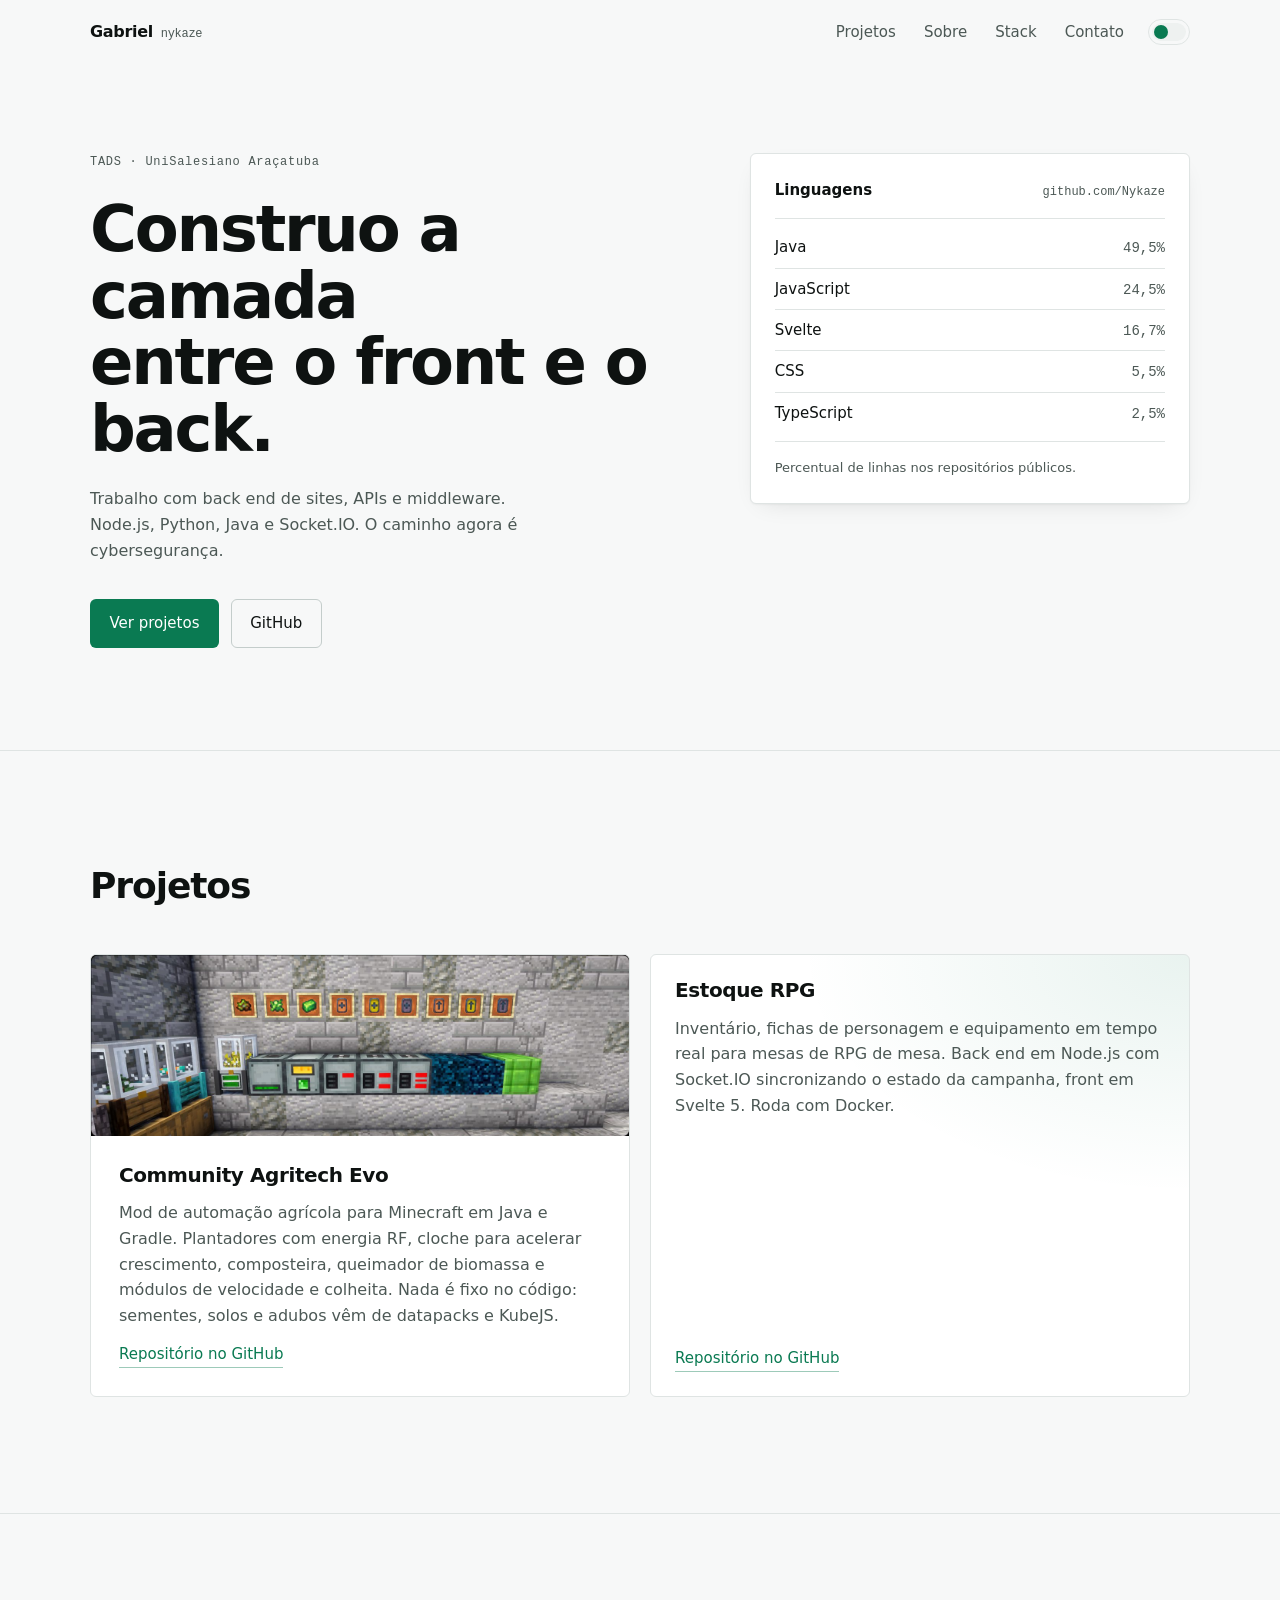
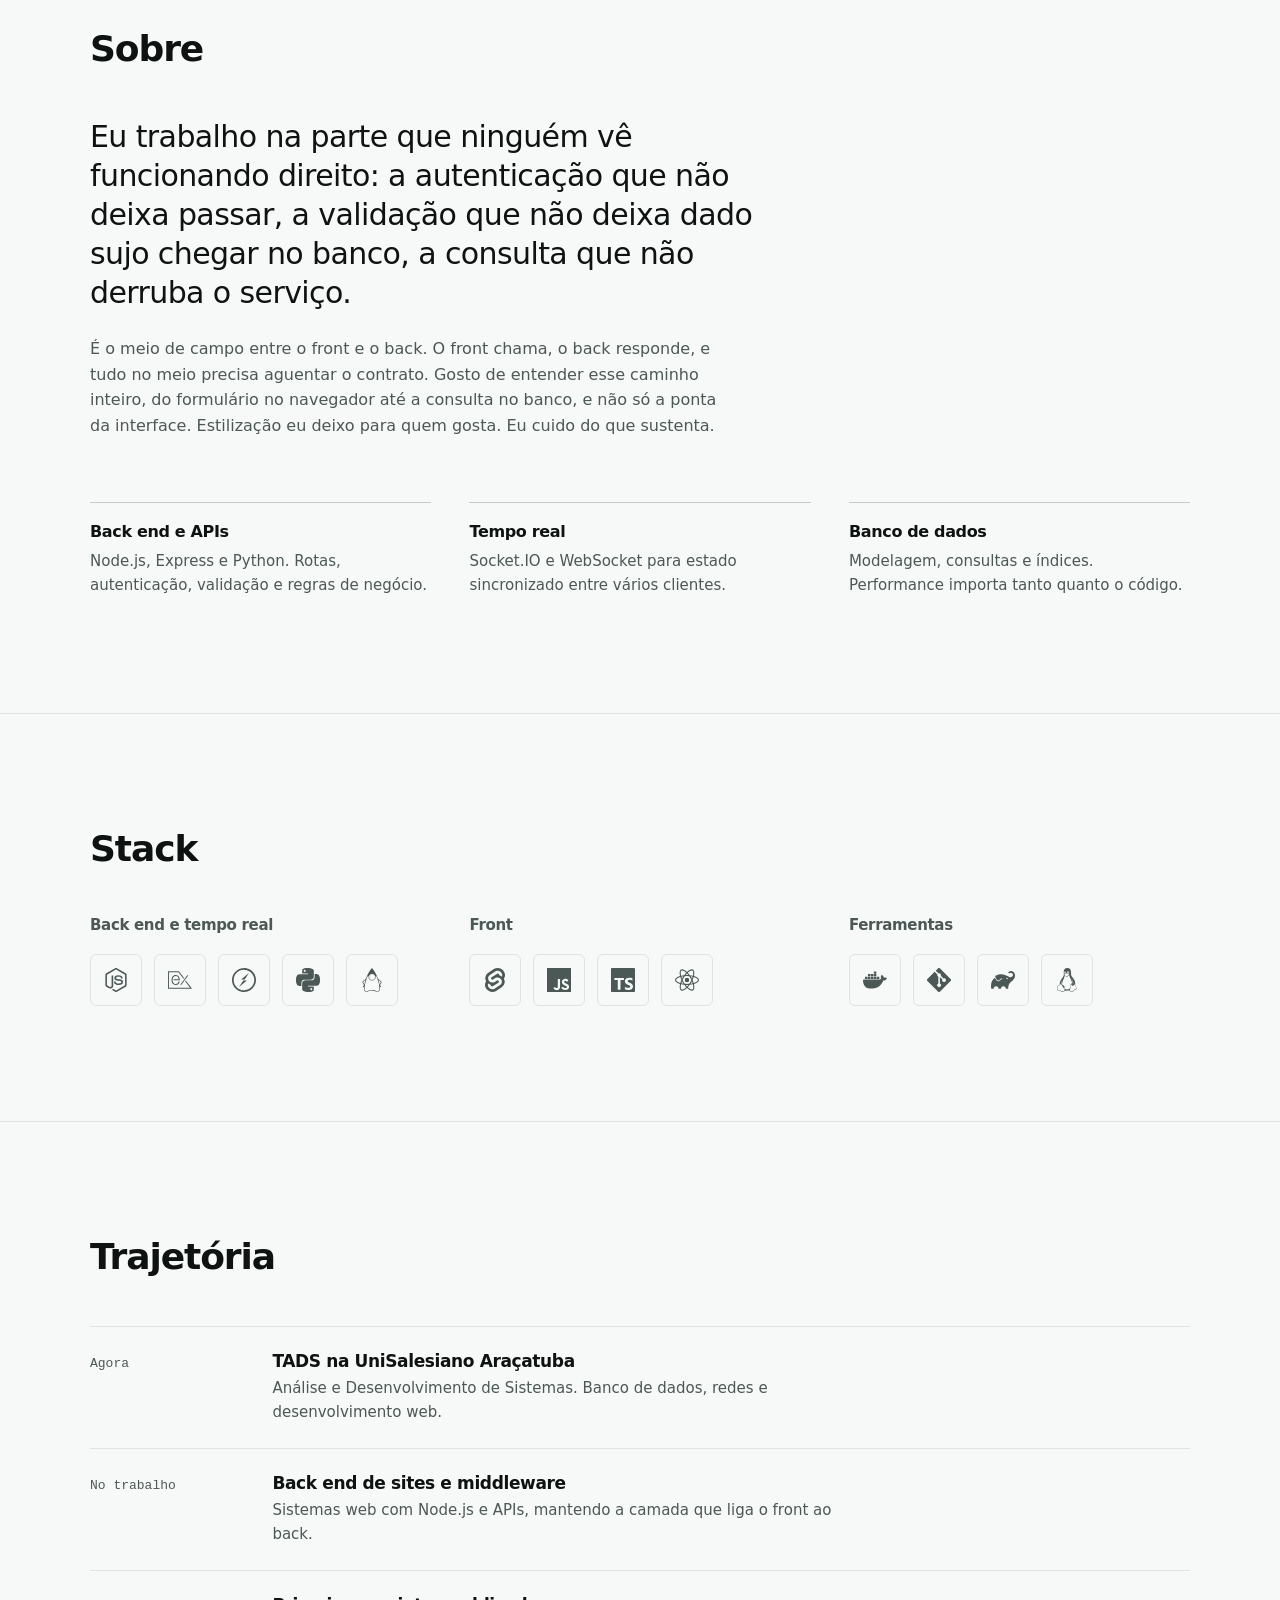
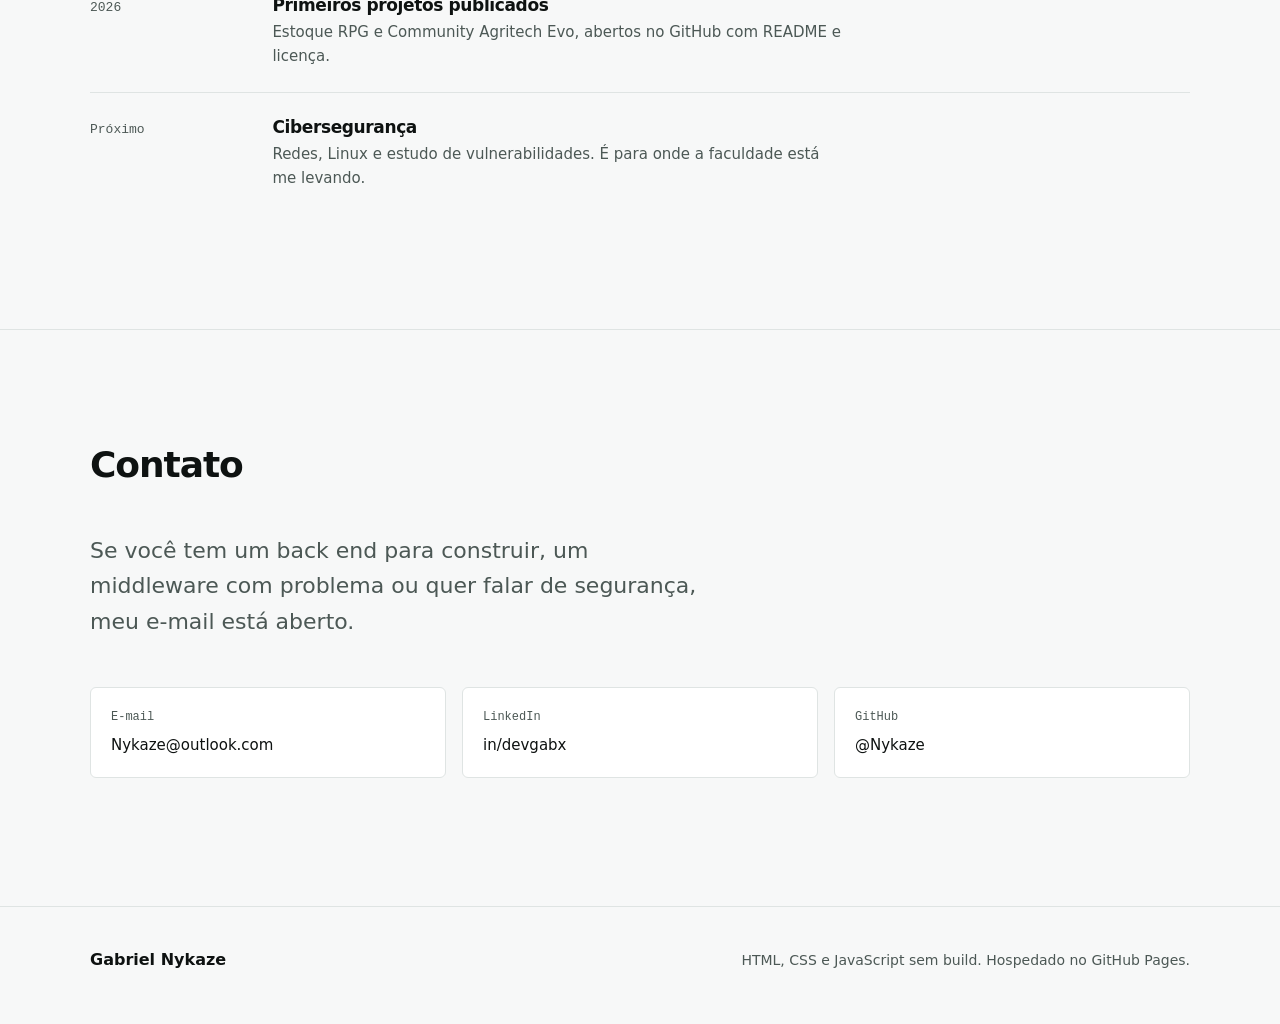
==== index.html @ 2101e0a0 "Portfolio pessoal: site estatico com deploy no GitHub Pages" ====
<!DOCTYPE html>
<html lang="pt-BR" data-theme="auto">
<head>
<meta charset="utf-8">
<meta name="viewport" content="width=device-width, initial-scale=1">
<title>Gabriel Nykaze, Desenvolvedor back end e middleware</title>
<meta name="description" content="Estudante de TADS na UniSalesiano Araçatuba. Trabalho com back end de sites, APIs e a camada que liga o front ao back. Node.js, Python, Java e Socket.IO.">
<meta name="author" content="Gabriel Nykaze">
<link rel="canonical" href="https://nykaze.github.io/portfolio/">

<meta property="og:type" content="website">
<meta property="og:title" content="Gabriel Nykaze, Desenvolvedor back end e middleware">
<meta property="og:description" content="Back end de sites, APIs e middleware. Node.js, Python, Java e Socket.IO. Estudante de TADS na UniSalesiano Araçatuba.">
<meta property="og:url" content="https://nykaze.github.io/portfolio/">
<meta property="og:locale" content="pt_BR">
<meta name="twitter:card" content="summary">
<meta name="theme-color" content="#0b0d0e" media="(prefers-color-scheme: dark)">
<meta name="theme-color" content="#f7f8f8" media="(prefers-color-scheme: light)">

<link rel="icon" href="assets/img/favicon.svg" type="image/svg+xml">
<link rel="preload" href="assets/fonts/geist-latin-wght-normal.woff2" as="font" type="font/woff2" crossorigin>
<link rel="stylesheet" href="assets/css/styles.css">
</head>
<body>

<a class="skip-link" href="#conteudo">Pular para o conteúdo</a>

<!-- ============ NAV ============ -->
<header class="nav" id="nav">
  <div class="shell nav__inner">
    <a class="nav__brand" href="#topo">
      Gabriel
      <span class="nav__handle">nykaze</span>
    </a>

    <nav class="nav__links" aria-label="Seções do site">
      <a href="#projetos">Projetos</a>
      <a href="#sobre">Sobre</a>
      <a href="#stack">Stack</a>
      <a href="#contato">Contato</a>
    </nav>

    <button class="theme-toggle" id="theme-toggle" type="button"
            aria-label="Alternar tema claro e escuro" aria-pressed="false">
      <span class="theme-toggle__track"><span class="theme-toggle__thumb"></span></span>
    </button>
  </div>
</header>

<main id="conteudo">

<!-- ============ HERO ============ -->
<section class="hero" id="topo">
  <div class="shell hero__grid">

    <div class="hero__copy">
      <p class="hero__eyebrow">TADS · UniSalesiano Araçatuba</p>

      <h1 class="hero__title">
        Construo a camada<br>entre o front e o back.
      </h1>

      <p class="hero__sub">
        Trabalho com back end de sites, APIs e middleware. Node.js, Python, Java
        e Socket.IO. O caminho agora é cybersegurança.
      </p>

      <div class="hero__actions">
        <a class="btn btn--primary" href="#projetos">Ver projetos</a>
        <a class="btn btn--ghost" href="https://github.com/Nykaze" target="_blank" rel="noopener noreferrer">
          GitHub
        </a>
      </div>
    </div>

    <!-- Dados reais: linguagens nos repositorios publicos do GitHub. -->
    <aside class="panel" aria-label="Linguagens nos repositórios públicos do GitHub">
      <div class="panel__head">
        <span class="panel__title">Linguagens</span>
        <a class="panel__ref" href="https://github.com/Nykaze?tab=repositories"
           target="_blank" rel="noopener noreferrer">github.com/Nykaze</a>
      </div>

      <dl class="langs">
        <div class="langs__row"><dt>Java</dt><dd>49,5%</dd></div>
        <div class="langs__row"><dt>JavaScript</dt><dd>24,5%</dd></div>
        <div class="langs__row"><dt>Svelte</dt><dd>16,7%</dd></div>
        <div class="langs__row"><dt>CSS</dt><dd>5,5%</dd></div>
        <div class="langs__row"><dt>TypeScript</dt><dd>2,5%</dd></div>
      </dl>

      <p class="panel__note">Percentual de linhas nos repositórios públicos.</p>
    </aside>

  </div>
</section>

<!-- ============ PROJETOS ============ -->
<section class="section" id="projetos">
  <div class="shell">
    <h2 class="section__title">Projetos</h2>

    <div class="bento">

      <article class="card card--wide">
        <a class="card__media" href="https://github.com/Nykaze/Community-Agritech-Evo"
           target="_blank" rel="noopener noreferrer" tabindex="-1" aria-hidden="true">
          <img src="assets/img/agritech-banner.jpg" width="1400" height="470"
               loading="lazy" decoding="async"
               alt="Banjo do mod Agritech Evolved, com plantadores, cloche e máquinas de biomassa.">
        </a>
        <div class="card__body">
          <h3 class="card__title">Community Agritech Evo</h3>
          <p class="card__text">
            Mod de automação agrícola para Minecraft em Java e Gradle. Plantadores com
            energia RF, cloche para acelerar crescimento, composteira, queimador de biomassa
            e módulos de velocidade e colheita. Nada é fixo no código: sementes, solos e
            adubos vêm de datapacks e KubeJS.
          </p>
          <a class="link" href="https://github.com/Nykaze/Community-Agritech-Evo"
             target="_blank" rel="noopener noreferrer">Repositório no GitHub</a>
        </div>
      </article>

      <article class="card card--tinted">
        <div class="card__body">
          <h3 class="card__title">Estoque RPG</h3>
          <p class="card__text">
            Inventário, fichas de personagem e equipamento em tempo real para mesas de
            RPG de mesa. Back end em Node.js com Socket.IO sincronizando o estado da
            campanha, front em Svelte 5. Roda com Docker.
          </p>
          <a class="link" href="https://github.com/Nykaze/estoque-rpg"
             target="_blank" rel="noopener noreferrer">Repositório no GitHub</a>
        </div>
      </article>

    </div>
  </div>
</section>

<!-- ============ SOBRE ============ -->
<section class="section" id="sobre">
  <div class="shell">
    <h2 class="section__title">Sobre</h2>

    <div class="manifesto">
      <p class="manifesto__lead">
        Eu trabalho na parte que ninguém vê funcionando direito: a autenticação que não
        deixa passar, a validação que não deixa dado sujo chegar no banco, a consulta que
        não derruba o serviço.
      </p>
      <p class="manifesto__body">
        É o meio de campo entre o front e o back. O front chama, o back responde, e tudo
        no meio precisa aguentar o contrato. Gosto de entender esse caminho inteiro, do
        formulário no navegador até a consulta no banco, e não só a ponta da interface.
        Estilização eu deixo para quem gosta. Eu cuido do que sustenta.
      </p>
    </div>

    <div class="pillars">
      <div class="pillar">
        <h3 class="pillar__title">Back end e APIs</h3>
        <p class="pillar__text">Node.js, Express e Python. Rotas, autenticação, validação e regras de negócio.</p>
      </div>
      <div class="pillar">
        <h3 class="pillar__title">Tempo real</h3>
        <p class="pillar__text">Socket.IO e WebSocket para estado sincronizado entre vários clientes.</p>
      </div>
      <div class="pillar">
        <h3 class="pillar__title">Banco de dados</h3>
        <p class="pillar__text">Modelagem, consultas e índices. Performance importa tanto quanto o código.</p>
      </div>
    </div>
  </div>
</section>

<!-- ============ STACK ============ -->
<section class="section" id="stack">
  <div class="shell">
    <h2 class="section__title">Stack</h2>

    <div class="stack-grid">
      <div class="stack-group">
        <h3 class="stack-group__title">Back end e tempo real</h3>
        <ul class="stack-list">
          <li title="Node.js"><svg class="icon" aria-hidden="true"><use href="#i-nodedotjs"></use></svg></li>
          <li title="Express"><svg class="icon" aria-hidden="true"><use href="#i-express"></use></svg></li>
          <li title="Socket.IO"><svg class="icon" aria-hidden="true"><use href="#i-socketdotio"></use></svg></li>
          <li title="Python"><svg class="icon" aria-hidden="true"><use href="#i-python"></use></svg></li>
          <li title="Java"><svg class="icon" aria-hidden="true"><use href="#i-openjdk"></use></svg></li>
        </ul>
      </div>

      <div class="stack-group">
        <h3 class="stack-group__title">Front</h3>
        <ul class="stack-list">
          <li title="Svelte"><svg class="icon" aria-hidden="true"><use href="#i-svelte"></use></svg></li>
          <li title="JavaScript"><svg class="icon" aria-hidden="true"><use href="#i-javascript"></use></svg></li>
          <li title="TypeScript"><svg class="icon" aria-hidden="true"><use href="#i-typescript"></use></svg></li>
          <li title="React"><svg class="icon" aria-hidden="true"><use href="#i-react"></use></svg></li>
        </ul>
      </div>

      <div class="stack-group">
        <h3 class="stack-group__title">Ferramentas</h3>
        <ul class="stack-list">
          <li title="Docker"><svg class="icon" aria-hidden="true"><use href="#i-docker"></use></svg></li>
          <li title="Git"><svg class="icon" aria-hidden="true"><use href="#i-git"></use></svg></li>
          <li title="Gradle"><svg class="icon" aria-hidden="true"><use href="#i-gradle"></use></svg></li>
          <li title="Linux"><svg class="icon" aria-hidden="true"><use href="#i-linux"></use></svg></li>
        </ul>
      </div>
    </div>
  </div>
</section>

<!-- ============ TRAJETORIA ============ -->
<section class="section" id="trajetoria">
  <div class="shell">
    <h2 class="section__title">Trajetória</h2>

    <ol class="timeline">
      <li class="timeline__item">
        <p class="timeline__when">Agora</p>
        <div>
          <h3 class="timeline__title">TADS na UniSalesiano Araçatuba</h3>
          <p class="timeline__text">Análise e Desenvolvimento de Sistemas. Banco de dados, redes e desenvolvimento web.</p>
        </div>
      </li>
      <li class="timeline__item">
        <p class="timeline__when">No trabalho</p>
        <div>
          <h3 class="timeline__title">Back end de sites e middleware</h3>
          <p class="timeline__text">Sistemas web com Node.js e APIs, mantendo a camada que liga o front ao back.</p>
        </div>
      </li>
      <li class="timeline__item">
        <p class="timeline__when">2026</p>
        <div>
          <h3 class="timeline__title">Primeiros projetos publicados</h3>
          <p class="timeline__text">Estoque RPG e Community Agritech Evo, abertos no GitHub com README e licença.</p>
        </div>
      </li>
      <li class="timeline__item">
        <p class="timeline__when">Próximo</p>
        <div>
          <h3 class="timeline__title">Cibersegurança</h3>
          <p class="timeline__text">Redes, Linux e estudo de vulnerabilidades. É para onde a faculdade está me levando.</p>
        </div>
      </li>
    </ol>
  </div>
</section>

<!-- ============ CONTATO ============ -->
<section class="section section--contact" id="contato">
  <div class="shell">
    <h2 class="section__title">Contato</h2>

    <p class="contact__lead">
      Se você tem um back end para construir, um middleware com problema ou quer falar de
      segurança, meu e-mail está aberto.
    </p>

    <div class="contact__links">
      <a class="contact-link" href="mailto:Nykaze@outlook.com">
        <span class="contact-link__label">E-mail</span>
        <span class="contact-link__value">Nykaze@outlook.com</span>
      </a>
      <a class="contact-link" href="https://www.linkedin.com/in/devgabx/" target="_blank" rel="noopener noreferrer">
        <span class="contact-link__label">LinkedIn</span>
        <span class="contact-link__value">in/devgabx</span>
      </a>
      <a class="contact-link" href="https://github.com/Nykaze" target="_blank" rel="noopener noreferrer">
        <span class="contact-link__label">GitHub</span>
        <span class="contact-link__value">@Nykaze</span>
      </a>
    </div>
  </div>
</section>

</main>

<!-- ============ FOOTER ============ -->
<footer class="footer">
  <div class="shell footer__inner">
    <p class="footer__name">Gabriel Nykaze</p>
    <p class="footer__note">HTML, CSS e JavaScript sem build. Hospedado no GitHub Pages.</p>
  </div>
</footer>

<!-- Sprite de icones (Simple Icons + Devicon), embutido para o site funcionar offline. -->
<svg xmlns="http://www.w3.org/2000/svg" style="display:none" aria-hidden="true">
  <symbol id="i-javascript" viewBox="0 0 24 24"><path d="M0 0h24v24H0V0zm22.034 18.276c-.175-1.095-.888-2.015-3.003-2.873-.736-.345-1.554-.585-1.797-1.14-.091-.33-.105-.51-.046-.705.15-.646.915-.84 1.515-.66.39.12.75.42.976.9 1.034-.676 1.034-.676 1.755-1.125-.27-.42-.404-.601-.586-.78-.63-.705-1.469-1.065-2.834-1.034l-.705.089c-.676.165-1.32.525-1.71 1.005-1.14 1.291-.811 3.541.569 4.471 1.365 1.02 3.361 1.244 3.616 2.205.24 1.17-.87 1.545-1.966 1.41-.811-.18-1.26-.586-1.755-1.336l-1.83 1.051c.21.48.45.689.81 1.109 1.74 1.756 6.09 1.666 6.871-1.004.029-.09.24-.705.074-1.65l.046.067zm-8.983-7.245h-2.248c0 1.938-.009 3.864-.009 5.805 0 1.232.063 2.363-.138 2.711-.33.689-1.18.601-1.566.48-.396-.196-.597-.466-.83-.855-.063-.105-.11-.196-.127-.196l-1.825 1.125c.305.63.75 1.172 1.324 1.517.855.51 2.004.675 3.207.405.783-.226 1.458-.691 1.811-1.411.51-.93.402-2.07.397-3.346.012-2.054 0-4.109 0-6.179l.004-.056z"/></symbol>
  <symbol id="i-typescript" viewBox="0 0 24 24"><path d="M1.125 0C.502 0 0 .502 0 1.125v21.75C0 23.498.502 24 1.125 24h21.75c.623 0 1.125-.502 1.125-1.125V1.125C24 .502 23.498 0 22.875 0zm17.363 9.75c.612 0 1.154.037 1.627.111a6.38 6.38 0 0 1 1.306.34v2.458a3.95 3.95 0 0 0-.643-.361 5.093 5.093 0 0 0-.717-.26 5.453 5.453 0 0 0-1.426-.2c-.3 0-.573.028-.819.086a2.1 2.1 0 0 0-.623.242c-.17.104-.3.229-.393.374a.888.888 0 0 0-.14.49c0 .196.053.373.156.529.104.156.252.304.443.444s.423.276.696.41c.273.135.582.274.926.416.47.197.892.407 1.266.628.374.222.695.473.963.753.268.279.472.598.614.957.142.359.214.776.214 1.253 0 .657-.125 1.21-.373 1.656a3.033 3.033 0 0 1-1.012 1.085 4.38 4.38 0 0 1-1.487.596c-.566.12-1.163.18-1.79.18a9.916 9.916 0 0 1-1.84-.164 5.544 5.544 0 0 1-1.512-.493v-2.63a5.033 5.033 0 0 0 3.237 1.2c.333 0 .624-.03.872-.09.249-.06.456-.144.623-.25.166-.108.29-.234.373-.38a1.023 1.023 0 0 0-.074-1.089 2.12 2.12 0 0 0-.537-.5 5.597 5.597 0 0 0-.807-.444 27.72 27.72 0 0 0-1.007-.436c-.918-.383-1.602-.852-2.053-1.405-.45-.553-.676-1.222-.676-2.005 0-.614.123-1.141.369-1.582.246-.441.58-.804 1.004-1.089a4.494 4.494 0 0 1 1.47-.629 7.536 7.536 0 0 1 1.77-.201zm-15.113.188h9.563v2.166H9.506v9.646H6.789v-9.646H3.375z"/></symbol>
  <symbol id="i-svelte" viewBox="0 0 24 24"><path d="M10.354 21.125a4.44 4.44 0 0 1-4.765-1.767 4.109 4.109 0 0 1-.703-3.107 3.898 3.898 0 0 1 .134-.522l.105-.321.287.21a7.21 7.21 0 0 0 2.186 1.092l.208.063-.02.208a1.253 1.253 0 0 0 .226.83 1.337 1.337 0 0 0 1.435.533 1.231 1.231 0 0 0 .343-.15l5.59-3.562a1.164 1.164 0 0 0 .524-.778 1.242 1.242 0 0 0-.211-.937 1.338 1.338 0 0 0-1.435-.533 1.23 1.23 0 0 0-.343.15l-2.133 1.36a4.078 4.078 0 0 1-1.135.499 4.44 4.44 0 0 1-4.765-1.766 4.108 4.108 0 0 1-.702-3.108 3.855 3.855 0 0 1 1.742-2.582l5.589-3.563a4.072 4.072 0 0 1 1.135-.499 4.44 4.44 0 0 1 4.765 1.767 4.109 4.109 0 0 1 .703 3.107 3.943 3.943 0 0 1-.134.522l-.105.321-.286-.21a7.204 7.204 0 0 0-2.187-1.093l-.208-.063.02-.207a1.255 1.255 0 0 0-.226-.831 1.337 1.337 0 0 0-1.435-.532 1.231 1.231 0 0 0-.343.15L8.62 9.368a1.162 1.162 0 0 0-.524.778 1.24 1.24 0 0 0 .211.937 1.338 1.338 0 0 0 1.435.533 1.235 1.235 0 0 0 .344-.151l2.132-1.36a4.067 4.067 0 0 1 1.135-.498 4.44 4.44 0 0 1 4.765 1.766 4.108 4.108 0 0 1 .702 3.108 3.857 3.857 0 0 1-1.742 2.583l-5.589 3.562a4.072 4.072 0 0 1-1.135.499m10.358-17.95C18.484-.015 14.082-.96 10.9 1.068L5.31 4.63a6.412 6.412 0 0 0-2.896 4.295 6.753 6.753 0 0 0 .666 4.336 6.43 6.43 0 0 0-.96 2.396 6.833 6.833 0 0 0 1.168 5.167c2.229 3.19 6.63 4.135 9.812 2.108l5.59-3.562a6.41 6.41 0 0 0 2.896-4.295 6.756 6.756 0 0 0-.665-4.336 6.429 6.429 0 0 0 .958-2.396 6.831 6.831 0 0 0-1.167-5.168Z"/></symbol>
  <symbol id="i-nodedotjs" viewBox="0 0 24 24"><path d="M11.998,24c-0.321,0-0.641-0.084-0.922-0.247l-2.936-1.737c-0.438-0.245-0.224-0.332-0.08-0.383 c0.585-0.203,0.703-0.25,1.328-0.604c0.065-0.037,0.151-0.023,0.218,0.017l2.256,1.339c0.082,0.045,0.197,0.045,0.272,0l8.795-5.076 c0.082-0.047,0.134-0.141,0.134-0.238V6.921c0-0.099-0.053-0.192-0.137-0.242l-8.791-5.072c-0.081-0.047-0.189-0.047-0.271,0 L3.075,6.68C2.99,6.729,2.936,6.825,2.936,6.921v10.15c0,0.097,0.054,0.189,0.139,0.235l2.409,1.392 c1.307,0.654,2.108-0.116,2.108-0.89V7.787c0-0.142,0.114-0.253,0.256-0.253h1.115c0.139,0,0.255,0.112,0.255,0.253v10.021 c0,1.745-0.95,2.745-2.604,2.745c-0.508,0-0.909,0-2.026-0.551L2.28,18.675c-0.57-0.329-0.922-0.945-0.922-1.604V6.921 c0-0.659,0.353-1.275,0.922-1.603l8.795-5.082c0.557-0.315,1.296-0.315,1.848,0l8.794,5.082c0.57,0.329,0.924,0.944,0.924,1.603 v10.15c0,0.659-0.354,1.273-0.924,1.604l-8.794,5.078C12.643,23.916,12.324,24,11.998,24z M19.099,13.993 c0-1.9-1.284-2.406-3.987-2.763c-2.731-0.361-3.009-0.548-3.009-1.187c0-0.528,0.235-1.233,2.258-1.233 c1.807,0,2.473,0.389,2.747,1.607c0.024,0.115,0.129,0.199,0.247,0.199h1.141c0.071,0,0.138-0.031,0.186-0.081 c0.048-0.054,0.074-0.123,0.067-0.196c-0.177-2.098-1.571-3.076-4.388-3.076c-2.508,0-4.004,1.058-4.004,2.833 c0,1.925,1.488,2.457,3.895,2.695c2.88,0.282,3.103,0.703,3.103,1.269c0,0.983-0.789,1.402-2.642,1.402 c-2.327,0-2.839-0.584-3.011-1.742c-0.02-0.124-0.126-0.215-0.253-0.215h-1.137c-0.141,0-0.254,0.112-0.254,0.253 c0,1.482,0.806,3.248,4.655,3.248C17.501,17.007,19.099,15.91,19.099,13.993z"/></symbol>
  <symbol id="i-socketdotio" viewBox="0 0 24 24"><path d="M11.9362.0137a12.1694 12.1694 0 00-2.9748.378C4.2816 1.5547.5678 5.7944.0918 10.6012c-.59 4.5488 1.7079 9.2856 5.6437 11.6345 3.8608 2.4179 9.0926 2.3199 12.8734-.223 3.3969-2.206 5.5118-6.2277 5.3858-10.2845-.058-4.0159-2.31-7.9167-5.7588-9.9796C16.354.5876 14.1431.0047 11.9362.0137zm-.063 1.696c4.9448-.007 9.7886 3.8137 10.2815 8.9245.945 5.6597-3.7528 11.4125-9.4875 11.5795-5.4538.544-10.7245-4.0798-10.8795-9.5566-.407-4.4338 2.5159-8.8346 6.6977-10.2995a9.1126 9.1126 0 013.3878-.647zm5.0908 3.2248c-2.6869 2.0849-5.2598 4.3078-7.8886 6.4567 1.2029.017 2.4118.016 3.6208.01 1.41-2.165 2.8589-4.3008 4.2678-6.4667zm-5.6647 7.6536c-1.41 2.166-2.86 4.3088-4.2699 6.4737 2.693-2.0799 5.2548-4.3198 7.9017-6.4557a255.4132 255.4132 0 00-3.6318-.018z"/></symbol>
  <symbol id="i-python" viewBox="0 0 24 24"><path d="M14.25.18l.9.2.73.26.59.3.45.32.34.34.25.34.16.33.1.3.04.26.02.2-.01.13V8.5l-.05.63-.13.55-.21.46-.26.38-.3.31-.33.25-.35.19-.35.14-.33.1-.3.07-.26.04-.21.02H8.77l-.69.05-.59.14-.5.22-.41.27-.33.32-.27.35-.2.36-.15.37-.1.35-.07.32-.04.27-.02.21v3.06H3.17l-.21-.03-.28-.07-.32-.12-.35-.18-.36-.26-.36-.36-.35-.46-.32-.59-.28-.73-.21-.88-.14-1.05-.05-1.23.06-1.22.16-1.04.24-.87.32-.71.36-.57.4-.44.42-.33.42-.24.4-.16.36-.1.32-.05.24-.01h.16l.06.01h8.16v-.83H6.18l-.01-2.75-.02-.37.05-.34.11-.31.17-.28.25-.26.31-.23.38-.2.44-.18.51-.15.58-.12.64-.1.71-.06.77-.04.84-.02 1.27.05zm-6.3 1.98l-.23.33-.08.41.08.41.23.34.33.22.41.09.41-.09.33-.22.23-.34.08-.41-.08-.41-.23-.33-.33-.22-.41-.09-.41.09zm13.09 3.95l.28.06.32.12.35.18.36.27.36.35.35.47.32.59.28.73.21.88.14 1.04.05 1.23-.06 1.23-.16 1.04-.24.86-.32.71-.36.57-.4.45-.42.33-.42.24-.4.16-.36.09-.32.05-.24.02-.16-.01h-8.22v.82h5.84l.01 2.76.02.36-.05.34-.11.31-.17.29-.25.25-.31.24-.38.2-.44.17-.51.15-.58.13-.64.09-.71.07-.77.04-.84.01-1.27-.04-1.07-.14-.9-.2-.73-.25-.59-.3-.45-.33-.34-.34-.25-.34-.16-.33-.1-.3-.04-.25-.02-.2.01-.13v-5.34l.05-.64.13-.54.21-.46.26-.38.3-.32.33-.24.35-.2.35-.14.33-.1.3-.06.26-.04.21-.02.13-.01h5.84l.69-.05.59-.14.5-.21.41-.28.33-.32.27-.35.2-.36.15-.36.1-.35.07-.32.04-.28.02-.21V6.07h2.09l.14.01zm-6.47 14.25l-.23.33-.08.41.08.41.23.33.33.23.41.08.41-.08.33-.23.23-.33.08-.41-.08-.41-.23-.33-.33-.23-.41-.08-.41.08z"/></symbol>
  <symbol id="i-react" viewBox="0 0 24 24"><path d="M14.23 12.004a2.236 2.236 0 0 1-2.235 2.236 2.236 2.236 0 0 1-2.236-2.236 2.236 2.236 0 0 1 2.235-2.236 2.236 2.236 0 0 1 2.236 2.236zm2.648-10.69c-1.346 0-3.107.96-4.888 2.622-1.78-1.653-3.542-2.602-4.887-2.602-.41 0-.783.093-1.106.278-1.375.793-1.683 3.264-.973 6.365C1.98 8.917 0 10.42 0 12.004c0 1.59 1.99 3.097 5.043 4.03-.704 3.113-.39 5.588.988 6.38.32.187.69.275 1.102.275 1.345 0 3.107-.96 4.888-2.624 1.78 1.654 3.542 2.603 4.887 2.603.41 0 .783-.09 1.106-.275 1.374-.792 1.683-3.263.973-6.365C22.02 15.096 24 13.59 24 12.004c0-1.59-1.99-3.097-5.043-4.032.704-3.11.39-5.587-.988-6.38-.318-.184-.688-.277-1.092-.278zm-.005 1.09v.006c.225 0 .406.044.558.127.666.382.955 1.835.73 3.704-.054.46-.142.945-.25 1.44-.96-.236-2.006-.417-3.107-.534-.66-.905-1.345-1.727-2.035-2.447 1.592-1.48 3.087-2.292 4.105-2.295zm-9.77.02c1.012 0 2.514.808 4.11 2.28-.686.72-1.37 1.537-2.02 2.442-1.107.117-2.154.298-3.113.538-.112-.49-.195-.964-.254-1.42-.23-1.868.054-3.32.714-3.707.19-.09.4-.127.563-.132zm4.882 3.05c.455.468.91.992 1.36 1.564-.44-.02-.89-.034-1.345-.034-.46 0-.915.01-1.36.034.44-.572.895-1.096 1.345-1.565zM12 8.1c.74 0 1.477.034 2.202.093.406.582.802 1.203 1.183 1.86.372.64.71 1.29 1.018 1.946-.308.655-.646 1.31-1.013 1.95-.38.66-.773 1.288-1.18 1.87-.728.063-1.466.098-2.21.098-.74 0-1.477-.035-2.202-.093-.406-.582-.802-1.204-1.183-1.86-.372-.64-.71-1.29-1.018-1.946.303-.657.646-1.313 1.013-1.954.38-.66.773-1.286 1.18-1.868.728-.064 1.466-.098 2.21-.098zm-3.635.254c-.24.377-.48.763-.704 1.16-.225.39-.435.782-.635 1.174-.265-.656-.49-1.31-.676-1.947.64-.15 1.315-.283 2.015-.386zm7.26 0c.695.103 1.365.23 2.006.387-.18.632-.405 1.282-.66 1.933-.2-.39-.41-.783-.64-1.174-.225-.392-.465-.774-.705-1.146zm3.063.675c.484.15.944.317 1.375.498 1.732.74 2.852 1.708 2.852 2.476-.005.768-1.125 1.74-2.857 2.475-.42.18-.88.342-1.355.493-.28-.958-.646-1.956-1.1-2.98.45-1.017.81-2.01 1.085-2.964zm-13.395.004c.278.96.645 1.957 1.1 2.98-.45 1.017-.812 2.01-1.086 2.964-.484-.15-.944-.318-1.37-.5-1.732-.737-2.852-1.706-2.852-2.474 0-.768 1.12-1.742 2.852-2.476.42-.18.88-.342 1.356-.494zm11.678 4.28c.265.657.49 1.312.676 1.948-.64.157-1.316.29-2.016.39.24-.375.48-.762.705-1.158.225-.39.435-.788.636-1.18zm-9.945.02c.2.392.41.783.64 1.175.23.39.465.772.705 1.143-.695-.102-1.365-.23-2.006-.386.18-.63.406-1.282.66-1.933zM17.92 16.32c.112.493.2.968.254 1.423.23 1.868-.054 3.32-.714 3.708-.147.09-.338.128-.563.128-1.012 0-2.514-.807-4.11-2.28.686-.72 1.37-1.536 2.02-2.44 1.107-.118 2.154-.3 3.113-.54zm-11.83.01c.96.234 2.006.415 3.107.532.66.905 1.345 1.727 2.035 2.446-1.595 1.483-3.092 2.295-4.11 2.295-.22-.005-.406-.05-.553-.132-.666-.38-.955-1.834-.73-3.703.054-.46.142-.944.25-1.438zm4.56.64c.44.02.89.034 1.345.034.46 0 .915-.01 1.36-.034-.44.572-.895 1.095-1.345 1.565-.455-.47-.91-.993-1.36-1.565z"/></symbol>
  <symbol id="i-docker" viewBox="0 0 24 24"><path d="M13.983 11.078h2.119a.186.186 0 00.186-.185V9.006a.186.186 0 00-.186-.186h-2.119a.185.185 0 00-.185.185v1.888c0 .102.083.185.185.185m-2.954-5.43h2.118a.186.186 0 00.186-.186V3.574a.186.186 0 00-.186-.185h-2.118a.185.185 0 00-.185.185v1.888c0 .102.082.185.185.185m0 2.716h2.118a.187.187 0 00.186-.186V6.29a.186.186 0 00-.186-.185h-2.118a.185.185 0 00-.185.185v1.887c0 .102.082.185.185.186m-2.93 0h2.12a.186.186 0 00.184-.186V6.29a.185.185 0 00-.185-.185H8.1a.185.185 0 00-.185.185v1.887c0 .102.083.185.185.186m-2.964 0h2.119a.186.186 0 00.185-.186V6.29a.185.185 0 00-.185-.185H5.136a.186.186 0 00-.186.185v1.887c0 .102.084.185.186.186m5.893 2.715h2.118a.186.186 0 00.186-.185V9.006a.186.186 0 00-.186-.186h-2.118a.185.185 0 00-.185.185v1.888c0 .102.082.185.185.185m-2.93 0h2.12a.185.185 0 00.184-.185V9.006a.185.185 0 00-.184-.186h-2.12a.185.185 0 00-.184.185v1.888c0 .102.083.185.185.185m-2.964 0h2.119a.185.185 0 00.185-.185V9.006a.185.185 0 00-.184-.186h-2.12a.186.186 0 00-.186.186v1.887c0 .102.084.185.186.185m-2.92 0h2.12a.185.185 0 00.184-.185V9.006a.185.185 0 00-.184-.186h-2.12a.185.185 0 00-.184.185v1.888c0 .102.082.185.185.185M23.763 9.89c-.065-.051-.672-.51-1.954-.51-.338.001-.676.03-1.01.087-.248-1.7-1.653-2.53-1.716-2.566l-.344-.199-.226.327c-.284.438-.49.922-.612 1.43-.23.97-.09 1.882.403 2.661-.595.332-1.55.413-1.744.42H.751a.751.751 0 00-.75.748 11.376 11.376 0 00.692 4.062c.545 1.428 1.355 2.48 2.41 3.124 1.18.723 3.1 1.137 5.275 1.137.983.003 1.963-.086 2.93-.266a12.248 12.248 0 003.823-1.389c.98-.567 1.86-1.288 2.61-2.136 1.252-1.418 1.998-2.997 2.553-4.4h.221c1.372 0 2.215-.549 2.68-1.009.309-.293.55-.65.707-1.046l.098-.288Z"/></symbol>
  <symbol id="i-git" viewBox="0 0 24 24"><path d="M13.09 23.549a1.54 1.54 0 0 1-2.18 0L.451 13.089a1.54 1.54 0 0 1 0-2.179l7.191-7.19 2.733 2.733a1.85 1.85 0 0 0 .964 2.326v6.66a1.849 1.849 0 1 0 1.54 0V8.957l2.508 2.508a1.85 1.85 0 1 0 1.09-1.09l-2.634-2.634a1.85 1.85 0 0 0-2.378-2.377L8.73 2.63 10.91.451a1.54 1.54 0 0 1 2.179 0l10.459 10.46a1.54 1.54 0 0 1 0 2.179z"/></symbol>
  <symbol id="i-gradle" viewBox="0 0 24 24"><path d="M22.695 4.297a3.807 3.807 0 0 0-5.29-.09.368.368 0 0 0 0 .533l.46.47a.363.363 0 0 0 .474.032 2.182 2.182 0 0 1 2.86 3.291c-3.023 3.02-7.056-5.447-16.211-1.083a1.24 1.24 0 0 0-.534 1.745l1.571 2.713a1.238 1.238 0 0 0 1.681.461l.037-.02-.029.02.688-.384a16.083 16.083 0 0 0 2.193-1.635.384.384 0 0 1 .499-.016.357.357 0 0 1 .016.534 16.435 16.435 0 0 1-2.316 1.741H8.77l-.696.39a1.958 1.958 0 0 1-.963.25 1.987 1.987 0 0 1-1.726-.989L3.9 9.696C1.06 11.72-.686 15.603.26 20.522a.363.363 0 0 0 .354.296h1.675a.363.363 0 0 0 .37-.331 2.478 2.478 0 0 1 4.915 0 .36.36 0 0 0 .357.317h1.638a.363.363 0 0 0 .357-.317 2.478 2.478 0 0 1 4.914 0 .363.363 0 0 0 .358.317h1.627a.363.363 0 0 0 .363-.357c.037-2.294.656-4.93 2.42-6.25 6.108-4.57 4.502-8.486 3.088-9.9zm-6.229 6.901l-1.165-.584a.73.73 0 1 1 1.165.587z"/></symbol>
  <symbol id="i-openjdk" viewBox="0 0 24 24"><path d="M11.915 0 11.7.215C9.515 2.4 7.47 6.39 6.046 10.483c-1.064 1.024-3.633 2.81-3.711 3.551-.093.87 1.746 2.611 1.55 3.235-.198.625-1.304 1.408-1.014 1.939.1.188.823.011 1.277-.491a13.389 13.389 0 0 0-.017 2.14c.076.906.27 1.668.643 2.232.372.563.956.911 1.667.911.397 0 .727-.114 1.024-.264.298-.149.571-.33.91-.5.68-.34 1.634-.666 3.53-.604 1.903.062 2.872.39 3.559.704.687.314 1.15.664 1.925.664.767 0 1.395-.336 1.807-.9.412-.563.631-1.33.72-2.24.06-.623.055-1.32 0-2.066.454.45 1.117.604 1.213.424.29-.53-.816-1.314-1.013-1.937-.198-.624 1.642-2.366 1.549-3.236-.08-.748-2.707-2.568-3.748-3.586C16.428 6.374 14.308 2.394 12.13.215zm.175 6.038a2.95 2.95 0 0 1 2.943 2.942 2.95 2.95 0 0 1-2.943 2.943A2.95 2.95 0 0 1 9.148 8.98a2.95 2.95 0 0 1 2.942-2.942zM8.685 7.983a3.515 3.515 0 0 0-.145.997c0 1.951 1.6 3.55 3.55 3.55 1.95 0 3.55-1.598 3.55-3.55 0-.329-.046-.648-.132-.951.334.095.64.208.915.336a42.699 42.699 0 0 1 2.042 5.829c.678 2.545 1.01 4.92.846 6.607-.082.844-.29 1.51-.606 1.94-.315.431-.713.651-1.315.651-.593 0-.932-.27-1.673-.61-.741-.338-1.825-.694-3.792-.758-1.974-.064-3.073.293-3.821.669-.375.188-.659.373-.911.5s-.466.2-.752.2c-.53 0-.876-.209-1.16-.64-.285-.43-.474-1.101-.545-1.948-.141-1.693.176-4.069.823-6.614a43.155 43.155 0 0 1 1.934-5.783c.348-.167.749-.31 1.192-.425zm-3.382 4.362a.216.216 0 0 1 .13.031c-.166.56-.323 1.116-.463 1.665a33.849 33.849 0 0 0-.547 2.555 3.9 3.9 0 0 0-.2-.39c-.58-1.012-.914-1.642-1.16-2.08.315-.24 1.679-1.755 2.24-1.781zm13.394.01c.562.027 1.926 1.543 2.24 1.783-.246.438-.58 1.068-1.16 2.08a4.428 4.428 0 0 0-.163.309 32.354 32.354 0 0 0-.562-2.49 40.579 40.579 0 0 0-.482-1.652.216.216 0 0 1 .127-.03z"/></symbol>
  <symbol id="i-linux" viewBox="0 0 24 24"><path d="M12.504 0c-.155 0-.315.008-.48.021-4.226.333-3.105 4.807-3.17 6.298-.076 1.092-.3 1.953-1.05 3.02-.885 1.051-2.127 2.75-2.716 4.521-.278.832-.41 1.684-.287 2.489a.424.424 0 00-.11.135c-.26.268-.45.6-.663.839-.199.199-.485.267-.797.4-.313.136-.658.269-.864.68-.09.189-.136.394-.132.602 0 .199.027.4.055.536.058.399.116.728.04.97-.249.68-.28 1.145-.106 1.484.174.334.535.47.94.601.81.2 1.91.135 2.774.6.926.466 1.866.67 2.616.47.526-.116.97-.464 1.208-.946.587-.003 1.23-.269 2.26-.334.699-.058 1.574.267 2.577.2.025.134.063.198.114.333l.003.003c.391.778 1.113 1.132 1.884 1.071.771-.06 1.592-.536 2.257-1.306.631-.765 1.683-1.084 2.378-1.503.348-.199.629-.469.649-.853.023-.4-.2-.811-.714-1.376v-.097l-.003-.003c-.17-.2-.25-.535-.338-.926-.085-.401-.182-.786-.492-1.046h-.003c-.059-.054-.123-.067-.188-.135a.357.357 0 00-.19-.064c.431-1.278.264-2.55-.173-3.694-.533-1.41-1.465-2.638-2.175-3.483-.796-1.005-1.576-1.957-1.56-3.368.026-2.152.236-6.133-3.544-6.139zm.529 3.405h.013c.213 0 .396.062.584.198.19.135.33.332.438.533.105.259.158.459.166.724 0-.02.006-.04.006-.06v.105a.086.086 0 01-.004-.021l-.004-.024a1.807 1.807 0 01-.15.706.953.953 0 01-.213.335.71.71 0 00-.088-.042c-.104-.045-.198-.064-.284-.133a1.312 1.312 0 00-.22-.066c.05-.06.146-.133.183-.198.053-.128.082-.264.088-.402v-.02a1.21 1.21 0 00-.061-.4c-.045-.134-.101-.2-.183-.333-.084-.066-.167-.132-.267-.132h-.016c-.093 0-.176.03-.262.132a.8.8 0 00-.205.334 1.18 1.18 0 00-.09.4v.019c.002.089.008.179.02.267-.193-.067-.438-.135-.607-.202a1.635 1.635 0 01-.018-.2v-.02a1.772 1.772 0 01.15-.768c.082-.22.232-.406.43-.533a.985.985 0 01.594-.2zm-2.962.059h.036c.142 0 .27.048.399.135.146.129.264.288.344.465.09.199.14.4.153.667v.004c.007.134.006.2-.002.266v.08c-.03.007-.056.018-.083.024-.152.055-.274.135-.393.2.012-.09.013-.18.003-.267v-.015c-.012-.133-.04-.2-.082-.333a.613.613 0 00-.166-.267.248.248 0 00-.183-.064h-.021c-.071.006-.13.04-.186.132a.552.552 0 00-.12.27.944.944 0 00-.023.33v.015c.012.135.037.2.08.334.046.134.098.2.166.268.01.009.02.018.034.024-.07.057-.117.07-.176.136a.304.304 0 01-.131.068 2.62 2.62 0 01-.275-.402 1.772 1.772 0 01-.155-.667 1.759 1.759 0 01.08-.668 1.43 1.43 0 01.283-.535c.128-.133.26-.2.418-.2zm1.37 1.706c.332 0 .733.065 1.216.399.293.2.523.269 1.052.468h.003c.255.136.405.266.478.399v-.131a.571.571 0 01.016.47c-.123.31-.516.643-1.063.842v.002c-.268.135-.501.333-.775.465-.276.135-.588.292-1.012.267a1.139 1.139 0 01-.448-.067 3.566 3.566 0 01-.322-.198c-.195-.135-.363-.332-.612-.465v-.005h-.005c-.4-.246-.616-.512-.686-.71-.07-.268-.005-.47.193-.6.224-.135.38-.271.483-.336.104-.074.143-.102.176-.131h.002v-.003c.169-.202.436-.47.839-.601.139-.036.294-.065.466-.065zm2.8 2.142c.358 1.417 1.196 3.475 1.735 4.473.286.534.855 1.659 1.102 3.024.156-.005.33.018.513.064.646-1.671-.546-3.467-1.089-3.966-.22-.2-.232-.335-.123-.335.59.534 1.365 1.572 1.646 2.757.13.535.16 1.104.021 1.67.067.028.135.06.205.067 1.032.534 1.413.938 1.23 1.537v-.043c-.06-.003-.12 0-.18 0h-.016c.151-.467-.182-.825-1.065-1.224-.915-.4-1.646-.336-1.77.465-.008.043-.013.066-.018.135-.068.023-.139.053-.209.064-.43.268-.662.669-.793 1.187-.13.533-.17 1.156-.205 1.869v.003c-.02.334-.17.838-.319 1.35-1.5 1.072-3.58 1.538-5.348.334a2.645 2.645 0 00-.402-.533 1.45 1.45 0 00-.275-.333c.182 0 .338-.03.465-.067a.615.615 0 00.314-.334c.108-.267 0-.697-.345-1.163-.345-.467-.931-.995-1.788-1.521-.63-.4-.986-.87-1.15-1.396-.165-.534-.143-1.085-.015-1.645.245-1.07.873-2.11 1.274-2.763.107-.065.037.135-.408.974-.396.751-1.14 2.497-.122 3.854a8.123 8.123 0 01.647-2.876c.564-1.278 1.743-3.504 1.836-5.268.048.036.217.135.289.202.218.133.38.333.59.465.21.201.477.335.876.335.039.003.075.006.11.006.412 0 .73-.134.997-.268.29-.134.52-.334.74-.4h.005c.467-.135.835-.402 1.044-.7zm2.185 8.958c.037.6.343 1.245.882 1.377.588.134 1.434-.333 1.791-.765l.211-.01c.315-.007.577.01.847.268l.003.003c.208.199.305.53.391.876.085.4.154.78.409 1.066.486.527.645.906.636 1.14l.003-.007v.018l-.003-.012c-.015.262-.185.396-.498.595-.63.401-1.746.712-2.457 1.57-.618.737-1.37 1.14-2.036 1.191-.664.053-1.237-.2-1.574-.898l-.005-.003c-.21-.4-.12-1.025.056-1.69.176-.668.428-1.344.463-1.897.037-.714.076-1.335.195-1.814.12-.465.308-.797.641-.984l.045-.022zm-10.814.049h.01c.053 0 .105.005.157.014.376.055.706.333 1.023.752l.91 1.664.003.003c.243.533.754 1.064 1.189 1.637.434.598.77 1.131.729 1.57v.006c-.057.744-.48 1.148-1.125 1.294-.645.135-1.52.002-2.395-.464-.968-.536-2.118-.469-2.857-.602-.369-.066-.61-.2-.723-.4-.11-.2-.113-.602.123-1.23v-.004l.002-.003c.117-.334.03-.752-.027-1.118-.055-.401-.083-.71.043-.94.16-.334.396-.4.69-.533.294-.135.64-.202.915-.47h.002v-.002c.256-.268.445-.601.668-.838.19-.201.38-.336.663-.336zm7.159-9.074c-.435.201-.945.535-1.488.535-.542 0-.97-.267-1.28-.466-.154-.134-.28-.268-.373-.335-.164-.134-.144-.333-.074-.333.109.016.129.134.199.2.096.066.215.2.36.333.292.2.68.467 1.167.467.485 0 1.053-.267 1.398-.466.195-.135.445-.334.648-.467.156-.136.149-.267.279-.267.128.016.034.134-.147.332a8.097 8.097 0 01-.69.468zm-1.082-1.583V5.64c-.006-.02.013-.042.029-.05.074-.043.18-.027.26.004.063 0 .16.067.15.135-.006.049-.085.066-.135.066-.055 0-.092-.043-.141-.068-.052-.018-.146-.008-.163-.065zm-.551 0c-.02.058-.113.049-.166.066-.047.025-.086.068-.14.068-.05 0-.13-.02-.136-.068-.01-.066.088-.133.15-.133.08-.031.184-.047.259-.005.019.009.036.03.03.05v.02h.003z"/></symbol>
  <symbol id="i-express" viewBox="0 0 24 24"><path d="M12.262 16.666h1.146l6.975-9.325H19.22zm9.778 1.441v.004l-4.334-5.706-.557.74 4.873 6.682H.945V4.173h9.505l5.026 6.7.574-.772-4.374-5.928h.003l-.719-.945H0v17.544h24zM10.917 8.705a3.8 3.8 0 0 0-1.292-1.183q-.796-.45-1.916-.45c-.746 0-1.37.14-1.906.424a3.76 3.76 0 0 0-1.31 1.12 4.9 4.9 0 0 0-.75 1.581 7.17 7.17 0 0 0 0 3.696c.148.567.402 1.101.75 1.573a3.5 3.5 0 0 0 1.31 1.066q.803.39 1.906.389 1.77 0 2.739-.868.966-.867 1.328-2.457h-1.139q-.271 1.084-.977 1.734-.704.651-1.952.65-.812 0-1.392-.342a3.1 3.1 0 0 1-.957-.869 3.5 3.5 0 0 1-.551-1.182 5 5 0 0 1-.17-1.133 9 9 0 0 0-.015-.286 4.5 4.5 0 0 1 .015-.829c.047-.418.147-.83.296-1.223A3.7 3.7 0 0 1 5.54 9.05a2.9 2.9 0 0 1 .922-.742q.541-.28 1.246-.28c.47 0 .869.093 1.23.28q.541.281.922.742.379.461.587 1.057t.225 1.246H5.625l.004.957h6.182a7.3 7.3 0 0 0-.18-1.924 4.9 4.9 0 0 0-.715-1.68z"/></symbol>
  <symbol id="i-github" viewBox="0 0 24 24"><path d="M12 .297c-6.63 0-12 5.373-12 12 0 5.303 3.438 9.8 8.205 11.385.6.113.82-.258.82-.577 0-.285-.01-1.04-.015-2.04-3.338.724-4.042-1.61-4.042-1.61C4.422 18.07 3.633 17.7 3.633 17.7c-1.087-.744.084-.729.084-.729 1.205.084 1.838 1.236 1.838 1.236 1.07 1.835 2.809 1.305 3.495.998.108-.776.417-1.305.76-1.605-2.665-.3-5.466-1.332-5.466-5.93 0-1.31.465-2.38 1.235-3.22-.135-.303-.54-1.523.105-3.176 0 0 1.005-.322 3.3 1.23.96-.267 1.98-.399 3-.405 1.02.006 2.04.138 3 .405 2.28-1.552 3.285-1.23 3.285-1.23.645 1.653.24 2.873.12 3.176.765.84 1.23 1.91 1.23 3.22 0 4.61-2.805 5.625-5.475 5.92.42.36.81 1.096.81 2.22 0 1.606-.015 2.896-.015 3.286 0 .315.21.69.825.57C20.565 22.092 24 17.592 24 12.297c0-6.627-5.373-12-12-12"/></symbol>
  <symbol id="i-linkedin" viewBox="0 0 128 128"><path d="M116 3H12a8.91 8.91 0 00-9 8.8v104.42a8.91 8.91 0 009 8.78h104a8.93 8.93 0 009-8.81V11.77A8.93 8.93 0 00116 3z" fill="currentColor" opacity=".25"/><path d="M21.06 48.73h18.11V107H21.06zm9.06-29a10.5 10.5 0 11-10.5 10.49 10.5 10.5 0 0110.5-10.49M50.53 48.73h17.36v8h.24c2.42-4.58 8.32-9.41 17.13-9.41C103.6 47.28 107 59.35 107 75v32H88.89V78.65c0-6.75-.12-15.44-9.41-15.44s-10.87 7.36-10.87 15V107H50.53z"/></symbol>
</svg>

<script src="assets/js/main.js" defer></script>
</body>
</html>
---- assets/css/styles.css ----
/* =========================================================
   Gabriel Nykaze · portfolio
   Tokens → base → layout → componentes → responsivo
   ========================================================= */

/* ---------- 1. Fontes self-hosted ------------------------- */
@font-face {
  font-family: "Geist";
  src: url("../fonts/geist-latin-wght-normal.woff2") format("woff2");
  font-weight: 100 900;
  font-display: swap;
  font-style: normal;
}
@font-face {
  font-family: "Geist Mono";
  src: url("../fonts/geist-mono-latin-wght-normal.woff2") format("woff2");
  font-weight: 100 900;
  font-display: swap;
  font-style: normal;
}

/* ---------- 2. Tokens ------------------------------------ */
/* Tema claro é o padrao do arquivo. O escuro entra pela
   preferencia do sistema e pode ser forcado pelo botao. */
:root {
  --bg: #f7f8f8;
  --surface: #ffffff;
  --surface-2: #eef1f0;
  --border: #dfe4e3;
  --border-strong: #c4cdcb;
  --text: #0e1211;
  --text-muted: #4c5855;
  --accent: #0a7a52;
  --accent-ink: #ffffff;
  --accent-soft: rgba(10, 122, 82, 0.09);
  --shadow: 0 1px 2px rgba(14, 18, 17, 0.04), 0 8px 24px -12px rgba(14, 18, 17, 0.14);

  --r: 6px;
  --shell: 1180px;
  --pad: clamp(1.25rem, 4vw, 2.5rem);

  --sans: "Geist", system-ui, -apple-system, "Segoe UI", sans-serif;
  --mono: "Geist Mono", ui-monospace, "Cascadia Code", "SF Mono", monospace;

  --ease: cubic-bezier(0.16, 1, 0.3, 1);
}

@media (prefers-color-scheme: dark) {
  :root:not([data-theme="light"]) {
    --bg: #0b0d0e;
    --surface: #121617;
    --surface-2: #171c1d;
    --border: #232a2b;
    --border-strong: #364041;
    --text: #e6ecea;
    --text-muted: #98a6a3;
    --accent: #4ade80;
    --accent-ink: #06251a;
    --accent-soft: rgba(74, 222, 128, 0.1);
    --shadow: 0 1px 2px rgba(0, 0, 0, 0.4), 0 8px 28px -14px rgba(0, 0, 0, 0.7);
  }
}

:root[data-theme="dark"] {
  --bg: #0b0d0e;
  --surface: #121617;
  --surface-2: #171c1d;
  --border: #232a2b;
  --border-strong: #364041;
  --text: #e6ecea;
  --text-muted: #98a6a3;
  --accent: #4ade80;
  --accent-ink: #06251a;
  --accent-soft: rgba(74, 222, 128, 0.1);
  --shadow: 0 1px 2px rgba(0, 0, 0, 0.4), 0 8px 28px -14px rgba(0, 0, 0, 0.7);
}

/* ---------- 3. Base --------------------------------------- */
*,
*::before,
*::after { box-sizing: border-box; }

html {
  -webkit-text-size-adjust: 100%;
  scroll-behavior: smooth;
  scroll-padding-top: 5.5rem;
}

body {
  margin: 0;
  background: var(--bg);
  color: var(--text);
  font-family: var(--sans);
  font-size: 1rem;
  line-height: 1.6;
  font-synthesis-weight: none;
  -webkit-font-smoothing: antialiased;
  text-rendering: optimizeLegibility;
}

h1, h2, h3 {
  margin: 0;
  font-weight: 600;
  letter-spacing: -0.022em;
  line-height: 1.12;
  text-wrap: balance;
}

p { margin: 0; }
ul, ol, dl, dd { margin: 0; padding: 0; }
li { list-style: none; }

img { display: block; max-width: 100%; height: auto; }

a {
  color: inherit;
  text-decoration: none;
}

:focus-visible {
  outline: 2px solid var(--accent);
  outline-offset: 3px;
  border-radius: 2px;
}

.skip-link {
  position: absolute;
  left: 1rem;
  top: -4rem;
  z-index: 100;
  padding: 0.6rem 1rem;
  background: var(--accent);
  color: var(--accent-ink);
  border-radius: var(--r);
  font-weight: 600;
  transition: top 0.2s var(--ease);
}
.skip-link:focus { top: 1rem; }

.shell {
  width: 100%;
  max-width: var(--shell);
  margin-inline: auto;
  padding-inline: var(--pad);
}

.icon {
  width: 1em;
  height: 1em;
  fill: currentColor;
  flex: none;
}

/* ---------- 4. Nav ---------------------------------------- */
.nav {
  position: sticky;
  top: 0;
  z-index: 40;
  background: color-mix(in srgb, var(--bg) 82%, transparent);
  backdrop-filter: blur(12px) saturate(1.4);
  border-bottom: 1px solid transparent;
  transition: border-color 0.25s var(--ease), background 0.25s var(--ease);
}
.nav[data-stuck="true"] { border-bottom-color: var(--border); }

.nav__inner {
  height: 64px;
  display: flex;
  align-items: center;
  justify-content: space-between;
  gap: 1.5rem;
}

.nav__brand {
  display: flex;
  align-items: baseline;
  gap: 0.5rem;
  font-weight: 600;
  letter-spacing: -0.02em;
  white-space: nowrap;
}
.nav__handle {
  font-family: var(--mono);
  font-size: 0.75rem;
  font-weight: 400;
  color: var(--text-muted);
}

.nav__links {
  display: flex;
  align-items: center;
  gap: 1.75rem;
  margin-left: auto;
}
.nav__links a {
  font-size: 0.9375rem;
  color: var(--text-muted);
  transition: color 0.2s var(--ease);
}
.nav__links a:hover { color: var(--text); }

/* Botao de tema */
.theme-toggle {
  flex: none;
  border: 1px solid var(--border);
  background: transparent;
  border-radius: 999px;
  padding: 3px;
  cursor: pointer;
  line-height: 0;
  transition: border-color 0.2s var(--ease);
}
.theme-toggle:hover { border-color: var(--border-strong); }
.theme-toggle__track {
  display: block;
  width: 34px;
  height: 18px;
  border-radius: 999px;
  background: var(--surface-2);
  position: relative;
  transition: background 0.25s var(--ease);
}
.theme-toggle__thumb {
  position: absolute;
  top: 2px;
  left: 2px;
  width: 14px;
  height: 14px;
  border-radius: 999px;
  background: var(--accent);
  transition: transform 0.28s var(--ease);
}
.theme-toggle[aria-pressed="true"] .theme-toggle__thumb { transform: translateX(16px); }

/* ---------- 5. Hero --------------------------------------- */
.hero {
  padding-block: clamp(3rem, 7vw, 5.5rem) clamp(3.5rem, 8vw, 6.5rem);
}
.hero__grid {
  display: grid;
  grid-template-columns: minmax(0, 1.15fr) minmax(0, 0.85fr);
  gap: clamp(2rem, 5vw, 4.5rem);
  align-items: start;
}

.hero__eyebrow {
  font-family: var(--mono);
  font-size: 0.75rem;
  letter-spacing: 0.06em;
  color: var(--text-muted);
  margin-bottom: 1.5rem;
}

.hero__title {
  font-size: clamp(2.25rem, 5.4vw, 4rem);
  letter-spacing: -0.035em;
  line-height: 1.04;
}

.hero__sub {
  margin-top: 1.5rem;
  max-width: 46ch;
  font-size: clamp(1rem, 1.15vw, 1.125rem);
  color: var(--text-muted);
}

.hero__actions {
  margin-top: 2.25rem;
  display: flex;
  flex-wrap: wrap;
  gap: 0.75rem;
}

/* Painel de linguagens */
.panel {
  background: var(--surface);
  border: 1px solid var(--border);
  border-radius: var(--r);
  padding: 1.5rem;
  box-shadow: var(--shadow);
}
.panel__head {
  display: flex;
  flex-wrap: wrap;
  align-items: baseline;
  justify-content: space-between;
  gap: 0.5rem;
  padding-bottom: 1rem;
  border-bottom: 1px solid var(--border);
}
.panel__title {
  font-size: 0.9375rem;
  font-weight: 600;
}
.panel__ref {
  font-family: var(--mono);
  font-size: 0.75rem;
  color: var(--text-muted);
}
.panel__ref:hover { color: var(--accent); }

.langs { padding-block: 0.5rem; }
.langs__row {
  display: flex;
  align-items: baseline;
  justify-content: space-between;
  gap: 1rem;
  padding-block: 0.5rem;
}
.langs__row + .langs__row { border-top: 1px solid var(--border); }
.langs dt { font-size: 0.9375rem; }
.langs dd {
  font-family: var(--mono);
  font-size: 0.875rem;
  color: var(--text-muted);
}

.panel__note {
  padding-top: 1rem;
  border-top: 1px solid var(--border);
  font-size: 0.8125rem;
  color: var(--text-muted);
}

/* ---------- 6. Botoes e links ----------------------------- */
.btn {
  display: inline-flex;
  align-items: center;
  justify-content: center;
  gap: 0.5rem;
  padding: 0.7rem 1.15rem;
  border-radius: var(--r);
  border: 1px solid transparent;
  font-size: 0.9375rem;
  font-weight: 500;
  white-space: nowrap;
  transition: background 0.2s var(--ease), border-color 0.2s var(--ease),
              transform 0.15s var(--ease), color 0.2s var(--ease);
}
.btn:active { transform: translateY(1px); }

.btn--primary {
  background: var(--accent);
  color: var(--accent-ink);
}
.btn--primary:hover { background: color-mix(in srgb, var(--accent) 88%, var(--text)); }

.btn--ghost {
  border-color: var(--border-strong);
  color: var(--text);
}
.btn--ghost:hover { border-color: var(--text); }

.link {
  display: inline-flex;
  align-items: center;
  gap: 0.4rem;
  font-size: 0.9375rem;
  font-weight: 500;
  color: var(--accent);
  border-bottom: 1px solid color-mix(in srgb, var(--accent) 40%, transparent);
  padding-bottom: 1px;
  transition: border-color 0.2s var(--ease), gap 0.2s var(--ease);
}
.link:hover {
  border-bottom-color: var(--accent);
  gap: 0.6rem;
}

/* ---------- 7. Secoes ------------------------------------- */
.section {
  padding-block: clamp(4rem, 9vw, 7.5rem);
  border-top: 1px solid var(--border);
}
.section__title {
  font-size: clamp(1.75rem, 3vw, 2.25rem);
  letter-spacing: -0.03em;
  margin-bottom: clamp(2rem, 4vw, 3rem);
}

/* ---------- 8. Projetos (bento) --------------------------- */
.bento {
  display: grid;
  grid-template-columns: repeat(2, minmax(0, 1fr));
  gap: 1.25rem;
}

.card {
  display: flex;
  flex-direction: column;
  background: var(--surface);
  border: 1px solid var(--border);
  border-radius: var(--r);
  overflow: hidden;
  transition: border-color 0.25s var(--ease), transform 0.3s var(--ease);
}
.card:hover { border-color: var(--border-strong); }

.card--wide { grid-row: span 1; }

.card--tinted {
  background:
    radial-gradient(120% 90% at 100% 0%, var(--accent-soft) 0%, transparent 60%),
    var(--surface);
}

.card__media {
  display: block;
  overflow: hidden;
  background: var(--surface-2);
}
.card__media img {
  width: 100%;
  aspect-ratio: 1400 / 470;
  object-fit: cover;
  object-position: center 45%;
  transition: transform 0.5s var(--ease);
}
.card:hover .card__media img { transform: scale(1.02); }

.card__body {
  padding: 1.5rem;
  display: flex;
  flex-direction: column;
  align-items: flex-start;
  gap: 0.875rem;
  flex: 1;
}
.card--wide .card__body { padding: 1.75rem; }

.card__title {
  font-size: 1.25rem;
  letter-spacing: -0.02em;
}
.card__text {
  color: var(--text-muted);
  max-width: 62ch;
  flex: 1;
}

/* ---------- 9. Sobre (manifesto + pilares) ----------------- */
.manifesto { max-width: 68ch; }
.manifesto__lead {
  font-size: clamp(1.375rem, 2.6vw, 1.875rem);
  line-height: 1.3;
  letter-spacing: -0.02em;
  text-wrap: pretty;
}
.manifesto__body {
  margin-top: 1.5rem;
  color: var(--text-muted);
  max-width: 62ch;
}

.pillars {
  margin-top: clamp(2.5rem, 5vw, 4rem);
  display: grid;
  grid-template-columns: repeat(3, minmax(0, 1fr));
  gap: clamp(1.5rem, 3vw, 2.5rem);
}
.pillar { border-top: 1px solid var(--border-strong); padding-top: 1.25rem; }
.pillar__title {
  font-size: 1rem;
  font-weight: 600;
  margin-bottom: 0.5rem;
}
.pillar__text {
  font-size: 0.9375rem;
  color: var(--text-muted);
  max-width: 40ch;
}

/* ---------- 10. Stack (logo wall) ------------------------- */
.stack-grid {
  display: grid;
  grid-template-columns: repeat(3, minmax(0, 1fr));
  gap: clamp(1.5rem, 3vw, 2.5rem);
}
.stack-group__title {
  font-size: 0.9375rem;
  font-weight: 600;
  color: var(--text-muted);
  margin-bottom: 1.25rem;
}
.stack-list {
  display: flex;
  flex-wrap: wrap;
  gap: 0.75rem;
}
.stack-list li {
  display: grid;
  place-items: center;
  width: 3.25rem;
  height: 3.25rem;
  border: 1px solid var(--border);
  border-radius: var(--r);
  color: var(--text-muted);
  font-size: 1.5rem;
  transition: color 0.2s var(--ease), border-color 0.2s var(--ease),
              transform 0.3s var(--ease);
}
.stack-list li:hover {
  color: var(--accent);
  border-color: var(--border-strong);
  transform: translateY(-2px);
}

/* ---------- 11. Trajetoria (timeline) --------------------- */
.timeline { border-top: 1px solid var(--border); }
.timeline__item {
  display: grid;
  grid-template-columns: 9rem minmax(0, 1fr);
  gap: clamp(1rem, 3vw, 2.5rem);
  padding-block: 1.5rem;
  align-items: baseline;
}
.timeline__item + .timeline__item { border-top: 1px solid var(--border); }

.timeline__when {
  font-family: var(--mono);
  font-size: 0.8125rem;
  color: var(--text-muted);
  padding-top: 0.2rem;
}
.timeline__title {
  font-size: 1.0625rem;
  font-weight: 600;
  margin-bottom: 0.3rem;
}
.timeline__text {
  color: var(--text-muted);
  font-size: 0.9375rem;
  max-width: 60ch;
}

/* ---------- 12. Contato ----------------------------------- */
.section--contact { padding-bottom: clamp(5rem, 10vw, 8rem); }
.contact__lead {
  font-size: clamp(1.125rem, 1.8vw, 1.375rem);
  color: var(--text-muted);
  max-width: 44ch;
  margin-bottom: clamp(2rem, 4vw, 3rem);
}
.contact__links {
  display: grid;
  grid-template-columns: repeat(3, minmax(0, 1fr));
  gap: 1rem;
}
.contact-link {
  display: flex;
  flex-direction: column;
  gap: 0.35rem;
  padding: 1.25rem;
  border: 1px solid var(--border);
  border-radius: var(--r);
  background: var(--surface);
  transition: border-color 0.2s var(--ease), transform 0.3s var(--ease);
}
.contact-link:hover { border-color: var(--accent); transform: translateY(-2px); }
.contact-link__label {
  font-family: var(--mono);
  font-size: 0.75rem;
  color: var(--text-muted);
}
.contact-link__value {
  font-size: 0.9375rem;
  font-weight: 500;
  word-break: break-word;
}

/* ---------- 13. Footer ------------------------------------ */
.footer { border-top: 1px solid var(--border); }
.footer__inner {
  padding-block: 2.5rem 3rem;
  display: flex;
  flex-wrap: wrap;
  align-items: baseline;
  justify-content: space-between;
  gap: 0.75rem;
}
.footer__name { font-weight: 600; }
.footer__note { font-size: 0.875rem; color: var(--text-muted); }

/* ---------- 13.5 Pagina 404 ------------------------------- */
.error-page {
  min-height: 100dvh;
  display: flex;
  flex-direction: column;
  justify-content: center;
  padding-block: 4rem;
}
.error-page .hero__sub { margin-top: 1.25rem; }
.error-page .hero__actions { margin-top: 2rem; }

/* ---------- 14. Reveal no scroll -------------------------- */
/* Movimento entra pela hierarquia: cada bloco aparece quando
   chega na tela. Respeita prefers-reduced-motion. */
[data-reveal] {
  opacity: 0;
  transform: translateY(18px);
  transition: opacity 0.6s var(--ease), transform 0.6s var(--ease);
}
[data-reveal].is-in { opacity: 1; transform: none; }

/* ---------- 15. Responsivo -------------------------------- */
@media (max-width: 900px) {
  .hero__grid { grid-template-columns: minmax(0, 1fr); }
  .panel { max-width: 420px; }
  .bento { grid-template-columns: minmax(0, 1fr); }
  .pillars,
  .stack-grid,
  .contact__links { grid-template-columns: repeat(2, minmax(0, 1fr)); }
}

@media (max-width: 640px) {
  .nav__links { display: none; }
  .hero__title br { display: none; }
  .pillars,
  .stack-grid,
  .contact__links,
  .timeline__item { grid-template-columns: minmax(0, 1fr); }
  .timeline__item { gap: 0.35rem; }
  .timeline__when { padding-top: 0; }
  .footer__inner { flex-direction: column; align-items: flex-start; }
}

@media (prefers-reduced-motion: reduce) {
  html { scroll-behavior: auto; }
  *,
  *::before,
  *::after {
    animation-duration: 0.01ms !important;
    animation-iteration-count: 1 !important;
    transition-duration: 0.01ms !important;
  }
  [data-reveal] { opacity: 1; transform: none; }
}

@media print {
  .nav, .theme-toggle, .skip-link { display: none; }
  body { background: #fff; color: #000; }
}
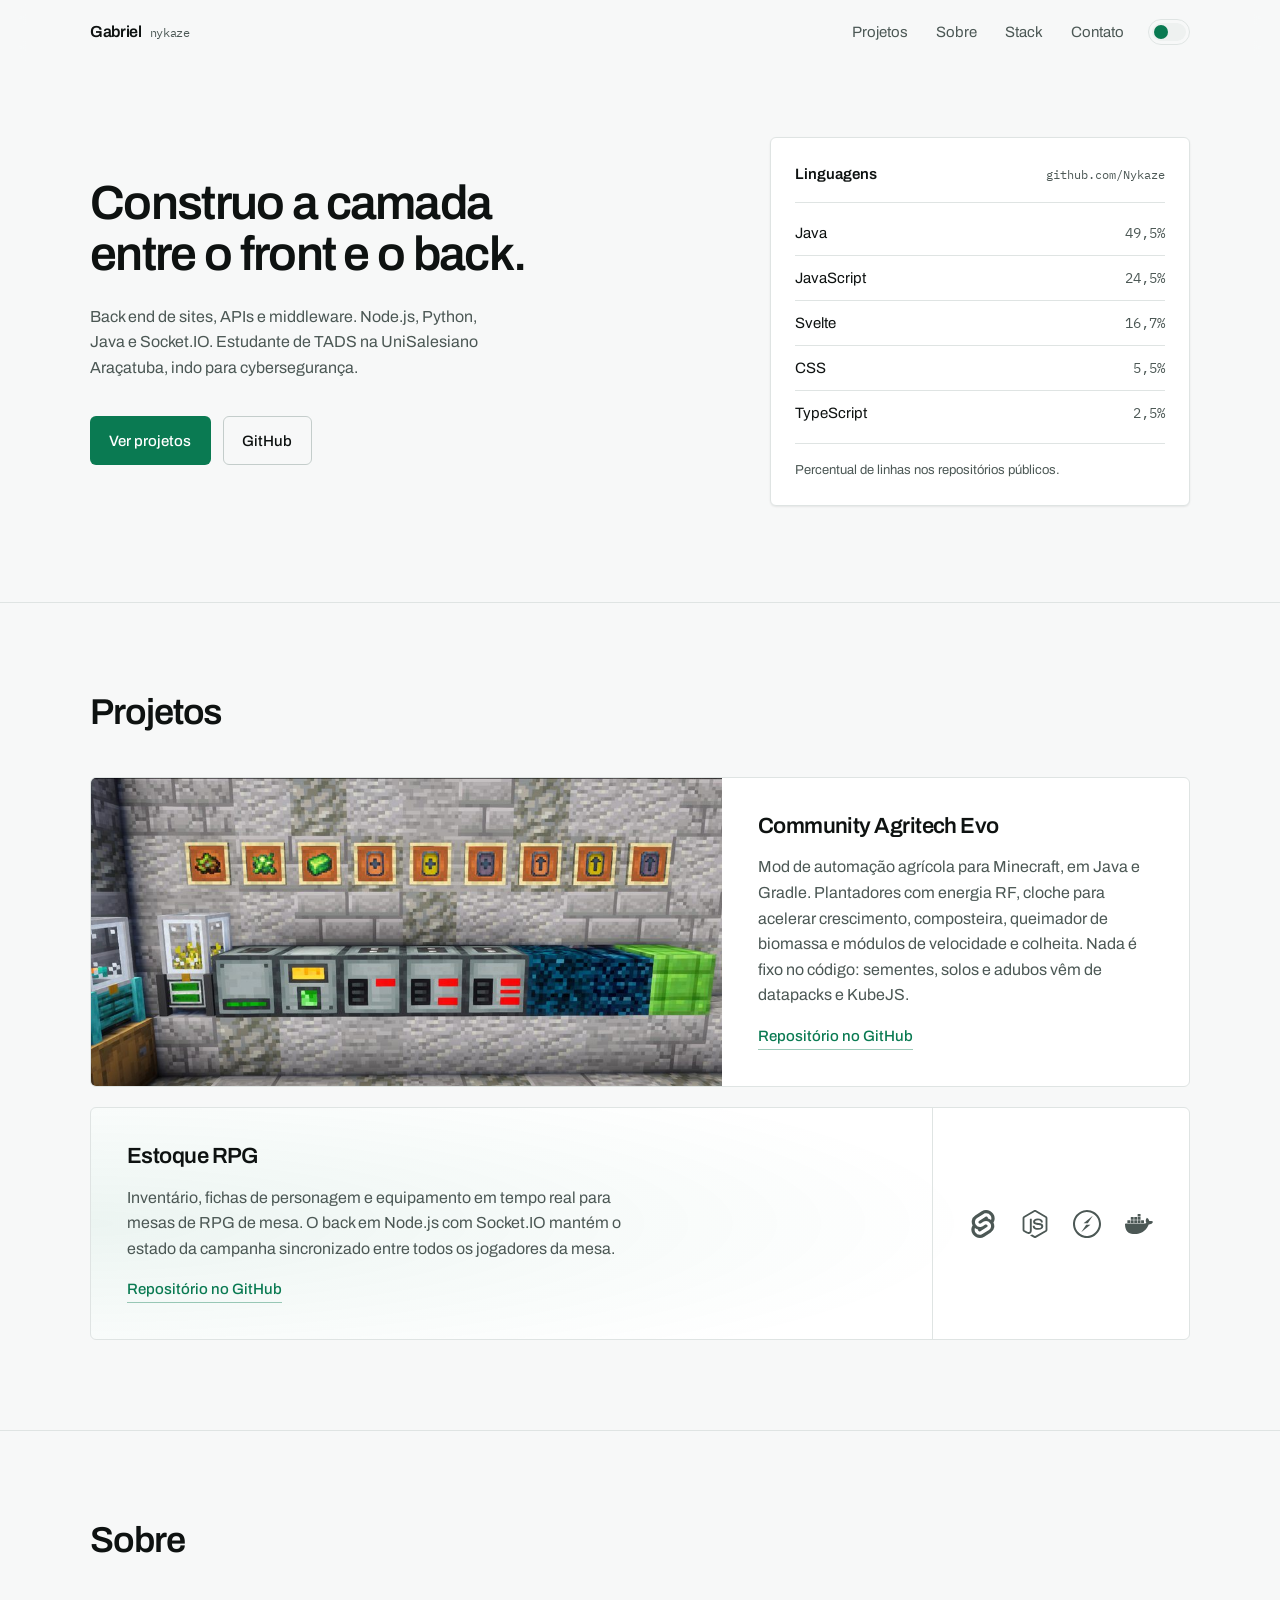
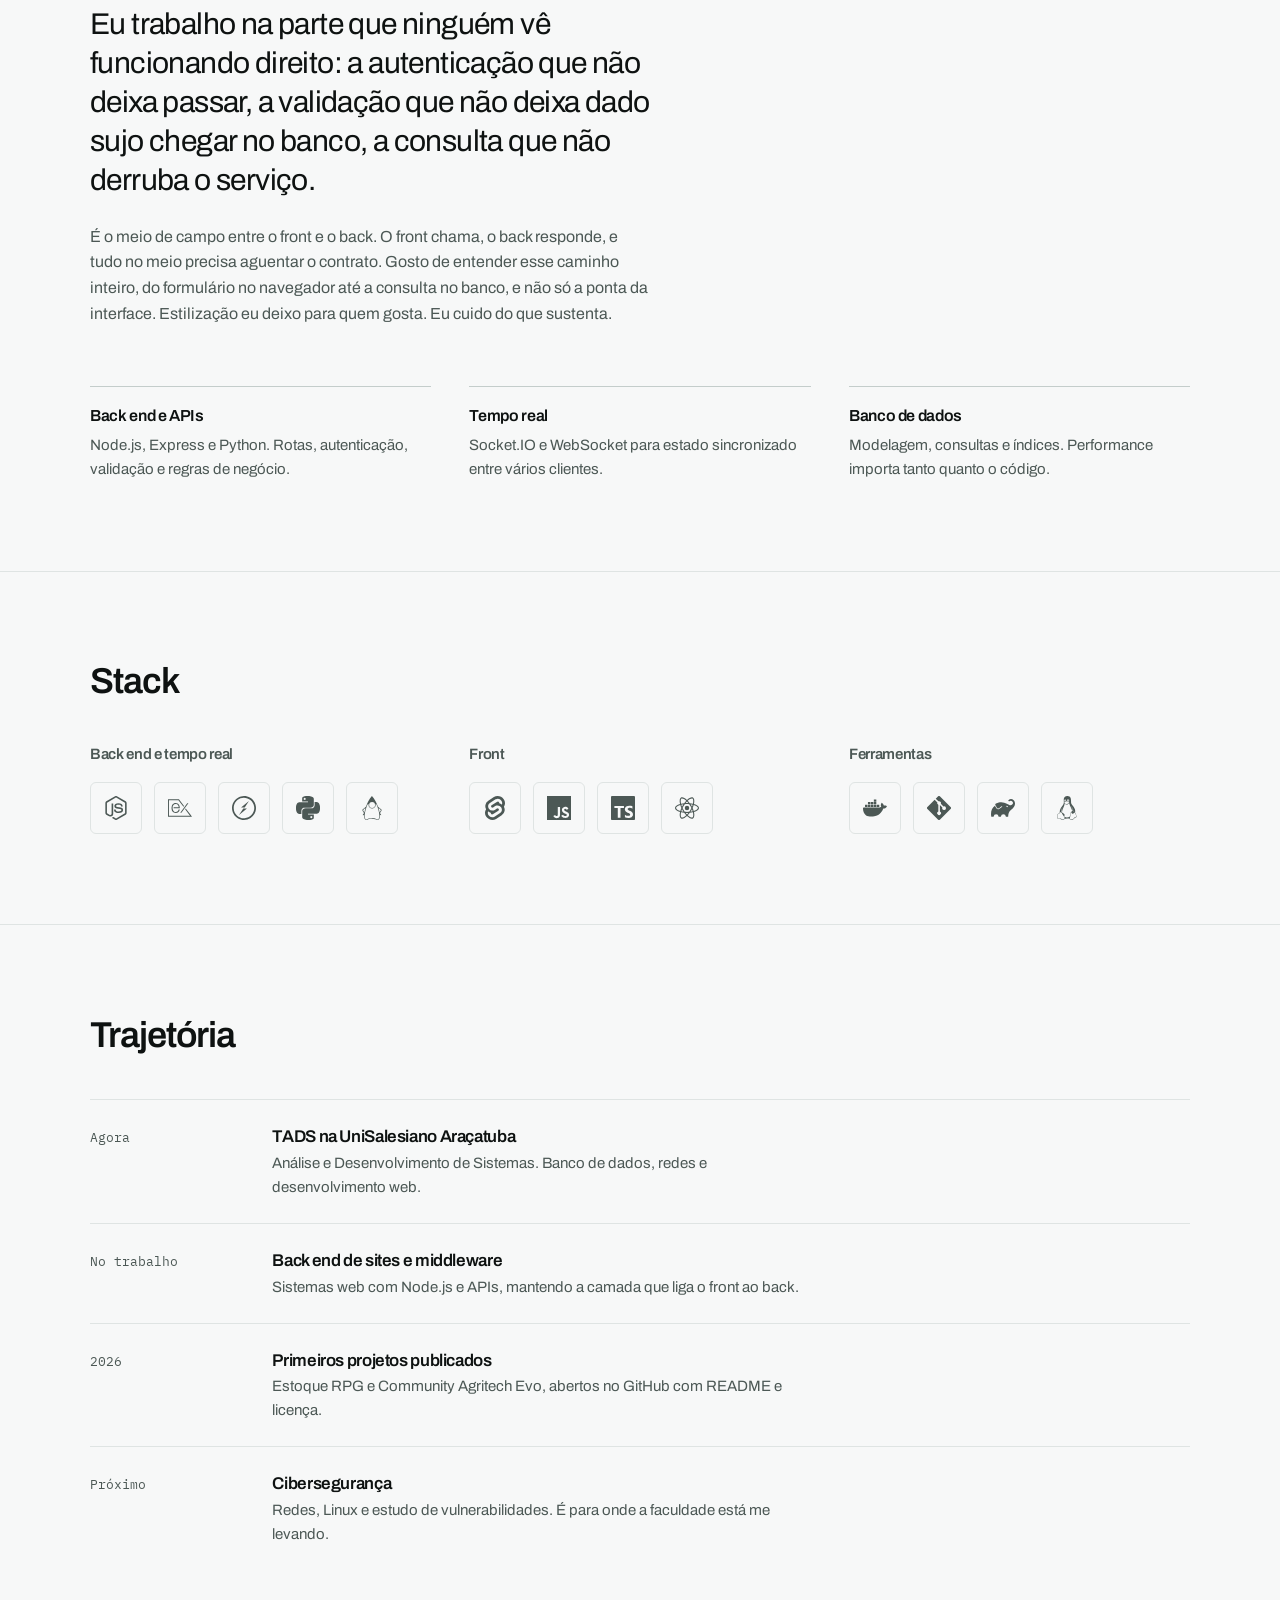
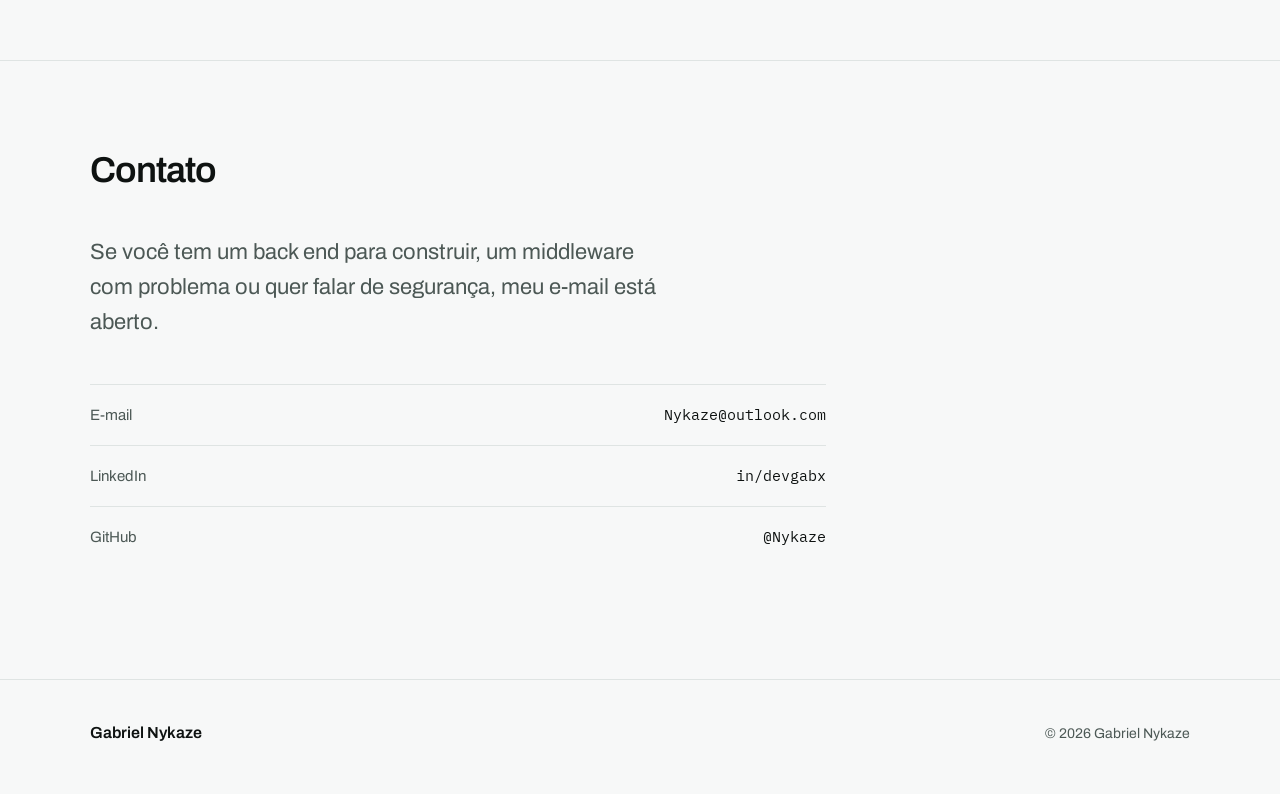
==== commit ce2ab4f3: "Refina o design: remove kicker, reestrutura projetos, corrige nav mobile - hero com titulo de duas l" ====
--- a/index.html
+++ b/index.html
@@ -18,7 +18,7 @@
 <meta name="theme-color" content="#f7f8f8" media="(prefers-color-scheme: light)">
 
 <link rel="icon" href="assets/img/favicon.svg" type="image/svg+xml">
-<link rel="preload" href="assets/fonts/geist-latin-wght-normal.woff2" as="font" type="font/woff2" crossorigin>
+<link rel="preload" href="assets/fonts/archivo-latin-wght-normal.woff2" as="font" type="font/woff2" crossorigin>
 <link rel="stylesheet" href="assets/css/styles.css">
 </head>
 <body>
@@ -26,24 +26,31 @@
 <a class="skip-link" href="#conteudo">Pular para o conteúdo</a>
 
 <!-- ============ NAV ============ -->
-<header class="nav" id="nav">
+<header class="nav" id="nav" data-menu="closed">
   <div class="shell nav__inner">
     <a class="nav__brand" href="#topo">
       Gabriel
       <span class="nav__handle">nykaze</span>
     </a>
 
-    <nav class="nav__links" aria-label="Seções do site">
+    <nav class="nav__links" id="nav-links" aria-label="Seções do site">
       <a href="#projetos">Projetos</a>
       <a href="#sobre">Sobre</a>
       <a href="#stack">Stack</a>
       <a href="#contato">Contato</a>
     </nav>
 
-    <button class="theme-toggle" id="theme-toggle" type="button"
-            aria-label="Alternar tema claro e escuro" aria-pressed="false">
-      <span class="theme-toggle__track"><span class="theme-toggle__thumb"></span></span>
-    </button>
+    <div class="nav__actions">
+      <button class="theme-toggle" id="theme-toggle" type="button"
+              aria-label="Ativar tema escuro" aria-pressed="false">
+        <span class="theme-toggle__track"><span class="theme-toggle__thumb"></span></span>
+      </button>
+
+      <button class="nav__burger" id="nav-toggle" type="button"
+              aria-expanded="false" aria-controls="nav-links" aria-label="Abrir menu">
+        <span></span><span></span>
+      </button>
+    </div>
   </div>
 </header>
 
@@ -54,15 +61,14 @@
   <div class="shell hero__grid">
 
     <div class="hero__copy">
-      <p class="hero__eyebrow">TADS · UniSalesiano Araçatuba</p>
-
       <h1 class="hero__title">
-        Construo a camada<br>entre o front e o back.
+        Construo a camada<br>
+        entre o front e o back.
       </h1>
 
       <p class="hero__sub">
-        Trabalho com back end de sites, APIs e middleware. Node.js, Python, Java
-        e Socket.IO. O caminho agora é cybersegurança.
+        Back end de sites, APIs e middleware. Node.js, Python, Java e Socket.IO.
+        Estudante de TADS na UniSalesiano Araçatuba, indo para cybersegurança.
       </p>
 
       <div class="hero__actions">
@@ -100,19 +106,20 @@
   <div class="shell">
     <h2 class="section__title">Projetos</h2>
 
-    <div class="bento">
-
-      <article class="card card--wide">
-        <a class="card__media" href="https://github.com/Nykaze/Community-Agritech-Evo"
+    <div class="projects">
+
+      <article class="project">
+        <a class="project__visual" href="https://github.com/Nykaze/Community-Agritech-Evo"
            target="_blank" rel="noopener noreferrer" tabindex="-1" aria-hidden="true">
           <img src="assets/img/agritech-banner.jpg" width="1400" height="470"
                loading="lazy" decoding="async"
                alt="Banjo do mod Agritech Evolved, com plantadores, cloche e máquinas de biomassa.">
         </a>
-        <div class="card__body">
-          <h3 class="card__title">Community Agritech Evo</h3>
-          <p class="card__text">
-            Mod de automação agrícola para Minecraft em Java e Gradle. Plantadores com
+
+        <div class="project__body">
+          <h3 class="project__title">Community Agritech Evo</h3>
+          <p class="project__text">
+            Mod de automação agrícola para Minecraft, em Java e Gradle. Plantadores com
             energia RF, cloche para acelerar crescimento, composteira, queimador de biomassa
             e módulos de velocidade e colheita. Nada é fixo no código: sementes, solos e
             adubos vêm de datapacks e KubeJS.
@@ -122,17 +129,24 @@
         </div>
       </article>
 
-      <article class="card card--tinted">
-        <div class="card__body">
-          <h3 class="card__title">Estoque RPG</h3>
-          <p class="card__text">
+      <article class="project project--tinted">
+        <div class="project__body">
+          <h3 class="project__title">Estoque RPG</h3>
+          <p class="project__text">
             Inventário, fichas de personagem e equipamento em tempo real para mesas de
-            RPG de mesa. Back end em Node.js com Socket.IO sincronizando o estado da
-            campanha, front em Svelte 5. Roda com Docker.
+            RPG de mesa. O back em Node.js com Socket.IO mantém o estado da campanha
+            sincronizado entre todos os jogadores da mesa.
           </p>
           <a class="link" href="https://github.com/Nykaze/estoque-rpg"
              target="_blank" rel="noopener noreferrer">Repositório no GitHub</a>
         </div>
+
+        <ul class="project__tech" aria-label="Tecnologias do Estoque RPG">
+          <li title="Svelte"><svg class="icon" aria-hidden="true"><use href="#i-svelte"></use></svg></li>
+          <li title="Node.js"><svg class="icon" aria-hidden="true"><use href="#i-nodedotjs"></use></svg></li>
+          <li title="Socket.IO"><svg class="icon" aria-hidden="true"><use href="#i-socketdotio"></use></svg></li>
+          <li title="Docker"><svg class="icon" aria-hidden="true"><use href="#i-docker"></use></svg></li>
+        </ul>
       </article>
 
     </div>
@@ -259,24 +273,30 @@
     <h2 class="section__title">Contato</h2>
 
     <p class="contact__lead">
-      Se você tem um back end para construir, um middleware com problema ou quer falar de
-      segurança, meu e-mail está aberto.
+      Se você tem um back end para construir, um middleware com problema ou quer falar
+      de segurança, meu e-mail está aberto.
     </p>
 
-    <div class="contact__links">
-      <a class="contact-link" href="mailto:Nykaze@outlook.com">
-        <span class="contact-link__label">E-mail</span>
-        <span class="contact-link__value">Nykaze@outlook.com</span>
-      </a>
-      <a class="contact-link" href="https://www.linkedin.com/in/devgabx/" target="_blank" rel="noopener noreferrer">
-        <span class="contact-link__label">LinkedIn</span>
-        <span class="contact-link__value">in/devgabx</span>
-      </a>
-      <a class="contact-link" href="https://github.com/Nykaze" target="_blank" rel="noopener noreferrer">
-        <span class="contact-link__label">GitHub</span>
-        <span class="contact-link__value">@Nykaze</span>
-      </a>
-    </div>
+    <ul class="contact-list">
+      <li>
+        <a class="contact-row" href="mailto:Nykaze@outlook.com">
+          <span class="contact-row__label">E-mail</span>
+          <span class="contact-row__value">Nykaze@outlook.com</span>
+        </a>
+      </li>
+      <li>
+        <a class="contact-row" href="https://www.linkedin.com/in/devgabx/" target="_blank" rel="noopener noreferrer">
+          <span class="contact-row__label">LinkedIn</span>
+          <span class="contact-row__value">in/devgabx</span>
+        </a>
+      </li>
+      <li>
+        <a class="contact-row" href="https://github.com/Nykaze" target="_blank" rel="noopener noreferrer">
+          <span class="contact-row__label">GitHub</span>
+          <span class="contact-row__value">@Nykaze</span>
+        </a>
+      </li>
+    </ul>
   </div>
 </section>
 
@@ -286,7 +306,7 @@
 <footer class="footer">
   <div class="shell footer__inner">
     <p class="footer__name">Gabriel Nykaze</p>
-    <p class="footer__note">HTML, CSS e JavaScript sem build. Hospedado no GitHub Pages.</p>
+    <p class="footer__note">© 2026 Gabriel Nykaze</p>
   </div>
 </footer>
 
@@ -306,7 +326,7 @@
   <symbol id="i-linux" viewBox="0 0 24 24"><path d="M12.504 0c-.155 0-.315.008-.48.021-4.226.333-3.105 4.807-3.17 6.298-.076 1.092-.3 1.953-1.05 3.02-.885 1.051-2.127 2.75-2.716 4.521-.278.832-.41 1.684-.287 2.489a.424.424 0 00-.11.135c-.26.268-.45.6-.663.839-.199.199-.485.267-.797.4-.313.136-.658.269-.864.68-.09.189-.136.394-.132.602 0 .199.027.4.055.536.058.399.116.728.04.97-.249.68-.28 1.145-.106 1.484.174.334.535.47.94.601.81.2 1.91.135 2.774.6.926.466 1.866.67 2.616.47.526-.116.97-.464 1.208-.946.587-.003 1.23-.269 2.26-.334.699-.058 1.574.267 2.577.2.025.134.063.198.114.333l.003.003c.391.778 1.113 1.132 1.884 1.071.771-.06 1.592-.536 2.257-1.306.631-.765 1.683-1.084 2.378-1.503.348-.199.629-.469.649-.853.023-.4-.2-.811-.714-1.376v-.097l-.003-.003c-.17-.2-.25-.535-.338-.926-.085-.401-.182-.786-.492-1.046h-.003c-.059-.054-.123-.067-.188-.135a.357.357 0 00-.19-.064c.431-1.278.264-2.55-.173-3.694-.533-1.41-1.465-2.638-2.175-3.483-.796-1.005-1.576-1.957-1.56-3.368.026-2.152.236-6.133-3.544-6.139zm.529 3.405h.013c.213 0 .396.062.584.198.19.135.33.332.438.533.105.259.158.459.166.724 0-.02.006-.04.006-.06v.105a.086.086 0 01-.004-.021l-.004-.024a1.807 1.807 0 01-.15.706.953.953 0 01-.213.335.71.71 0 00-.088-.042c-.104-.045-.198-.064-.284-.133a1.312 1.312 0 00-.22-.066c.05-.06.146-.133.183-.198.053-.128.082-.264.088-.402v-.02a1.21 1.21 0 00-.061-.4c-.045-.134-.101-.2-.183-.333-.084-.066-.167-.132-.267-.132h-.016c-.093 0-.176.03-.262.132a.8.8 0 00-.205.334 1.18 1.18 0 00-.09.4v.019c.002.089.008.179.02.267-.193-.067-.438-.135-.607-.202a1.635 1.635 0 01-.018-.2v-.02a1.772 1.772 0 01.15-.768c.082-.22.232-.406.43-.533a.985.985 0 01.594-.2zm-2.962.059h.036c.142 0 .27.048.399.135.146.129.264.288.344.465.09.199.14.4.153.667v.004c.007.134.006.2-.002.266v.08c-.03.007-.056.018-.083.024-.152.055-.274.135-.393.2.012-.09.013-.18.003-.267v-.015c-.012-.133-.04-.2-.082-.333a.613.613 0 00-.166-.267.248.248 0 00-.183-.064h-.021c-.071.006-.13.04-.186.132a.552.552 0 00-.12.27.944.944 0 00-.023.33v.015c.012.135.037.2.08.334.046.134.098.2.166.268.01.009.02.018.034.024-.07.057-.117.07-.176.136a.304.304 0 01-.131.068 2.62 2.62 0 01-.275-.402 1.772 1.772 0 01-.155-.667 1.759 1.759 0 01.08-.668 1.43 1.43 0 01.283-.535c.128-.133.26-.2.418-.2zm1.37 1.706c.332 0 .733.065 1.216.399.293.2.523.269 1.052.468h.003c.255.136.405.266.478.399v-.131a.571.571 0 01.016.47c-.123.31-.516.643-1.063.842v.002c-.268.135-.501.333-.775.465-.276.135-.588.292-1.012.267a1.139 1.139 0 01-.448-.067 3.566 3.566 0 01-.322-.198c-.195-.135-.363-.332-.612-.465v-.005h-.005c-.4-.246-.616-.512-.686-.71-.07-.268-.005-.47.193-.6.224-.135.38-.271.483-.336.104-.074.143-.102.176-.131h.002v-.003c.169-.202.436-.47.839-.601.139-.036.294-.065.466-.065zm2.8 2.142c.358 1.417 1.196 3.475 1.735 4.473.286.534.855 1.659 1.102 3.024.156-.005.33.018.513.064.646-1.671-.546-3.467-1.089-3.966-.22-.2-.232-.335-.123-.335.59.534 1.365 1.572 1.646 2.757.13.535.16 1.104.021 1.67.067.028.135.06.205.067 1.032.534 1.413.938 1.23 1.537v-.043c-.06-.003-.12 0-.18 0h-.016c.151-.467-.182-.825-1.065-1.224-.915-.4-1.646-.336-1.77.465-.008.043-.013.066-.018.135-.068.023-.139.053-.209.064-.43.268-.662.669-.793 1.187-.13.533-.17 1.156-.205 1.869v.003c-.02.334-.17.838-.319 1.35-1.5 1.072-3.58 1.538-5.348.334a2.645 2.645 0 00-.402-.533 1.45 1.45 0 00-.275-.333c.182 0 .338-.03.465-.067a.615.615 0 00.314-.334c.108-.267 0-.697-.345-1.163-.345-.467-.931-.995-1.788-1.521-.63-.4-.986-.87-1.15-1.396-.165-.534-.143-1.085-.015-1.645.245-1.07.873-2.11 1.274-2.763.107-.065.037.135-.408.974-.396.751-1.14 2.497-.122 3.854a8.123 8.123 0 01.647-2.876c.564-1.278 1.743-3.504 1.836-5.268.048.036.217.135.289.202.218.133.38.333.59.465.21.201.477.335.876.335.039.003.075.006.11.006.412 0 .73-.134.997-.268.29-.134.52-.334.74-.4h.005c.467-.135.835-.402 1.044-.7zm2.185 8.958c.037.6.343 1.245.882 1.377.588.134 1.434-.333 1.791-.765l.211-.01c.315-.007.577.01.847.268l.003.003c.208.199.305.53.391.876.085.4.154.78.409 1.066.486.527.645.906.636 1.14l.003-.007v.018l-.003-.012c-.015.262-.185.396-.498.595-.63.401-1.746.712-2.457 1.57-.618.737-1.37 1.14-2.036 1.191-.664.053-1.237-.2-1.574-.898l-.005-.003c-.21-.4-.12-1.025.056-1.69.176-.668.428-1.344.463-1.897.037-.714.076-1.335.195-1.814.12-.465.308-.797.641-.984l.045-.022zm-10.814.049h.01c.053 0 .105.005.157.014.376.055.706.333 1.023.752l.91 1.664.003.003c.243.533.754 1.064 1.189 1.637.434.598.77 1.131.729 1.57v.006c-.057.744-.48 1.148-1.125 1.294-.645.135-1.52.002-2.395-.464-.968-.536-2.118-.469-2.857-.602-.369-.066-.61-.2-.723-.4-.11-.2-.113-.602.123-1.23v-.004l.002-.003c.117-.334.03-.752-.027-1.118-.055-.401-.083-.71.043-.94.16-.334.396-.4.69-.533.294-.135.64-.202.915-.47h.002v-.002c.256-.268.445-.601.668-.838.19-.201.38-.336.663-.336zm7.159-9.074c-.435.201-.945.535-1.488.535-.542 0-.97-.267-1.28-.466-.154-.134-.28-.268-.373-.335-.164-.134-.144-.333-.074-.333.109.016.129.134.199.2.096.066.215.2.36.333.292.2.68.467 1.167.467.485 0 1.053-.267 1.398-.466.195-.135.445-.334.648-.467.156-.136.149-.267.279-.267.128.016.034.134-.147.332a8.097 8.097 0 01-.69.468zm-1.082-1.583V5.64c-.006-.02.013-.042.029-.05.074-.043.18-.027.26.004.063 0 .16.067.15.135-.006.049-.085.066-.135.066-.055 0-.092-.043-.141-.068-.052-.018-.146-.008-.163-.065zm-.551 0c-.02.058-.113.049-.166.066-.047.025-.086.068-.14.068-.05 0-.13-.02-.136-.068-.01-.066.088-.133.15-.133.08-.031.184-.047.259-.005.019.009.036.03.03.05v.02h.003z"/></symbol>
   <symbol id="i-express" viewBox="0 0 24 24"><path d="M12.262 16.666h1.146l6.975-9.325H19.22zm9.778 1.441v.004l-4.334-5.706-.557.74 4.873 6.682H.945V4.173h9.505l5.026 6.7.574-.772-4.374-5.928h.003l-.719-.945H0v17.544h24zM10.917 8.705a3.8 3.8 0 0 0-1.292-1.183q-.796-.45-1.916-.45c-.746 0-1.37.14-1.906.424a3.76 3.76 0 0 0-1.31 1.12 4.9 4.9 0 0 0-.75 1.581 7.17 7.17 0 0 0 0 3.696c.148.567.402 1.101.75 1.573a3.5 3.5 0 0 0 1.31 1.066q.803.39 1.906.389 1.77 0 2.739-.868.966-.867 1.328-2.457h-1.139q-.271 1.084-.977 1.734-.704.651-1.952.65-.812 0-1.392-.342a3.1 3.1 0 0 1-.957-.869 3.5 3.5 0 0 1-.551-1.182 5 5 0 0 1-.17-1.133 9 9 0 0 0-.015-.286 4.5 4.5 0 0 1 .015-.829c.047-.418.147-.83.296-1.223A3.7 3.7 0 0 1 5.54 9.05a2.9 2.9 0 0 1 .922-.742q.541-.28 1.246-.28c.47 0 .869.093 1.23.28q.541.281.922.742.379.461.587 1.057t.225 1.246H5.625l.004.957h6.182a7.3 7.3 0 0 0-.18-1.924 4.9 4.9 0 0 0-.715-1.68z"/></symbol>
   <symbol id="i-github" viewBox="0 0 24 24"><path d="M12 .297c-6.63 0-12 5.373-12 12 0 5.303 3.438 9.8 8.205 11.385.6.113.82-.258.82-.577 0-.285-.01-1.04-.015-2.04-3.338.724-4.042-1.61-4.042-1.61C4.422 18.07 3.633 17.7 3.633 17.7c-1.087-.744.084-.729.084-.729 1.205.084 1.838 1.236 1.838 1.236 1.07 1.835 2.809 1.305 3.495.998.108-.776.417-1.305.76-1.605-2.665-.3-5.466-1.332-5.466-5.93 0-1.31.465-2.38 1.235-3.22-.135-.303-.54-1.523.105-3.176 0 0 1.005-.322 3.3 1.23.96-.267 1.98-.399 3-.405 1.02.006 2.04.138 3 .405 2.28-1.552 3.285-1.23 3.285-1.23.645 1.653.24 2.873.12 3.176.765.84 1.23 1.91 1.23 3.22 0 4.61-2.805 5.625-5.475 5.92.42.36.81 1.096.81 2.22 0 1.606-.015 2.896-.015 3.286 0 .315.21.69.825.57C20.565 22.092 24 17.592 24 12.297c0-6.627-5.373-12-12-12"/></symbol>
-  <symbol id="i-linkedin" viewBox="0 0 128 128"><path d="M116 3H12a8.91 8.91 0 00-9 8.8v104.42a8.91 8.91 0 009 8.78h104a8.93 8.93 0 009-8.81V11.77A8.93 8.93 0 00116 3z" fill="currentColor" opacity=".25"/><path d="M21.06 48.73h18.11V107H21.06zm9.06-29a10.5 10.5 0 11-10.5 10.49 10.5 10.5 0 0110.5-10.49M50.53 48.73h17.36v8h.24c2.42-4.58 8.32-9.41 17.13-9.41C103.6 47.28 107 59.35 107 75v32H88.89V78.65c0-6.75-.12-15.44-9.41-15.44s-10.87 7.36-10.87 15V107H50.53z"/></symbol>
+  <symbol id="i-linkedin" viewBox="0 0 128 128"><path d="M116 3H12a8.91 8.91 0 00-9 8.8v104.42a8.91 8.91 0 009 8.78h104a8.93 8.93 0 009-8.81V11.77A8.93 8.93 0 00116 3z" opacity=".18"/><path d="M21.06 48.73h18.11V107H21.06zm9.06-29a10.5 10.5 0 11-10.5 10.49 10.5 10.5 0 0110.5-10.49M50.53 48.73h17.36v8h.24c2.42-4.58 8.32-9.41 17.13-9.41C103.6 47.28 107 59.35 107 75v32H88.89V78.65c0-6.75-.12-15.44-9.41-15.44s-10.87 7.36-10.87 15V107H50.53z"/></symbol>
 </svg>
 
 <script src="assets/js/main.js" defer></script>
--- a/assets/css/styles.css
+++ b/assets/css/styles.css
@@ -1,27 +1,35 @@
 /* =========================================================
    Gabriel Nykaze · portfolio
-   Tokens → base → layout → componentes → responsivo
+   Tokens → base → componentes → responsivo
    ========================================================= */
 
 /* ---------- 1. Fontes self-hosted ------------------------- */
 @font-face {
-  font-family: "Geist";
-  src: url("../fonts/geist-latin-wght-normal.woff2") format("woff2");
+  font-family: "Archivo";
+  src: url("../fonts/archivo-latin-wght-normal.woff2") format("woff2");
   font-weight: 100 900;
   font-display: swap;
   font-style: normal;
 }
 @font-face {
-  font-family: "Geist Mono";
-  src: url("../fonts/geist-mono-latin-wght-normal.woff2") format("woff2");
-  font-weight: 100 900;
+  font-family: "IBM Plex Mono";
+  src: url("../fonts/ibm-plex-mono-latin-400-normal.woff2") format("woff2");
+  font-weight: 400;
   font-display: swap;
   font-style: normal;
 }
+@font-face {
+  font-family: "IBM Plex Mono";
+  src: url("../fonts/ibm-plex-mono-latin-500-normal.woff2") format("woff2");
+  font-weight: 500;
+  font-display: swap;
+  font-style: normal;
+}
 
 /* ---------- 2. Tokens ------------------------------------ */
-/* Tema claro é o padrao do arquivo. O escuro entra pela
-   preferencia do sistema e pode ser forcado pelo botao. */
+/* Claro e o padrao do arquivo. O escuro entra pela preferencia
+   do sistema e pode ser forcado pelo botao da nav. A estrutura
+   e a mesma nos dois temas, entao nada muda de cor em secao. */
 :root {
   --bg: #f7f8f8;
   --surface: #ffffff;
@@ -32,17 +40,18 @@
   --text-muted: #4c5855;
   --accent: #0a7a52;
   --accent-ink: #ffffff;
-  --accent-soft: rgba(10, 122, 82, 0.09);
-  --shadow: 0 1px 2px rgba(14, 18, 17, 0.04), 0 8px 24px -12px rgba(14, 18, 17, 0.14);
+  --accent-soft: rgba(10, 122, 82, 0.08);
+  --shadow: 0 1px 2px rgba(14, 18, 17, 0.08);
 
   --r: 6px;
   --shell: 1180px;
   --pad: clamp(1.25rem, 4vw, 2.5rem);
 
-  --sans: "Geist", system-ui, -apple-system, "Segoe UI", sans-serif;
-  --mono: "Geist Mono", ui-monospace, "Cascadia Code", "SF Mono", monospace;
+  --sans: "Archivo", system-ui, -apple-system, "Segoe UI", sans-serif;
+  --mono: "IBM Plex Mono", ui-monospace, "Cascadia Code", "SF Mono", monospace;
 
   --ease: cubic-bezier(0.16, 1, 0.3, 1);
+  --ease-out-expo: cubic-bezier(0.19, 1, 0.22, 1);
 }
 
 @media (prefers-color-scheme: dark) {
@@ -57,7 +66,7 @@
     --accent: #4ade80;
     --accent-ink: #06251a;
     --accent-soft: rgba(74, 222, 128, 0.1);
-    --shadow: 0 1px 2px rgba(0, 0, 0, 0.4), 0 8px 28px -14px rgba(0, 0, 0, 0.7);
+    --shadow: 0 1px 2px rgba(0, 0, 0, 0.55);
   }
 }
 
@@ -72,7 +81,7 @@
   --accent: #4ade80;
   --accent-ink: #06251a;
   --accent-soft: rgba(74, 222, 128, 0.1);
-  --shadow: 0 1px 2px rgba(0, 0, 0, 0.4), 0 8px 28px -14px rgba(0, 0, 0, 0.7);
+  --shadow: 0 1px 2px rgba(0, 0, 0, 0.55);
 }
 
 /* ---------- 3. Base --------------------------------------- */
@@ -84,7 +93,13 @@
   -webkit-text-size-adjust: 100%;
   scroll-behavior: smooth;
   scroll-padding-top: 5.5rem;
-}
+  color-scheme: light;
+}
+
+@media (prefers-color-scheme: dark) {
+  :root:not([data-theme="light"]) { color-scheme: dark; }
+}
+:root[data-theme="dark"] { color-scheme: dark; }
 
 body {
   margin: 0;
@@ -96,6 +111,14 @@
   font-synthesis-weight: none;
   -webkit-font-smoothing: antialiased;
   text-rendering: optimizeLegibility;
+
+  /* Superficies do navegador, fora do design system. */
+  scrollbar-color: var(--border-strong) transparent;
+}
+
+::selection {
+  background: var(--accent);
+  color: var(--accent-ink);
 }
 
 h1, h2, h3 {
@@ -112,10 +135,7 @@
 
 img { display: block; max-width: 100%; height: auto; }
 
-a {
-  color: inherit;
-  text-decoration: none;
-}
+a { color: inherit; text-decoration: none; }
 
 :focus-visible {
   outline: 2px solid var(--accent);
@@ -156,10 +176,10 @@
   position: sticky;
   top: 0;
   z-index: 40;
-  background: color-mix(in srgb, var(--bg) 82%, transparent);
+  background: color-mix(in srgb, var(--bg) 84%, transparent);
   backdrop-filter: blur(12px) saturate(1.4);
   border-bottom: 1px solid transparent;
-  transition: border-color 0.25s var(--ease), background 0.25s var(--ease);
+  transition: border-color 0.25s var(--ease);
 }
 .nav[data-stuck="true"] { border-bottom-color: var(--border); }
 
@@ -167,7 +187,6 @@
   height: 64px;
   display: flex;
   align-items: center;
-  justify-content: space-between;
   gap: 1.5rem;
 }
 
@@ -175,6 +194,7 @@
   display: flex;
   align-items: baseline;
   gap: 0.5rem;
+  margin-right: auto;
   font-weight: 600;
   letter-spacing: -0.02em;
   white-space: nowrap;
@@ -190,7 +210,6 @@
   display: flex;
   align-items: center;
   gap: 1.75rem;
-  margin-left: auto;
 }
 .nav__links a {
   font-size: 0.9375rem;
@@ -198,6 +217,12 @@
   transition: color 0.2s var(--ease);
 }
 .nav__links a:hover { color: var(--text); }
+
+.nav__actions {
+  display: flex;
+  align-items: center;
+  gap: 0.75rem;
+}
 
 /* Botao de tema */
 .theme-toggle {
@@ -218,7 +243,6 @@
   border-radius: 999px;
   background: var(--surface-2);
   position: relative;
-  transition: background 0.25s var(--ease);
 }
 .theme-toggle__thumb {
   position: absolute;
@@ -228,38 +252,53 @@
   height: 14px;
   border-radius: 999px;
   background: var(--accent);
-  transition: transform 0.28s var(--ease);
+  transition: transform 0.3s var(--ease);
 }
 .theme-toggle[aria-pressed="true"] .theme-toggle__thumb { transform: translateX(16px); }
+
+/* Botao de menu, so no mobile */
+.nav__burger {
+  display: none;
+  flex-direction: column;
+  justify-content: center;
+  gap: 5px;
+  width: 2rem;
+  height: 2rem;
+  padding: 0 0.35rem;
+  border: 1px solid var(--border);
+  border-radius: var(--r);
+  background: transparent;
+  cursor: pointer;
+}
+.nav__burger span {
+  display: block;
+  height: 1.5px;
+  background: var(--text);
+  transition: transform 0.25s var(--ease), opacity 0.2s var(--ease);
+}
+.nav[data-menu="open"] .nav__burger span:first-child { transform: translateY(3.25px) rotate(45deg); }
+.nav[data-menu="open"] .nav__burger span:last-child { transform: translateY(-3.25px) rotate(-45deg); }
 
 /* ---------- 5. Hero --------------------------------------- */
 .hero {
-  padding-block: clamp(3rem, 7vw, 5.5rem) clamp(3.5rem, 8vw, 6.5rem);
+  padding-block: clamp(2.5rem, 6vw, 4.5rem) clamp(3.5rem, 8vw, 6rem);
 }
 .hero__grid {
   display: grid;
-  grid-template-columns: minmax(0, 1.15fr) minmax(0, 0.85fr);
-  gap: clamp(2rem, 5vw, 4.5rem);
-  align-items: start;
-}
-
-.hero__eyebrow {
-  font-family: var(--mono);
-  font-size: 0.75rem;
-  letter-spacing: 0.06em;
-  color: var(--text-muted);
-  margin-bottom: 1.5rem;
+  grid-template-columns: minmax(0, 1.2fr) minmax(0, 0.8fr);
+  gap: clamp(2rem, 4vw, 3.5rem);
+  align-items: center;
 }
 
 .hero__title {
-  font-size: clamp(2.25rem, 5.4vw, 4rem);
+  font-size: clamp(2rem, 3.8vw, 3rem);
   letter-spacing: -0.035em;
-  line-height: 1.04;
+  line-height: 1.06;
 }
 
 .hero__sub {
   margin-top: 1.5rem;
-  max-width: 46ch;
+  max-width: 44ch;
   font-size: clamp(1rem, 1.15vw, 1.125rem);
   color: var(--text-muted);
 }
@@ -296,6 +335,7 @@
   font-family: var(--mono);
   font-size: 0.75rem;
   color: var(--text-muted);
+  transition: color 0.2s var(--ease);
 }
 .panel__ref:hover { color: var(--accent); }
 
@@ -305,13 +345,14 @@
   align-items: baseline;
   justify-content: space-between;
   gap: 1rem;
-  padding-block: 0.5rem;
+  padding-block: 0.625rem;
 }
 .langs__row + .langs__row { border-top: 1px solid var(--border); }
 .langs dt { font-size: 0.9375rem; }
 .langs dd {
   font-family: var(--mono);
   font-size: 0.875rem;
+  font-variant-numeric: tabular-nums;
   color: var(--text-muted);
 }
 
@@ -335,7 +376,7 @@
   font-weight: 500;
   white-space: nowrap;
   transition: background 0.2s var(--ease), border-color 0.2s var(--ease),
-              transform 0.15s var(--ease), color 0.2s var(--ease);
+              color 0.2s var(--ease), transform 0.15s var(--ease);
 }
 .btn:active { transform: translateY(1px); }
 
@@ -343,7 +384,7 @@
   background: var(--accent);
   color: var(--accent-ink);
 }
-.btn--primary:hover { background: color-mix(in srgb, var(--accent) 88%, var(--text)); }
+.btn--primary:hover { background: color-mix(in srgb, var(--accent) 86%, var(--text)); }
 
 .btn--ghost {
   border-color: var(--border-strong);
@@ -355,6 +396,7 @@
   display: inline-flex;
   align-items: center;
   gap: 0.4rem;
+  align-self: flex-start;
   font-size: 0.9375rem;
   font-weight: 500;
   color: var(--accent);
@@ -362,81 +404,86 @@
   padding-bottom: 1px;
   transition: border-color 0.2s var(--ease), gap 0.2s var(--ease);
 }
-.link:hover {
-  border-bottom-color: var(--accent);
-  gap: 0.6rem;
-}
+.link:hover { border-bottom-color: var(--accent); gap: 0.6rem; }
 
 /* ---------- 7. Secoes ------------------------------------- */
 .section {
-  padding-block: clamp(4rem, 9vw, 7.5rem);
+  padding-block: clamp(3.5rem, 7vw, 6rem);
   border-top: 1px solid var(--border);
 }
 .section__title {
   font-size: clamp(1.75rem, 3vw, 2.25rem);
   letter-spacing: -0.03em;
-  margin-bottom: clamp(2rem, 4vw, 3rem);
-}
-
-/* ---------- 8. Projetos (bento) --------------------------- */
-.bento {
+  margin-bottom: clamp(1.75rem, 3.5vw, 2.75rem);
+}
+
+/* ---------- 8. Projetos ---------------------------------- */
+.projects {
   display: grid;
-  grid-template-columns: repeat(2, minmax(0, 1fr));
   gap: 1.25rem;
 }
 
-.card {
-  display: flex;
-  flex-direction: column;
+.project {
+  display: grid;
+  grid-template-columns: minmax(0, 1.35fr) minmax(0, 1fr);
   background: var(--surface);
   border: 1px solid var(--border);
   border-radius: var(--r);
   overflow: hidden;
-  transition: border-color 0.25s var(--ease), transform 0.3s var(--ease);
-}
-.card:hover { border-color: var(--border-strong); }
-
-.card--wide { grid-row: span 1; }
-
-.card--tinted {
+  transition: border-color 0.25s var(--ease);
+}
+.project:hover { border-color: var(--border-strong); }
+
+.project--tinted {
+  grid-template-columns: minmax(0, 1fr) auto;
   background:
-    radial-gradient(120% 90% at 100% 0%, var(--accent-soft) 0%, transparent 60%),
+    radial-gradient(130% 120% at 0% 50%, var(--accent-soft) 0%, transparent 62%),
     var(--surface);
 }
 
-.card__media {
+.project__visual {
   display: block;
   overflow: hidden;
   background: var(--surface-2);
 }
-.card__media img {
+.project__visual img {
   width: 100%;
+  height: 100%;
+  min-height: 15rem;
   aspect-ratio: 1400 / 470;
   object-fit: cover;
-  object-position: center 45%;
-  transition: transform 0.5s var(--ease);
-}
-.card:hover .card__media img { transform: scale(1.02); }
-
-.card__body {
-  padding: 1.5rem;
+  object-position: center 55%;
+  transition: transform 0.6s var(--ease);
+}
+.project:hover .project__visual img { transform: scale(1.025); }
+
+.project__body {
+  padding: clamp(1.5rem, 3vw, 2.25rem);
   display: flex;
   flex-direction: column;
   align-items: flex-start;
-  gap: 0.875rem;
-  flex: 1;
-}
-.card--wide .card__body { padding: 1.75rem; }
-
-.card__title {
-  font-size: 1.25rem;
-  letter-spacing: -0.02em;
-}
-.card__text {
-  color: var(--text-muted);
-  max-width: 62ch;
-  flex: 1;
-}
+  gap: 1rem;
+  justify-content: center;
+}
+.project__title {
+  font-size: 1.375rem;
+  letter-spacing: -0.025em;
+}
+.project__text {
+  color: var(--text-muted);
+  max-width: 58ch;
+}
+
+.project__tech {
+  display: flex;
+  align-items: center;
+  gap: 1.5rem;
+  padding: clamp(1.5rem, 3vw, 2.25rem);
+  border-left: 1px solid var(--border);
+  color: var(--text-muted);
+  font-size: 1.75rem;
+}
+.project__tech li { display: grid; place-items: center; }
 
 /* ---------- 9. Sobre (manifesto + pilares) ----------------- */
 .manifesto { max-width: 68ch; }
@@ -453,22 +500,14 @@
 }
 
 .pillars {
-  margin-top: clamp(2.5rem, 5vw, 4rem);
+  margin-top: clamp(2.5rem, 5vw, 3.75rem);
   display: grid;
   grid-template-columns: repeat(3, minmax(0, 1fr));
   gap: clamp(1.5rem, 3vw, 2.5rem);
 }
 .pillar { border-top: 1px solid var(--border-strong); padding-top: 1.25rem; }
-.pillar__title {
-  font-size: 1rem;
-  font-weight: 600;
-  margin-bottom: 0.5rem;
-}
-.pillar__text {
-  font-size: 0.9375rem;
-  color: var(--text-muted);
-  max-width: 40ch;
-}
+.pillar__title { font-size: 1rem; font-weight: 600; margin-bottom: 0.5rem; }
+.pillar__text { font-size: 0.9375rem; color: var(--text-muted); max-width: 40ch; }
 
 /* ---------- 10. Stack (logo wall) ------------------------- */
 .stack-grid {
@@ -520,53 +559,46 @@
   font-family: var(--mono);
   font-size: 0.8125rem;
   color: var(--text-muted);
-  padding-top: 0.2rem;
-}
-.timeline__title {
-  font-size: 1.0625rem;
-  font-weight: 600;
-  margin-bottom: 0.3rem;
-}
-.timeline__text {
-  color: var(--text-muted);
-  font-size: 0.9375rem;
-  max-width: 60ch;
-}
+  padding-top: 0.25rem;
+}
+.timeline__title { font-size: 1.0625rem; font-weight: 600; margin-bottom: 0.3rem; }
+.timeline__text { color: var(--text-muted); font-size: 0.9375rem; max-width: 60ch; }
 
 /* ---------- 12. Contato ----------------------------------- */
-.section--contact { padding-bottom: clamp(5rem, 10vw, 8rem); }
+.section--contact { padding-bottom: clamp(4.5rem, 9vw, 7rem); }
 .contact__lead {
   font-size: clamp(1.125rem, 1.8vw, 1.375rem);
   color: var(--text-muted);
   max-width: 44ch;
-  margin-bottom: clamp(2rem, 4vw, 3rem);
-}
-.contact__links {
-  display: grid;
-  grid-template-columns: repeat(3, minmax(0, 1fr));
-  gap: 1rem;
-}
-.contact-link {
-  display: flex;
-  flex-direction: column;
-  gap: 0.35rem;
-  padding: 1.25rem;
-  border: 1px solid var(--border);
-  border-radius: var(--r);
-  background: var(--surface);
-  transition: border-color 0.2s var(--ease), transform 0.3s var(--ease);
-}
-.contact-link:hover { border-color: var(--accent); transform: translateY(-2px); }
-.contact-link__label {
+  margin-bottom: clamp(2rem, 4vw, 2.75rem);
+}
+
+.contact-list { border-top: 1px solid var(--border); max-width: 46rem; }
+.contact-row {
+  display: flex;
+  flex-wrap: wrap;
+  align-items: baseline;
+  justify-content: space-between;
+  gap: 0.5rem 1.5rem;
+  padding-block: 1.125rem;
+  /* Deslocamento por transform, nunca por padding: padding anima
+     layout e joga a paint na thread principal. */
+  transition: color 0.2s var(--ease), transform 0.25s var(--ease);
+}
+.contact-list li + li .contact-row { border-top: 1px solid var(--border); }
+.contact-row:hover { transform: translateX(0.375rem); }
+
+.contact-row__label {
+  font-size: 0.9375rem;
+  color: var(--text-muted);
+}
+.contact-row__value {
   font-family: var(--mono);
-  font-size: 0.75rem;
-  color: var(--text-muted);
-}
-.contact-link__value {
   font-size: 0.9375rem;
-  font-weight: 500;
-  word-break: break-word;
-}
+  color: var(--text);
+  transition: color 0.2s var(--ease);
+}
+.contact-row:hover .contact-row__value { color: var(--accent); }
 
 /* ---------- 13. Footer ------------------------------------ */
 .footer { border-top: 1px solid var(--border); }
@@ -592,34 +624,65 @@
 .error-page .hero__sub { margin-top: 1.25rem; }
 .error-page .hero__actions { margin-top: 2rem; }
 
-/* ---------- 14. Reveal no scroll -------------------------- */
-/* Movimento entra pela hierarquia: cada bloco aparece quando
-   chega na tela. Respeita prefers-reduced-motion. */
-[data-reveal] {
-  opacity: 0;
-  transform: translateY(18px);
-  transition: opacity 0.6s var(--ease), transform 0.6s var(--ease);
-}
-[data-reveal].is-in { opacity: 1; transform: none; }
+/* ---------- 14. Movimento --------------------------------- */
+/* Um unico momento autoral: a chegada do hero, em ordem de
+   leitura (titulo, texto, acoes, painel). O resto da pagina
+   ja nasce visivel. Sem JS, nada se move. */
+@keyframes rise {
+  from { opacity: 0; transform: translateY(14px); }
+  to   { opacity: 1; transform: none; }
+}
+
+@media (prefers-reduced-motion: no-preference) {
+  .js-anim .hero__title { animation: rise 0.7s var(--ease-out-expo) 0.05s both; }
+  .js-anim .hero__sub   { animation: rise 0.7s var(--ease-out-expo) 0.16s both; }
+  .js-anim .hero__actions { animation: rise 0.7s var(--ease-out-expo) 0.26s both; }
+  .js-anim .panel        { animation: rise 0.7s var(--ease-out-expo) 0.34s both; }
+}
 
 /* ---------- 15. Responsivo -------------------------------- */
 @media (max-width: 900px) {
   .hero__grid { grid-template-columns: minmax(0, 1fr); }
-  .panel { max-width: 420px; }
-  .bento { grid-template-columns: minmax(0, 1fr); }
+  .panel { max-width: 28rem; }
+  .project,
+  .project--tinted { grid-template-columns: minmax(0, 1fr); }
+  .project__visual img { min-height: 0; aspect-ratio: 1400 / 560; }
+  .project__tech {
+    border-left: 0;
+    border-top: 1px solid var(--border);
+    padding: 1.25rem clamp(1.5rem, 3vw, 2.25rem);
+  }
   .pillars,
-  .stack-grid,
-  .contact__links { grid-template-columns: repeat(2, minmax(0, 1fr)); }
-}
-
-@media (max-width: 640px) {
-  .nav__links { display: none; }
+  .stack-grid { grid-template-columns: repeat(2, minmax(0, 1fr)); }
+}
+
+@media (max-width: 680px) {
+  .nav__burger { display: flex; }
+
+  /* Menu em painel, empurrado por data-menu na nav. */
+  .nav__links {
+    position: absolute;
+    inset: 100% 0 auto;
+    flex-direction: column;
+    align-items: stretch;
+    gap: 0;
+    padding: 0.5rem var(--pad) 1rem;
+    background: var(--bg);
+    border-bottom: 1px solid var(--border);
+  }
+  .nav[data-menu="closed"] .nav__links { display: none; }
+  .nav__links a {
+    padding: 0.75rem 0;
+    font-size: 1rem;
+    color: var(--text);
+  }
+  .nav__links a + a { border-top: 1px solid var(--border); }
+
   .hero__title br { display: none; }
   .pillars,
   .stack-grid,
-  .contact__links,
   .timeline__item { grid-template-columns: minmax(0, 1fr); }
-  .timeline__item { gap: 0.35rem; }
+  .timeline__item { gap: 0.25rem; }
   .timeline__when { padding-top: 0; }
   .footer__inner { flex-direction: column; align-items: flex-start; }
 }
@@ -633,10 +696,9 @@
     animation-iteration-count: 1 !important;
     transition-duration: 0.01ms !important;
   }
-  [data-reveal] { opacity: 1; transform: none; }
 }
 
 @media print {
-  .nav, .theme-toggle, .skip-link { display: none; }
+  .nav, .skip-link { display: none; }
   body { background: #fff; color: #000; }
 }
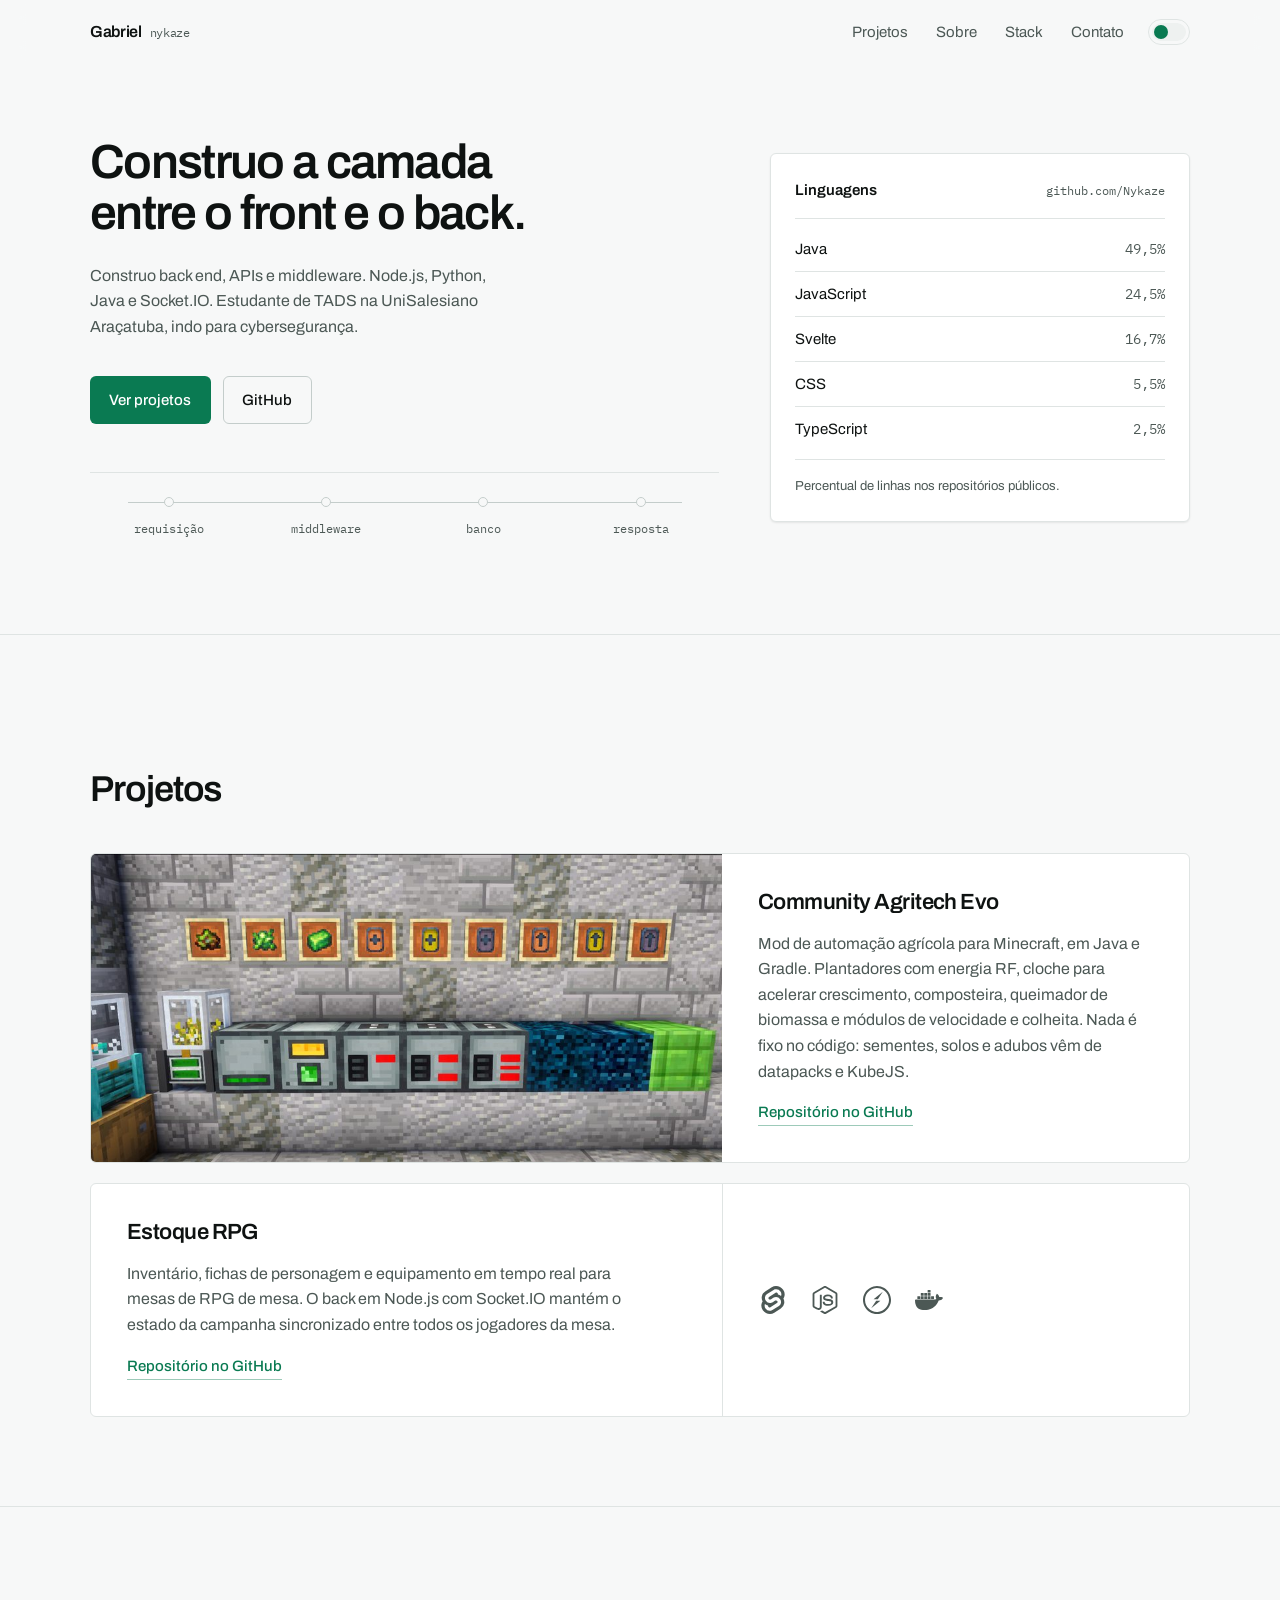
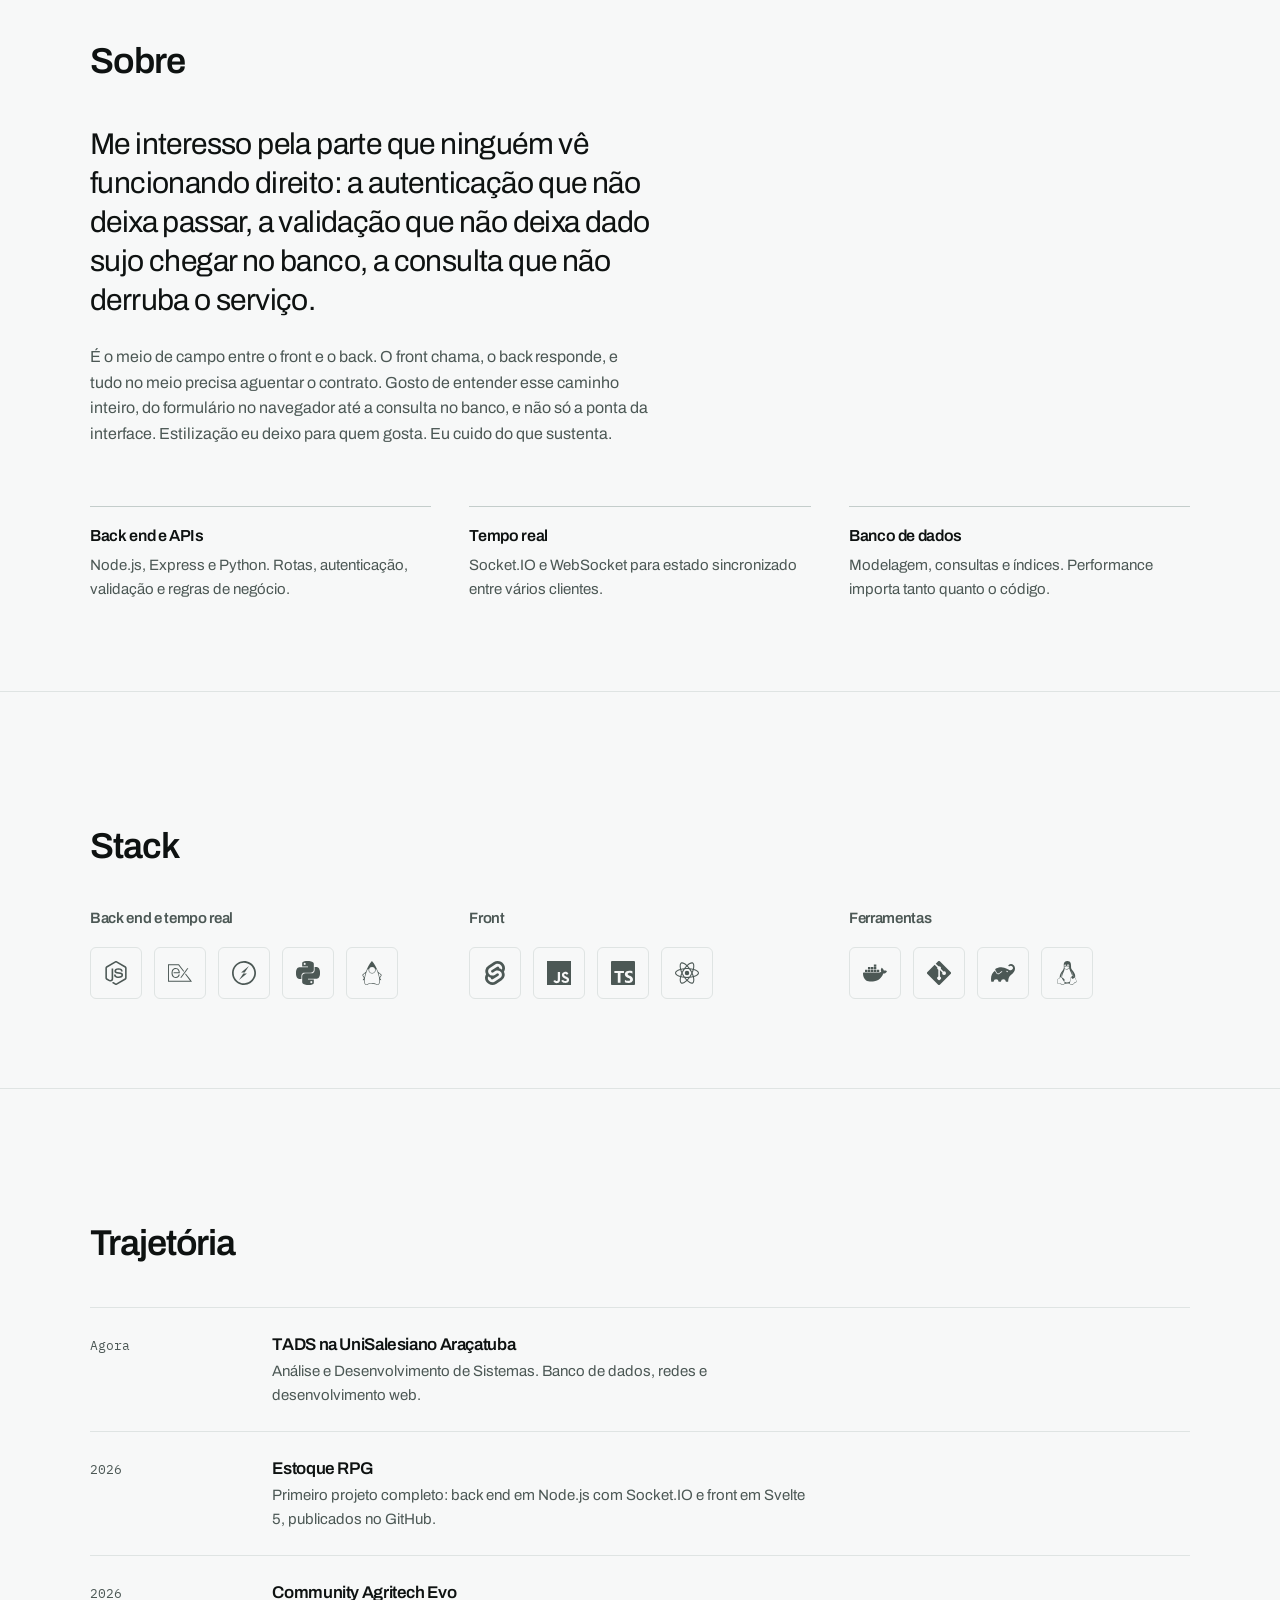
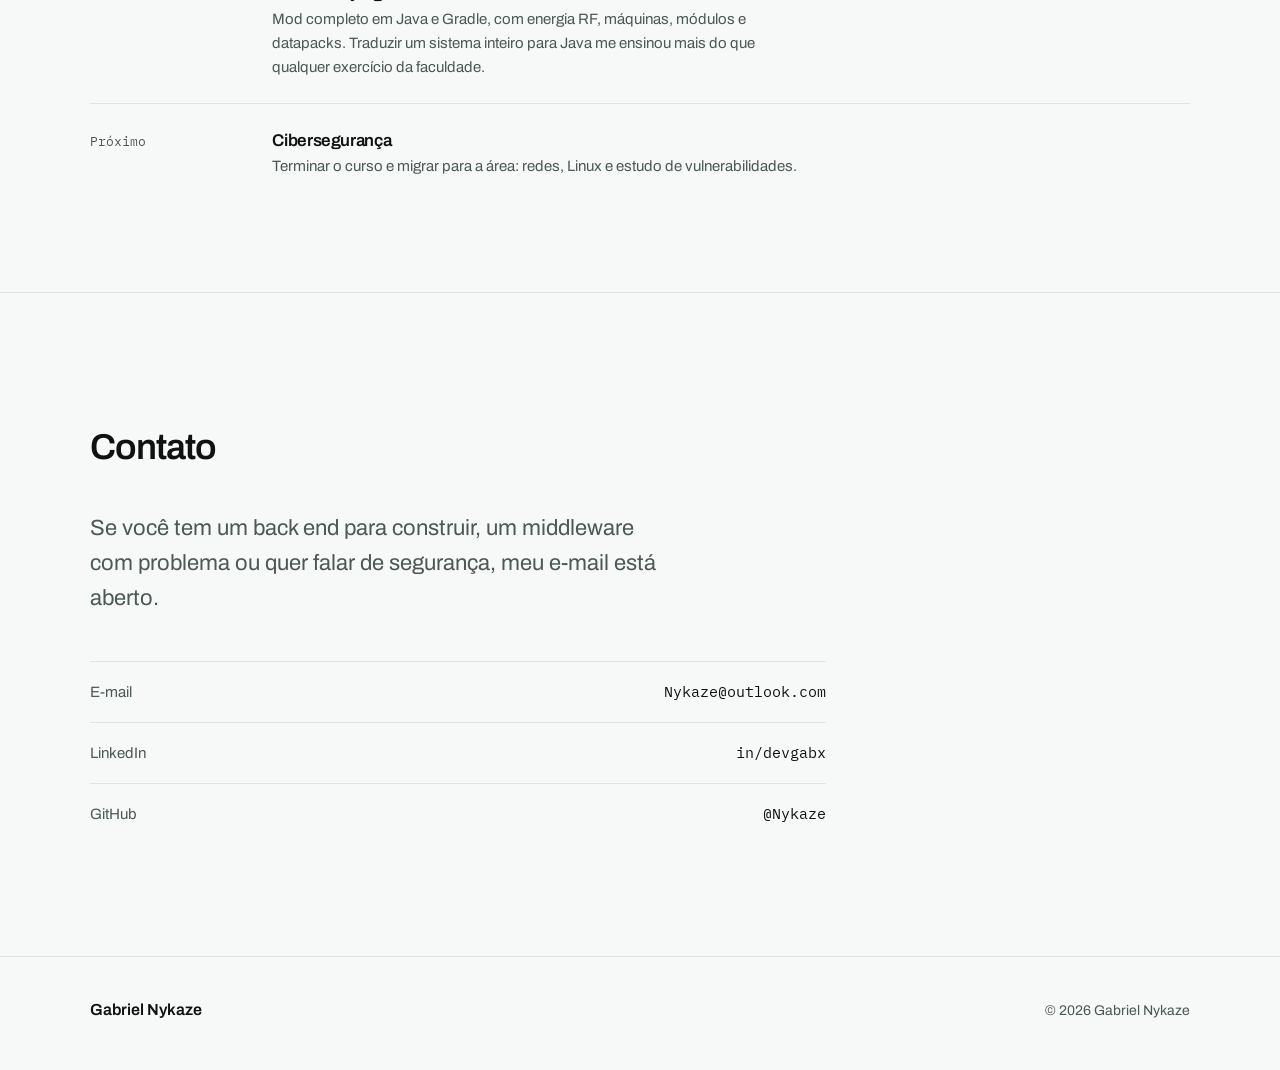
==== commit d66442c5: "Corrige a trajetoria e adiciona uma camada de movimento Correcoes de conteudo: - remove 'No trabalho" ====
--- a/index.html
+++ b/index.html
@@ -23,6 +23,8 @@
 </head>
 <body>
 
+<div class="progress" aria-hidden="true"><div class="progress__bar" id="progress-bar"></div></div>
+
 <a class="skip-link" href="#conteudo">Pular para o conteúdo</a>
 
 <!-- ============ NAV ============ -->
@@ -67,7 +69,7 @@
       </h1>
 
       <p class="hero__sub">
-        Back end de sites, APIs e middleware. Node.js, Python, Java e Socket.IO.
+        Construo back end, APIs e middleware. Node.js, Python, Java e Socket.IO.
         Estudante de TADS na UniSalesiano Araçatuba, indo para cybersegurança.
       </p>
 
@@ -76,6 +78,18 @@
         <a class="btn btn--ghost" href="https://github.com/Nykaze" target="_blank" rel="noopener noreferrer">
           GitHub
         </a>
+      </div>
+
+      <!-- Diagrama do caminho que ele constroi: request entra, middleware
+           traduz, banco responde. Sem animacao ele continua legivel. -->
+      <div class="flow">
+        <span class="flow__rail" aria-hidden="true"></span>
+        <ol class="flow__track">
+          <li class="flow__step"><span class="flow__dot"></span><span class="flow__name">requisição</span></li>
+          <li class="flow__step"><span class="flow__dot"></span><span class="flow__name">middleware</span></li>
+          <li class="flow__step"><span class="flow__dot"></span><span class="flow__name">banco</span></li>
+          <li class="flow__step"><span class="flow__dot"></span><span class="flow__name">resposta</span></li>
+        </ol>
       </div>
     </div>
 
@@ -104,11 +118,11 @@
 <!-- ============ PROJETOS ============ -->
 <section class="section" id="projetos">
   <div class="shell">
-    <h2 class="section__title">Projetos</h2>
+    <h2 class="section__title" data-reveal><h2 class="section__title">Projetos</h2>
 
     <div class="projects">
 
-      <article class="project">
+      <article class="project" data-reveal">
         <a class="project__visual" href="https://github.com/Nykaze/Community-Agritech-Evo"
            target="_blank" rel="noopener noreferrer" tabindex="-1" aria-hidden="true">
           <img src="assets/img/agritech-banner.jpg" width="1400" height="470"
@@ -129,7 +143,7 @@
         </div>
       </article>
 
-      <article class="project project--tinted">
+      <article class="project" data-reveal project--tinted">
         <div class="project__body">
           <h3 class="project__title">Estoque RPG</h3>
           <p class="project__text">
@@ -156,13 +170,13 @@
 <!-- ============ SOBRE ============ -->
 <section class="section" id="sobre">
   <div class="shell">
-    <h2 class="section__title">Sobre</h2>
-
-    <div class="manifesto">
+    <h2 class="section__title" data-reveal><h2 class="section__title">Sobre</h2>
+
+    <div class="manifesto" data-reveal>
       <p class="manifesto__lead">
-        Eu trabalho na parte que ninguém vê funcionando direito: a autenticação que não
-        deixa passar, a validação que não deixa dado sujo chegar no banco, a consulta que
-        não derruba o serviço.
+        Me interesso pela parte que ninguém vê funcionando direito: a autenticação que
+        não deixa passar, a validação que não deixa dado sujo chegar no banco, a consulta
+        que não derruba o serviço.
       </p>
       <p class="manifesto__body">
         É o meio de campo entre o front e o back. O front chama, o back responde, e tudo
@@ -173,15 +187,15 @@
     </div>
 
     <div class="pillars">
-      <div class="pillar">
+      <div class="pillar" data-reveal>
         <h3 class="pillar__title">Back end e APIs</h3>
         <p class="pillar__text">Node.js, Express e Python. Rotas, autenticação, validação e regras de negócio.</p>
       </div>
-      <div class="pillar">
+      <div class="pillar" data-reveal>
         <h3 class="pillar__title">Tempo real</h3>
         <p class="pillar__text">Socket.IO e WebSocket para estado sincronizado entre vários clientes.</p>
       </div>
-      <div class="pillar">
+      <div class="pillar" data-reveal>
         <h3 class="pillar__title">Banco de dados</h3>
         <p class="pillar__text">Modelagem, consultas e índices. Performance importa tanto quanto o código.</p>
       </div>
@@ -192,10 +206,10 @@
 <!-- ============ STACK ============ -->
 <section class="section" id="stack">
   <div class="shell">
-    <h2 class="section__title">Stack</h2>
+    <h2 class="section__title" data-reveal><h2 class="section__title">Stack</h2>
 
     <div class="stack-grid">
-      <div class="stack-group">
+      <div class="stack-group" data-reveal>
         <h3 class="stack-group__title">Back end e tempo real</h3>
         <ul class="stack-list">
           <li title="Node.js"><svg class="icon" aria-hidden="true"><use href="#i-nodedotjs"></use></svg></li>
@@ -206,7 +220,7 @@
         </ul>
       </div>
 
-      <div class="stack-group">
+      <div class="stack-group" data-reveal>
         <h3 class="stack-group__title">Front</h3>
         <ul class="stack-list">
           <li title="Svelte"><svg class="icon" aria-hidden="true"><use href="#i-svelte"></use></svg></li>
@@ -216,7 +230,7 @@
         </ul>
       </div>
 
-      <div class="stack-group">
+      <div class="stack-group" data-reveal>
         <h3 class="stack-group__title">Ferramentas</h3>
         <ul class="stack-list">
           <li title="Docker"><svg class="icon" aria-hidden="true"><use href="#i-docker"></use></svg></li>
@@ -232,35 +246,35 @@
 <!-- ============ TRAJETORIA ============ -->
 <section class="section" id="trajetoria">
   <div class="shell">
-    <h2 class="section__title">Trajetória</h2>
+    <h2 class="section__title" data-reveal><h2 class="section__title">Trajetória</h2>
 
     <ol class="timeline">
-      <li class="timeline__item">
+      <li class="timeline__item" data-reveal>
         <p class="timeline__when">Agora</p>
         <div>
           <h3 class="timeline__title">TADS na UniSalesiano Araçatuba</h3>
           <p class="timeline__text">Análise e Desenvolvimento de Sistemas. Banco de dados, redes e desenvolvimento web.</p>
         </div>
       </li>
-      <li class="timeline__item">
-        <p class="timeline__when">No trabalho</p>
-        <div>
-          <h3 class="timeline__title">Back end de sites e middleware</h3>
-          <p class="timeline__text">Sistemas web com Node.js e APIs, mantendo a camada que liga o front ao back.</p>
-        </div>
-      </li>
-      <li class="timeline__item">
+      <li class="timeline__item" data-reveal>
         <p class="timeline__when">2026</p>
         <div>
-          <h3 class="timeline__title">Primeiros projetos publicados</h3>
-          <p class="timeline__text">Estoque RPG e Community Agritech Evo, abertos no GitHub com README e licença.</p>
-        </div>
-      </li>
-      <li class="timeline__item">
+          <h3 class="timeline__title">Estoque RPG</h3>
+          <p class="timeline__text">Primeiro projeto completo: back end em Node.js com Socket.IO e front em Svelte 5, publicados no GitHub.</p>
+        </div>
+      </li>
+      <li class="timeline__item" data-reveal>
+        <p class="timeline__when">2026</p>
+        <div>
+          <h3 class="timeline__title">Community Agritech Evo</h3>
+          <p class="timeline__text">Mod completo em Java e Gradle, com energia RF, máquinas, módulos e datapacks. Traduzir um sistema inteiro para Java me ensinou mais do que qualquer exercício da faculdade.</p>
+        </div>
+      </li>
+      <li class="timeline__item" data-reveal>
         <p class="timeline__when">Próximo</p>
         <div>
           <h3 class="timeline__title">Cibersegurança</h3>
-          <p class="timeline__text">Redes, Linux e estudo de vulnerabilidades. É para onde a faculdade está me levando.</p>
+          <p class="timeline__text">Terminar o curso e migrar para a área: redes, Linux e estudo de vulnerabilidades.</p>
         </div>
       </li>
     </ol>
@@ -270,14 +284,14 @@
 <!-- ============ CONTATO ============ -->
 <section class="section section--contact" id="contato">
   <div class="shell">
-    <h2 class="section__title">Contato</h2>
+    <h2 class="section__title" data-reveal><h2 class="section__title">Contato</h2>
 
     <p class="contact__lead">
-      Se você tem um back end para construir, um middleware com problema ou quer falar
-      de segurança, meu e-mail está aberto.
-    </p>
-
-    <ul class="contact-list">
+        Se você tem um back end para construir, um middleware com problema ou quer falar
+        de segurança, meu e-mail está aberto.
+      </p>
+
+    <ul class="contact-list" data-reveal>
       <li>
         <a class="contact-row" href="mailto:Nykaze@outlook.com">
           <span class="contact-row__label">E-mail</span>
--- a/assets/css/styles.css
+++ b/assets/css/styles.css
@@ -310,6 +310,100 @@
   gap: 0.75rem;
 }
 
+/* Diagrama do caminho request -> resposta. A linha e o estado final,
+   o varredor e a animacao. Tudo aqui e conteudo, nao decoracao. */
+.flow {
+  margin-top: 3rem;
+  padding-top: 1.5rem;
+  border-top: 1px solid var(--border);
+  position: relative;
+}
+
+.flow__track {
+  display: grid;
+  grid-template-columns: repeat(4, minmax(0, 1fr));
+  align-items: start;
+}
+
+/* Trilho que une os nos. top = padding do fluxo + metade do no,
+   para a linha passar pelo centro das bolas. */
+.flow__rail {
+  position: absolute;
+  top: calc(1.5rem + 5px);
+  left: 6%;
+  right: 6%;
+  height: 1px;
+  background: var(--border-strong);
+}
+
+.flow__step {
+  display: flex;
+  flex-direction: column;
+  align-items: center;
+  gap: 0.75rem;
+  position: relative;
+}
+
+.flow__dot {
+  width: 0.625rem;
+  height: 0.625rem;
+  border-radius: 999px;
+  background: var(--bg);
+  border: 1px solid var(--border-strong);
+}
+
+.flow__name {
+  font-family: var(--mono);
+  font-size: 0.75rem;
+  color: var(--text-muted);
+}
+
+/* O varredor percorre o trilho inteiro e cada no acende quando passa
+   por cima dele, na ordem request -> middleware -> banco -> resposta.
+   Animar background-position e paint puro: nao mexe em layout. */
+@media (prefers-reduced-motion: no-preference) {
+  .flow__rail {
+    background-image: linear-gradient(
+      90deg,
+      var(--border-strong) 0%,
+      var(--border-strong) 42%,
+      var(--accent) 50%,
+      var(--border-strong) 58%,
+      var(--border-strong) 100%
+    );
+    background-size: 280% 100%;
+    background-repeat: no-repeat;
+    animation: flow-sweep 7s linear infinite;
+  }
+
+  .flow__dot,
+  .flow__name {
+    animation: flow-node 7s ease-in-out infinite;
+  }
+  .flow__step:nth-child(1) :is(.flow__dot, .flow__name) { animation-delay: 0s; }
+  .flow__step:nth-child(2) :is(.flow__dot, .flow__name) { animation-delay: 1.4s; }
+  .flow__step:nth-child(3) :is(.flow__dot, .flow__name) { animation-delay: 2.8s; }
+  .flow__step:nth-child(4) :is(.flow__dot, .flow__name) { animation-delay: 4.2s; }
+
+  .flow__dot { animation-name: flow-node; }
+  .flow__name { animation-name: flow-label; }
+}
+
+@keyframes flow-sweep {
+  from { background-position: 150% 0; }
+  to   { background-position: -110% 0; }
+}
+
+@keyframes flow-node {
+  0%, 2%    { background: var(--accent); border-color: var(--accent); }
+  16%, 100% { background: var(--bg); border-color: var(--border-strong); }
+}
+
+@keyframes flow-label {
+  0%, 2%    { color: var(--accent); }
+  20%, 100% { color: var(--text-muted); }
+}
+
 /* Painel de linguagens */
 .panel {
   background: var(--surface);
@@ -625,9 +719,40 @@
 .error-page .hero__actions { margin-top: 2rem; }
 
 /* ---------- 14. Movimento --------------------------------- */
-/* Um unico momento autoral: a chegada do hero, em ordem de
-   leitura (titulo, texto, acoes, painel). O resto da pagina
-   ja nasce visivel. Sem JS, nada se move. */
+/* Barra de progresso: transform puro, nada de reflow. */
+.progress {
+  position: fixed;
+  top: 0;
+  left: 0;
+  right: 0;
+  height: 2px;
+  z-index: 50;
+  pointer-events: none;
+}
+.progress__bar {
+  height: 100%;
+  background: var(--accent);
+  transform: scaleX(0);
+  transform-origin: left center;
+  will-change: transform;
+}
+
+/* Revelacao por secao. O padrao do documento e visivel: quem nao tem
+   JS, ou pediu menos movimento, ve tudo parado e correto. */
+@media (prefers-reduced-motion: no-preference) {
+  .js-reveal [data-reveal] {
+    opacity: 0;
+    transform: translateY(20px);
+    transition: opacity 0.65s var(--ease-out-expo),
+                transform 0.65s var(--ease-out-expo);
+  }
+  .js-reveal [data-reveal].is-in {
+    opacity: 1;
+    transform: none;
+  }
+}
+
+/* Um unico momento no load: a chegada do hero. */
 @keyframes rise {
   from { opacity: 0; transform: translateY(14px); }
   to   { opacity: 1; transform: none; }
@@ -637,7 +762,8 @@
   .js-anim .hero__title { animation: rise 0.7s var(--ease-out-expo) 0.05s both; }
   .js-anim .hero__sub   { animation: rise 0.7s var(--ease-out-expo) 0.16s both; }
   .js-anim .hero__actions { animation: rise 0.7s var(--ease-out-expo) 0.26s both; }
-  .js-anim .panel        { animation: rise 0.7s var(--ease-out-expo) 0.34s both; }
+  .js-anim .flow        { animation: rise 0.7s var(--ease-out-expo) 0.36s both; }
+  .js-anim .panel       { animation: rise 0.7s var(--ease-out-expo) 0.44s both; }
 }
 
 /* ---------- 15. Responsivo -------------------------------- */
@@ -679,6 +805,7 @@
   .nav__links a + a { border-top: 1px solid var(--border); }
 
   .hero__title br { display: none; }
+  .flow { margin-top: 2.25rem; }
   .pillars,
   .stack-grid,
   .timeline__item { grid-template-columns: minmax(0, 1fr); }
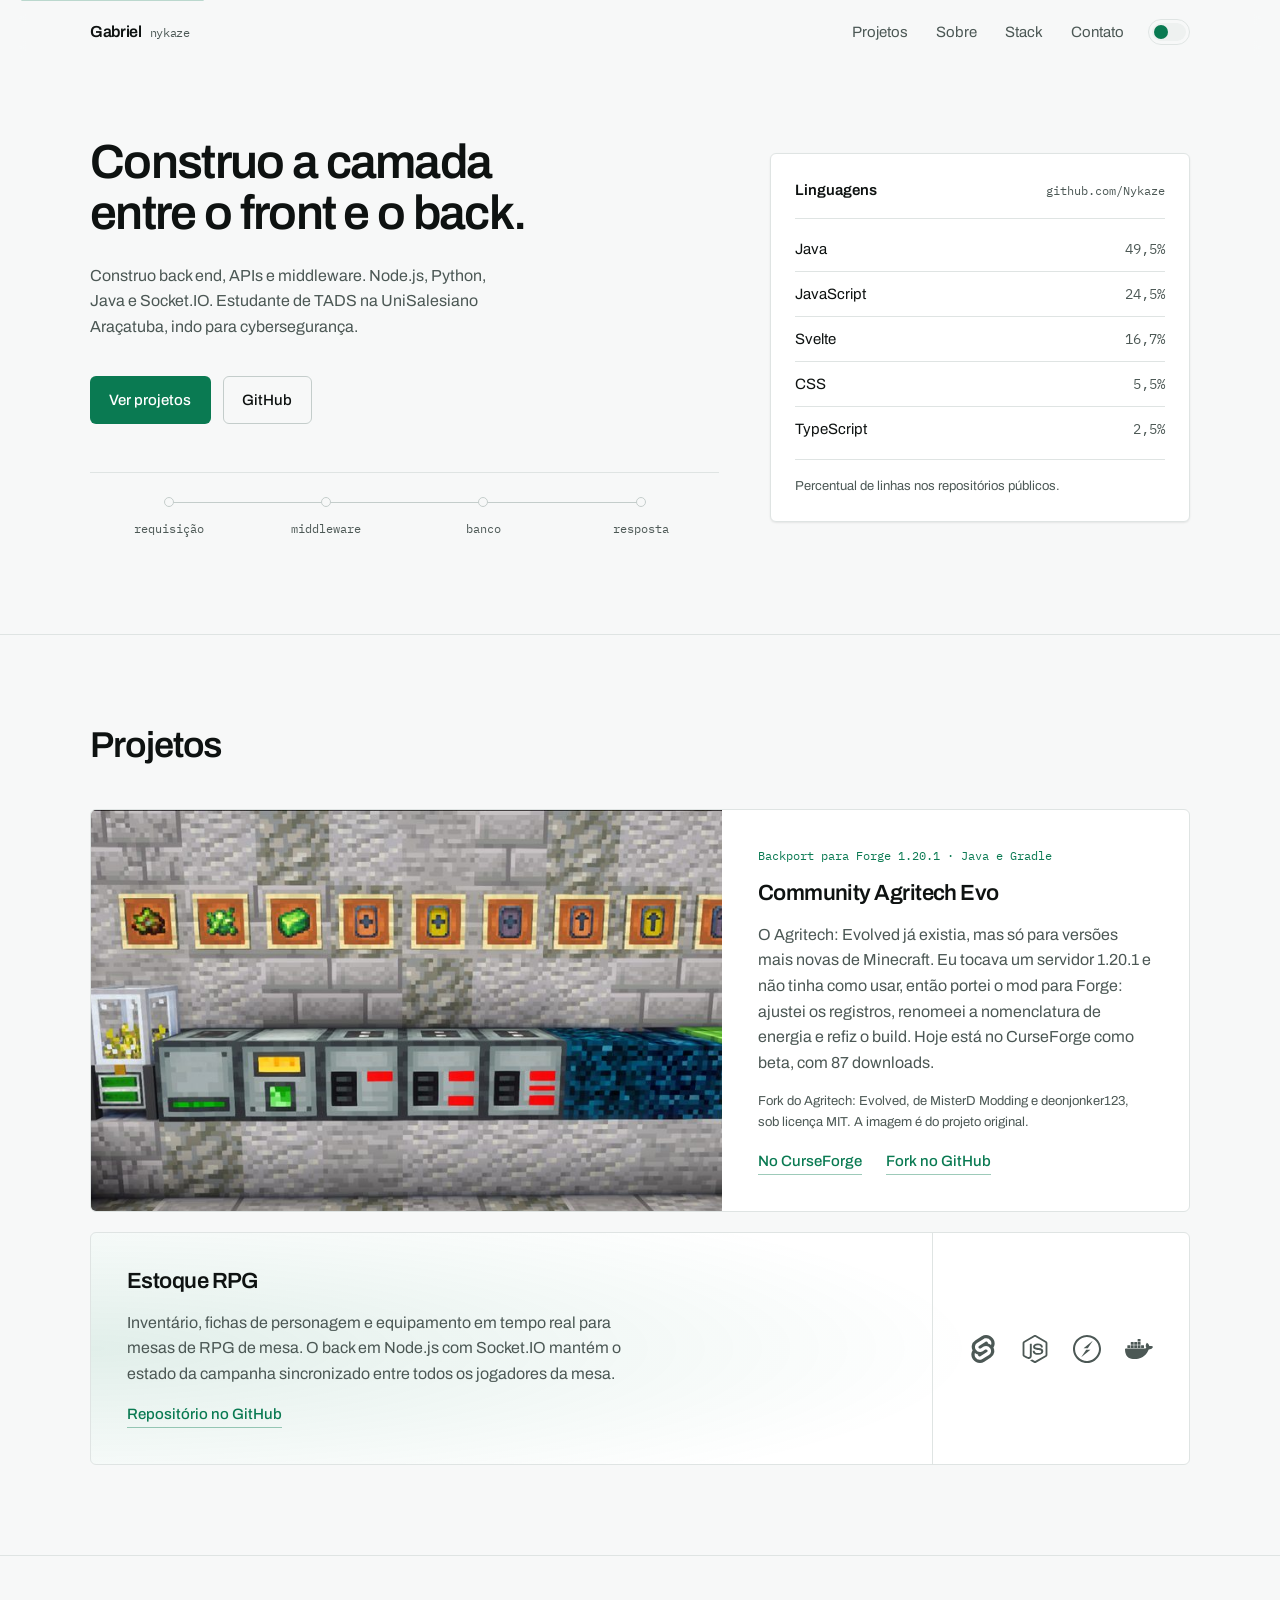
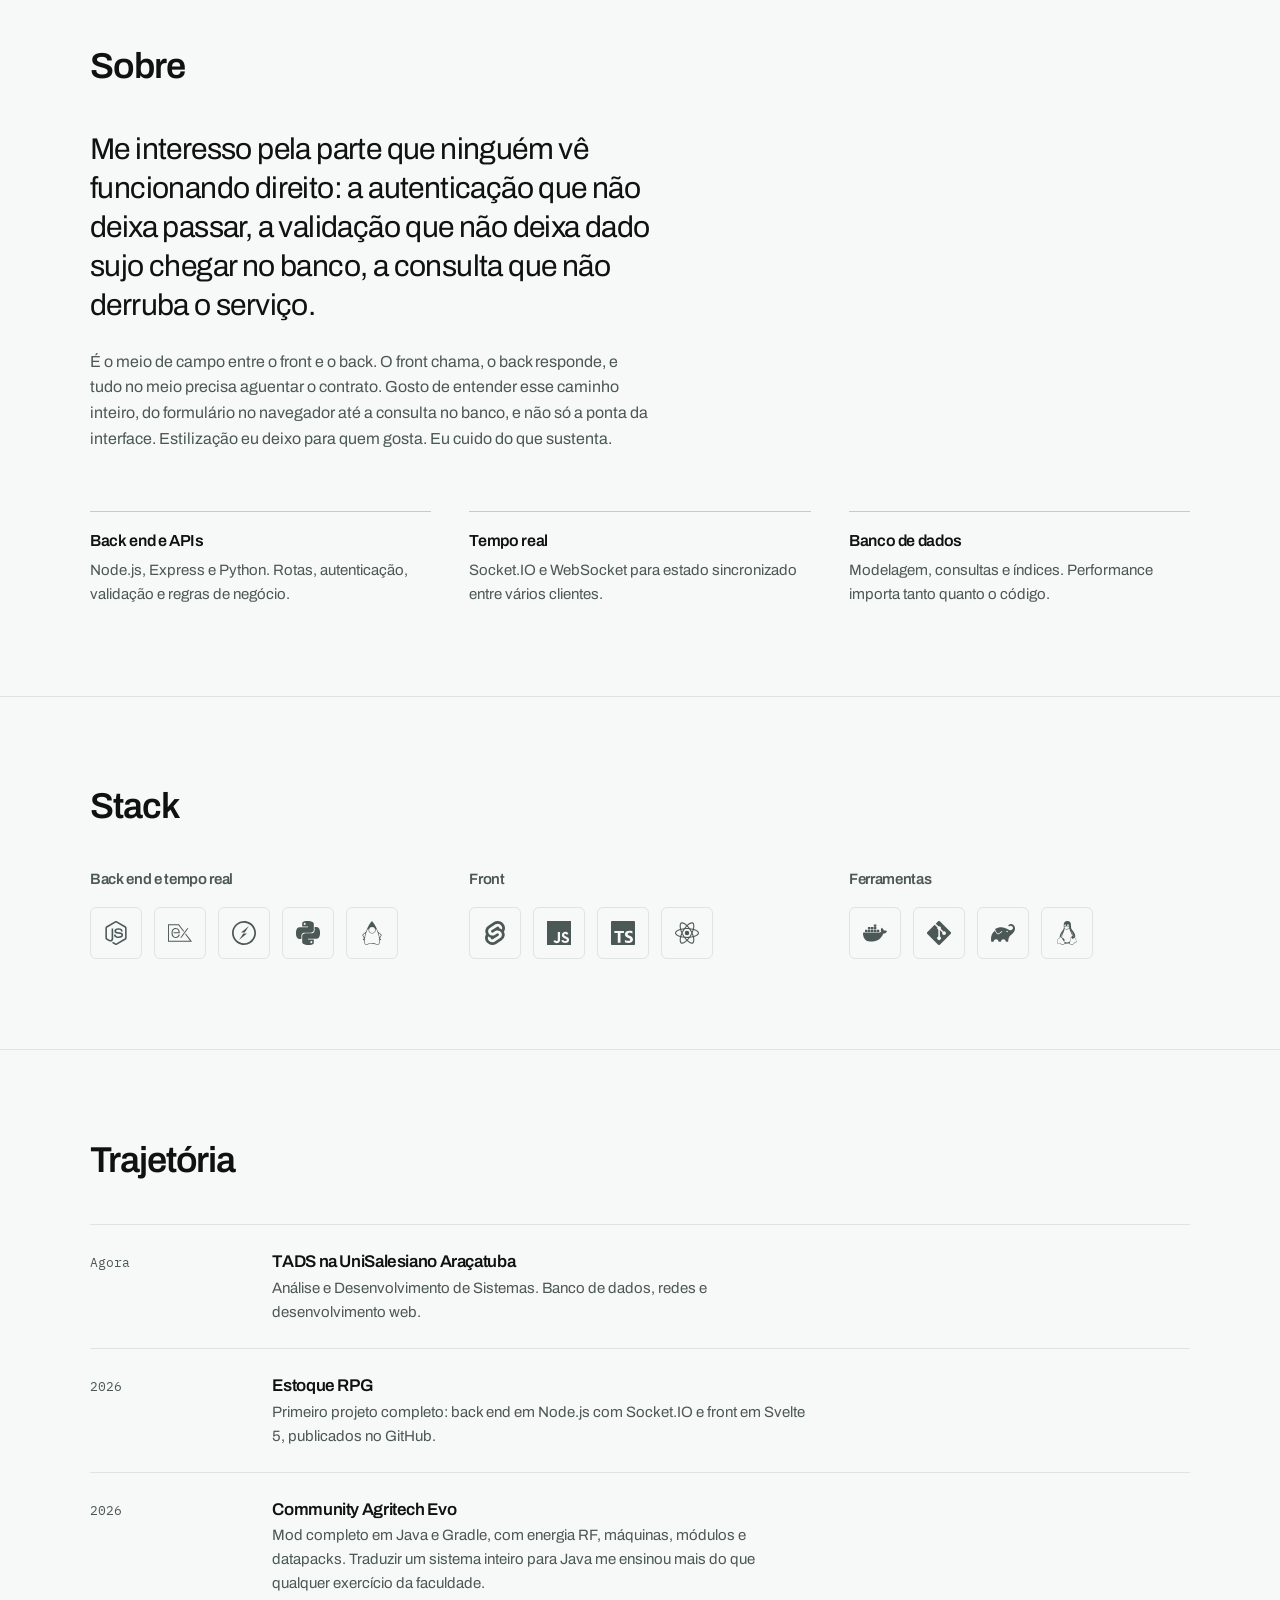
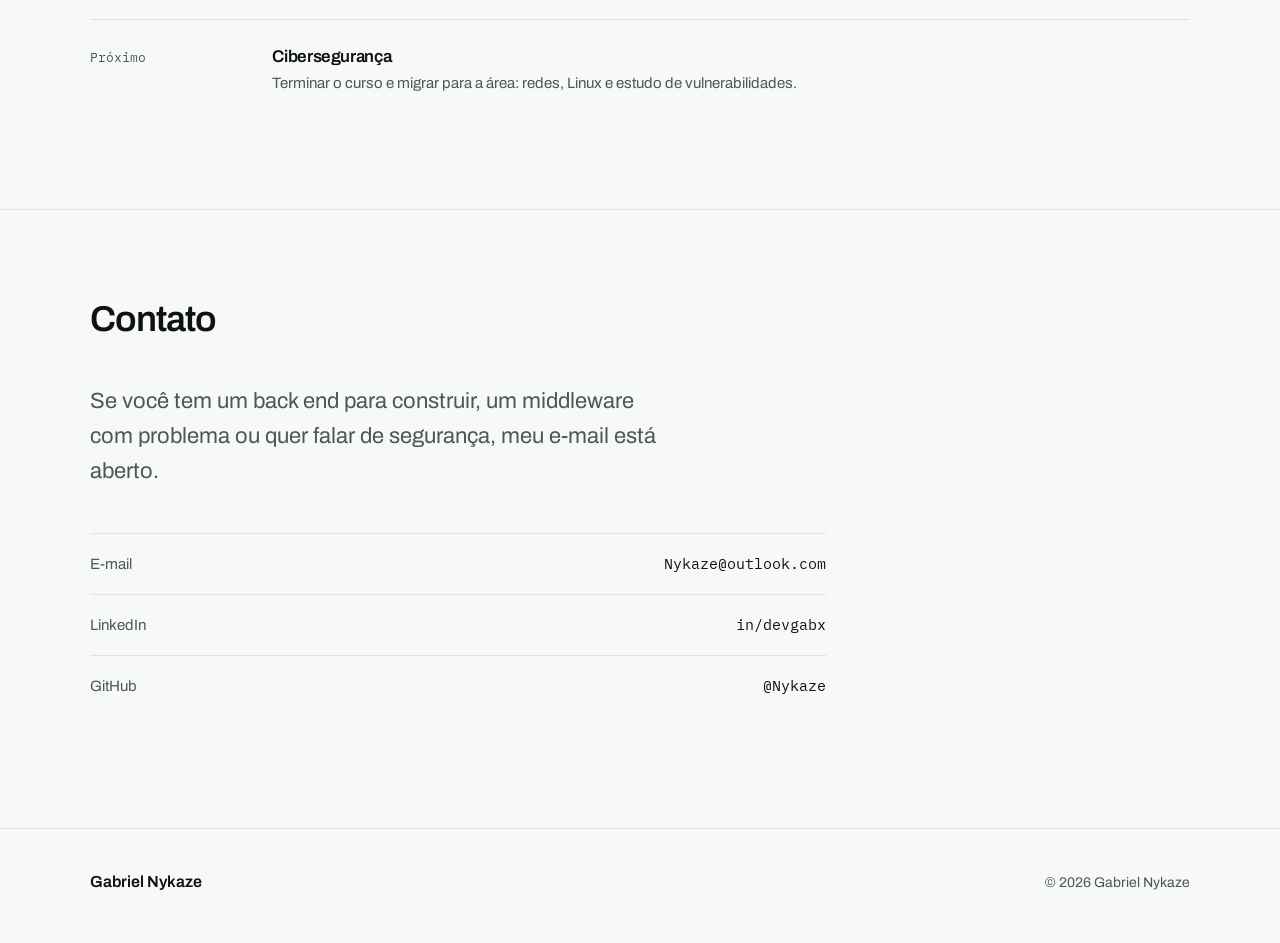
==== commit 42d058f0: "Corrige o card do Agritech: e um fork, nao um mod original O repo Nykaze/Community-Agritech-Evo e fo" ====
--- a/index.html
+++ b/index.html
@@ -118,32 +118,41 @@
 <!-- ============ PROJETOS ============ -->
 <section class="section" id="projetos">
   <div class="shell">
-    <h2 class="section__title" data-reveal><h2 class="section__title">Projetos</h2>
+    <h2 class="section__title" data-reveal>Projetos</h2>
 
     <div class="projects">
 
-      <article class="project" data-reveal">
-        <a class="project__visual" href="https://github.com/Nykaze/Community-Agritech-Evo"
+      <article class="project" data-reveal>
+        <a class="project__visual" href="https://www.curseforge.com/minecraft/mc-mods/community-agritech-evolved"
            target="_blank" rel="noopener noreferrer" tabindex="-1" aria-hidden="true">
           <img src="assets/img/agritech-banner.jpg" width="1400" height="470"
                loading="lazy" decoding="async"
-               alt="Banjo do mod Agritech Evolved, com plantadores, cloche e máquinas de biomassa.">
+               alt="Banjo do Agritech: Evolved original, com plantadores, cloche e máquinas de biomassa.">
         </a>
 
         <div class="project__body">
+          <p class="project__kind">Backport para Forge 1.20.1 · Java e Gradle</p>
           <h3 class="project__title">Community Agritech Evo</h3>
           <p class="project__text">
-            Mod de automação agrícola para Minecraft, em Java e Gradle. Plantadores com
-            energia RF, cloche para acelerar crescimento, composteira, queimador de biomassa
-            e módulos de velocidade e colheita. Nada é fixo no código: sementes, solos e
-            adubos vêm de datapacks e KubeJS.
+            O Agritech: Evolved já existia, mas só para versões mais novas de Minecraft.
+            Eu tocava um servidor 1.20.1 e não tinha como usar, então portei o mod para
+            Forge: ajustei os registros, renomeei a nomenclatura de energia e refiz o build.
+            Hoje está no CurseForge como beta, com 87 downloads.
           </p>
-          <a class="link" href="https://github.com/Nykaze/Community-Agritech-Evo"
-             target="_blank" rel="noopener noreferrer">Repositório no GitHub</a>
+          <p class="project__note">
+            Fork do Agritech: Evolved, de MisterD Modding e deonjonker123, sob licença MIT.
+            A imagem é do projeto original.
+          </p>
+          <p class="project__links">
+            <a class="link" href="https://www.curseforge.com/minecraft/mc-mods/community-agritech-evolved"
+               target="_blank" rel="noopener noreferrer">No CurseForge</a>
+            <a class="link" href="https://github.com/Nykaze/Community-Agritech-Evo"
+               target="_blank" rel="noopener noreferrer">Fork no GitHub</a>
+          </p>
         </div>
       </article>
 
-      <article class="project" data-reveal project--tinted">
+      <article class="project project--tinted" data-reveal>
         <div class="project__body">
           <h3 class="project__title">Estoque RPG</h3>
           <p class="project__text">
@@ -156,10 +165,10 @@
         </div>
 
         <ul class="project__tech" aria-label="Tecnologias do Estoque RPG">
-          <li title="Svelte"><svg class="icon" aria-hidden="true"><use href="#i-svelte"></use></svg></li>
-          <li title="Node.js"><svg class="icon" aria-hidden="true"><use href="#i-nodedotjs"></use></svg></li>
-          <li title="Socket.IO"><svg class="icon" aria-hidden="true"><use href="#i-socketdotio"></use></svg></li>
-          <li title="Docker"><svg class="icon" aria-hidden="true"><use href="#i-docker"></use></svg></li>
+          <li title="Svelte"><span class="sr-only">Svelte</span><svg class="icon" aria-hidden="true"><use href="#i-svelte"></use></svg></li>
+          <li title="Node.js"><span class="sr-only">Node.js</span><svg class="icon" aria-hidden="true"><use href="#i-nodedotjs"></use></svg></li>
+          <li title="Socket.IO"><span class="sr-only">Socket.IO</span><svg class="icon" aria-hidden="true"><use href="#i-socketdotio"></use></svg></li>
+          <li title="Docker"><span class="sr-only">Docker</span><svg class="icon" aria-hidden="true"><use href="#i-docker"></use></svg></li>
         </ul>
       </article>
 
@@ -170,7 +179,7 @@
 <!-- ============ SOBRE ============ -->
 <section class="section" id="sobre">
   <div class="shell">
-    <h2 class="section__title" data-reveal><h2 class="section__title">Sobre</h2>
+    <h2 class="section__title" data-reveal>Sobre</h2>
 
     <div class="manifesto" data-reveal>
       <p class="manifesto__lead">
@@ -206,37 +215,37 @@
 <!-- ============ STACK ============ -->
 <section class="section" id="stack">
   <div class="shell">
-    <h2 class="section__title" data-reveal><h2 class="section__title">Stack</h2>
+    <h2 class="section__title" data-reveal>Stack</h2>
 
     <div class="stack-grid">
       <div class="stack-group" data-reveal>
         <h3 class="stack-group__title">Back end e tempo real</h3>
         <ul class="stack-list">
-          <li title="Node.js"><svg class="icon" aria-hidden="true"><use href="#i-nodedotjs"></use></svg></li>
-          <li title="Express"><svg class="icon" aria-hidden="true"><use href="#i-express"></use></svg></li>
-          <li title="Socket.IO"><svg class="icon" aria-hidden="true"><use href="#i-socketdotio"></use></svg></li>
-          <li title="Python"><svg class="icon" aria-hidden="true"><use href="#i-python"></use></svg></li>
-          <li title="Java"><svg class="icon" aria-hidden="true"><use href="#i-openjdk"></use></svg></li>
+          <li title="Node.js"><span class="sr-only">Node.js</span><svg class="icon" aria-hidden="true"><use href="#i-nodedotjs"></use></svg></li>
+          <li title="Express"><span class="sr-only">Express</span><svg class="icon" aria-hidden="true"><use href="#i-express"></use></svg></li>
+          <li title="Socket.IO"><span class="sr-only">Socket.IO</span><svg class="icon" aria-hidden="true"><use href="#i-socketdotio"></use></svg></li>
+          <li title="Python"><span class="sr-only">Python</span><svg class="icon" aria-hidden="true"><use href="#i-python"></use></svg></li>
+          <li title="Java"><span class="sr-only">Java</span><svg class="icon" aria-hidden="true"><use href="#i-openjdk"></use></svg></li>
         </ul>
       </div>
 
       <div class="stack-group" data-reveal>
         <h3 class="stack-group__title">Front</h3>
         <ul class="stack-list">
-          <li title="Svelte"><svg class="icon" aria-hidden="true"><use href="#i-svelte"></use></svg></li>
-          <li title="JavaScript"><svg class="icon" aria-hidden="true"><use href="#i-javascript"></use></svg></li>
-          <li title="TypeScript"><svg class="icon" aria-hidden="true"><use href="#i-typescript"></use></svg></li>
-          <li title="React"><svg class="icon" aria-hidden="true"><use href="#i-react"></use></svg></li>
+          <li title="Svelte"><span class="sr-only">Svelte</span><svg class="icon" aria-hidden="true"><use href="#i-svelte"></use></svg></li>
+          <li title="JavaScript"><span class="sr-only">JavaScript</span><svg class="icon" aria-hidden="true"><use href="#i-javascript"></use></svg></li>
+          <li title="TypeScript"><span class="sr-only">TypeScript</span><svg class="icon" aria-hidden="true"><use href="#i-typescript"></use></svg></li>
+          <li title="React"><span class="sr-only">React</span><svg class="icon" aria-hidden="true"><use href="#i-react"></use></svg></li>
         </ul>
       </div>
 
       <div class="stack-group" data-reveal>
         <h3 class="stack-group__title">Ferramentas</h3>
         <ul class="stack-list">
-          <li title="Docker"><svg class="icon" aria-hidden="true"><use href="#i-docker"></use></svg></li>
-          <li title="Git"><svg class="icon" aria-hidden="true"><use href="#i-git"></use></svg></li>
-          <li title="Gradle"><svg class="icon" aria-hidden="true"><use href="#i-gradle"></use></svg></li>
-          <li title="Linux"><svg class="icon" aria-hidden="true"><use href="#i-linux"></use></svg></li>
+          <li title="Docker"><span class="sr-only">Docker</span><svg class="icon" aria-hidden="true"><use href="#i-docker"></use></svg></li>
+          <li title="Git"><span class="sr-only">Git</span><svg class="icon" aria-hidden="true"><use href="#i-git"></use></svg></li>
+          <li title="Gradle"><span class="sr-only">Gradle</span><svg class="icon" aria-hidden="true"><use href="#i-gradle"></use></svg></li>
+          <li title="Linux"><span class="sr-only">Linux</span><svg class="icon" aria-hidden="true"><use href="#i-linux"></use></svg></li>
         </ul>
       </div>
     </div>
@@ -246,7 +255,7 @@
 <!-- ============ TRAJETORIA ============ -->
 <section class="section" id="trajetoria">
   <div class="shell">
-    <h2 class="section__title" data-reveal><h2 class="section__title">Trajetória</h2>
+    <h2 class="section__title" data-reveal>Trajetória</h2>
 
     <ol class="timeline">
       <li class="timeline__item" data-reveal>
@@ -284,12 +293,12 @@
 <!-- ============ CONTATO ============ -->
 <section class="section section--contact" id="contato">
   <div class="shell">
-    <h2 class="section__title" data-reveal><h2 class="section__title">Contato</h2>
-
-    <p class="contact__lead">
-        Se você tem um back end para construir, um middleware com problema ou quer falar
-        de segurança, meu e-mail está aberto.
-      </p>
+    <h2 class="section__title" data-reveal>Contato</h2>
+
+    <p class="contact__lead" data-reveal>
+      Se você tem um back end para construir, um middleware com problema ou quer falar
+      de segurança, meu e-mail está aberto.
+    </p>
 
     <ul class="contact-list" data-reveal>
       <li>
--- a/assets/css/styles.css
+++ b/assets/css/styles.css
@@ -40,7 +40,7 @@
   --text-muted: #4c5855;
   --accent: #0a7a52;
   --accent-ink: #ffffff;
-  --accent-soft: rgba(10, 122, 82, 0.08);
+  --accent-soft: rgba(10, 122, 82, 0.12);
   --shadow: 0 1px 2px rgba(14, 18, 17, 0.08);
 
   --r: 6px;
@@ -143,19 +143,23 @@
   border-radius: 2px;
 }
 
+/* Fica fora da tela por transform, nunca por top: animar top
+   dispara layout a cada quadro. E fixed, e nao absolute, para o
+   link aparecer no topo da viewport mesmo com a pagina rolada. */
 .skip-link {
-  position: absolute;
+  position: fixed;
   left: 1rem;
-  top: -4rem;
+  top: 1rem;
   z-index: 100;
   padding: 0.6rem 1rem;
   background: var(--accent);
   color: var(--accent-ink);
   border-radius: var(--r);
   font-weight: 600;
-  transition: top 0.2s var(--ease);
-}
-.skip-link:focus { top: 1rem; }
+  transform: translateY(calc(-100% - 1rem));
+  transition: transform 0.2s var(--ease);
+}
+.skip-link:focus { transform: none; }
 
 .shell {
   width: 100%;
@@ -169,6 +173,20 @@
   height: 1em;
   fill: currentColor;
   flex: none;
+}
+
+/* Texto so para leitor de tela. Usado nas listas de icones, onde o
+   nome da ferramenta mora no title e o SVG e aria-hidden. */
+.sr-only {
+  position: absolute;
+  width: 1px;
+  height: 1px;
+  padding: 0;
+  margin: -1px;
+  overflow: hidden;
+  clip-path: inset(50%);
+  white-space: nowrap;
+  border: 0;
 }
 
 /* ---------- 4. Nav ---------------------------------------- */
@@ -325,13 +343,14 @@
   align-items: start;
 }
 
-/* Trilho que une os nos. top = padding do fluxo + metade do no,
-   para a linha passar pelo centro das bolas. */
+/* Trilho que une os nos. left/right = 12,5%, ou seja, o centro da
+   primeira e da ultima coluna: a linha comeca no primeiro no e
+   termina no ultimo, sem sobra pendurada nas pontas. */
 .flow__rail {
   position: absolute;
   top: calc(1.5rem + 5px);
-  left: 6%;
-  right: 6%;
+  left: 12.5%;
+  right: 12.5%;
   height: 1px;
   background: var(--border-strong);
 }
@@ -488,17 +507,17 @@
 
 .link {
   display: inline-flex;
-  align-items: center;
-  gap: 0.4rem;
   align-self: flex-start;
   font-size: 0.9375rem;
   font-weight: 500;
   color: var(--accent);
   border-bottom: 1px solid color-mix(in srgb, var(--accent) 40%, transparent);
   padding-bottom: 1px;
-  transition: border-color 0.2s var(--ease), gap 0.2s var(--ease);
-}
-.link:hover { border-bottom-color: var(--accent); gap: 0.6rem; }
+  /* O link tem um unico filho, entao gap nao fazia nada no hover.
+     O mesmo recuo do contact-row, por transform, sem reflow. */
+  transition: border-color 0.2s var(--ease), transform 0.25s var(--ease);
+}
+.link:hover { border-bottom-color: var(--accent); transform: translateX(0.25rem); }
 
 /* ---------- 7. Secoes ------------------------------------- */
 .section {
@@ -566,6 +585,24 @@
 .project__text {
   color: var(--text-muted);
   max-width: 58ch;
+}
+
+/* Rotulo do tipo de trabalho e a nota de credito. Mono so aqui:
+   um e data, o outro e referencia. */
+.project__kind {
+  font-family: var(--mono);
+  font-size: 0.75rem;
+  color: var(--accent);
+}
+.project__note {
+  font-size: 0.8125rem;
+  color: var(--text-muted);
+  max-width: 54ch;
+}
+.project__links {
+  display: flex;
+  flex-wrap: wrap;
+  gap: 0.5rem 1.5rem;
 }
 
 .project__tech {
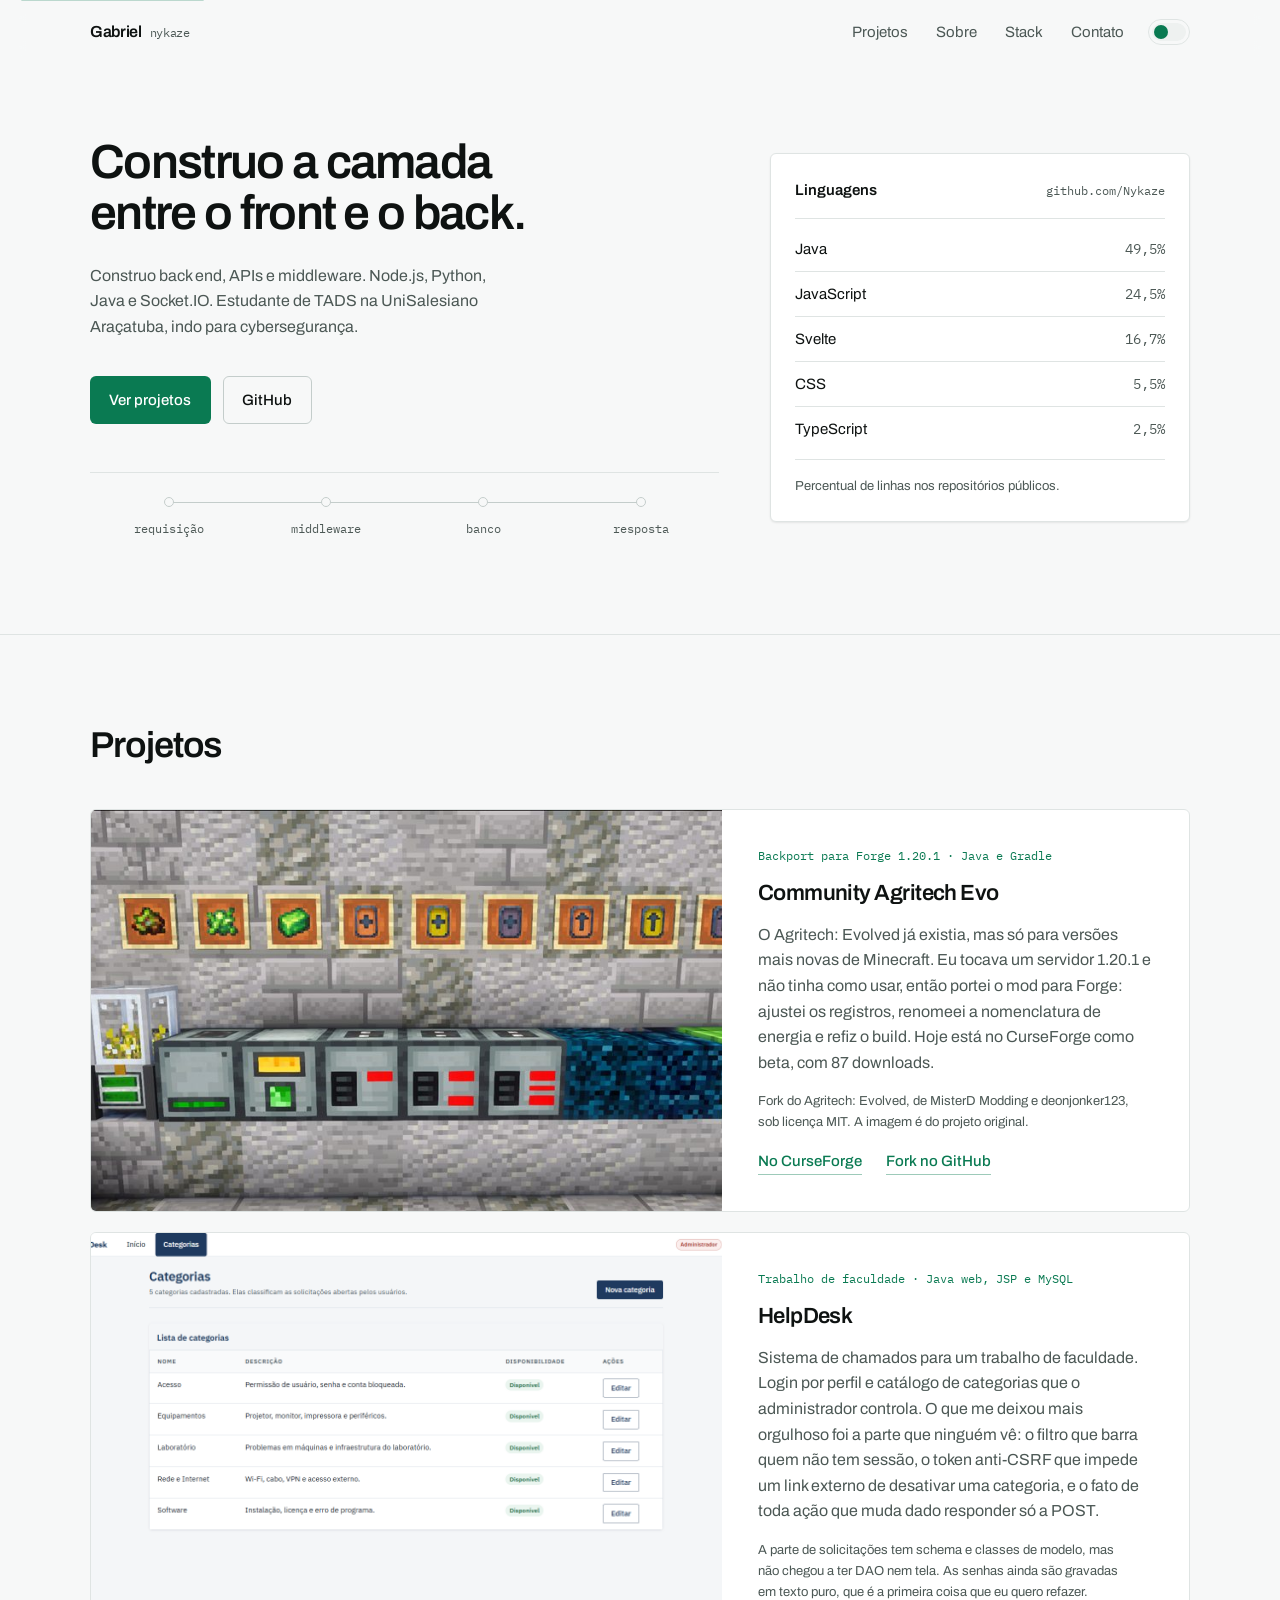
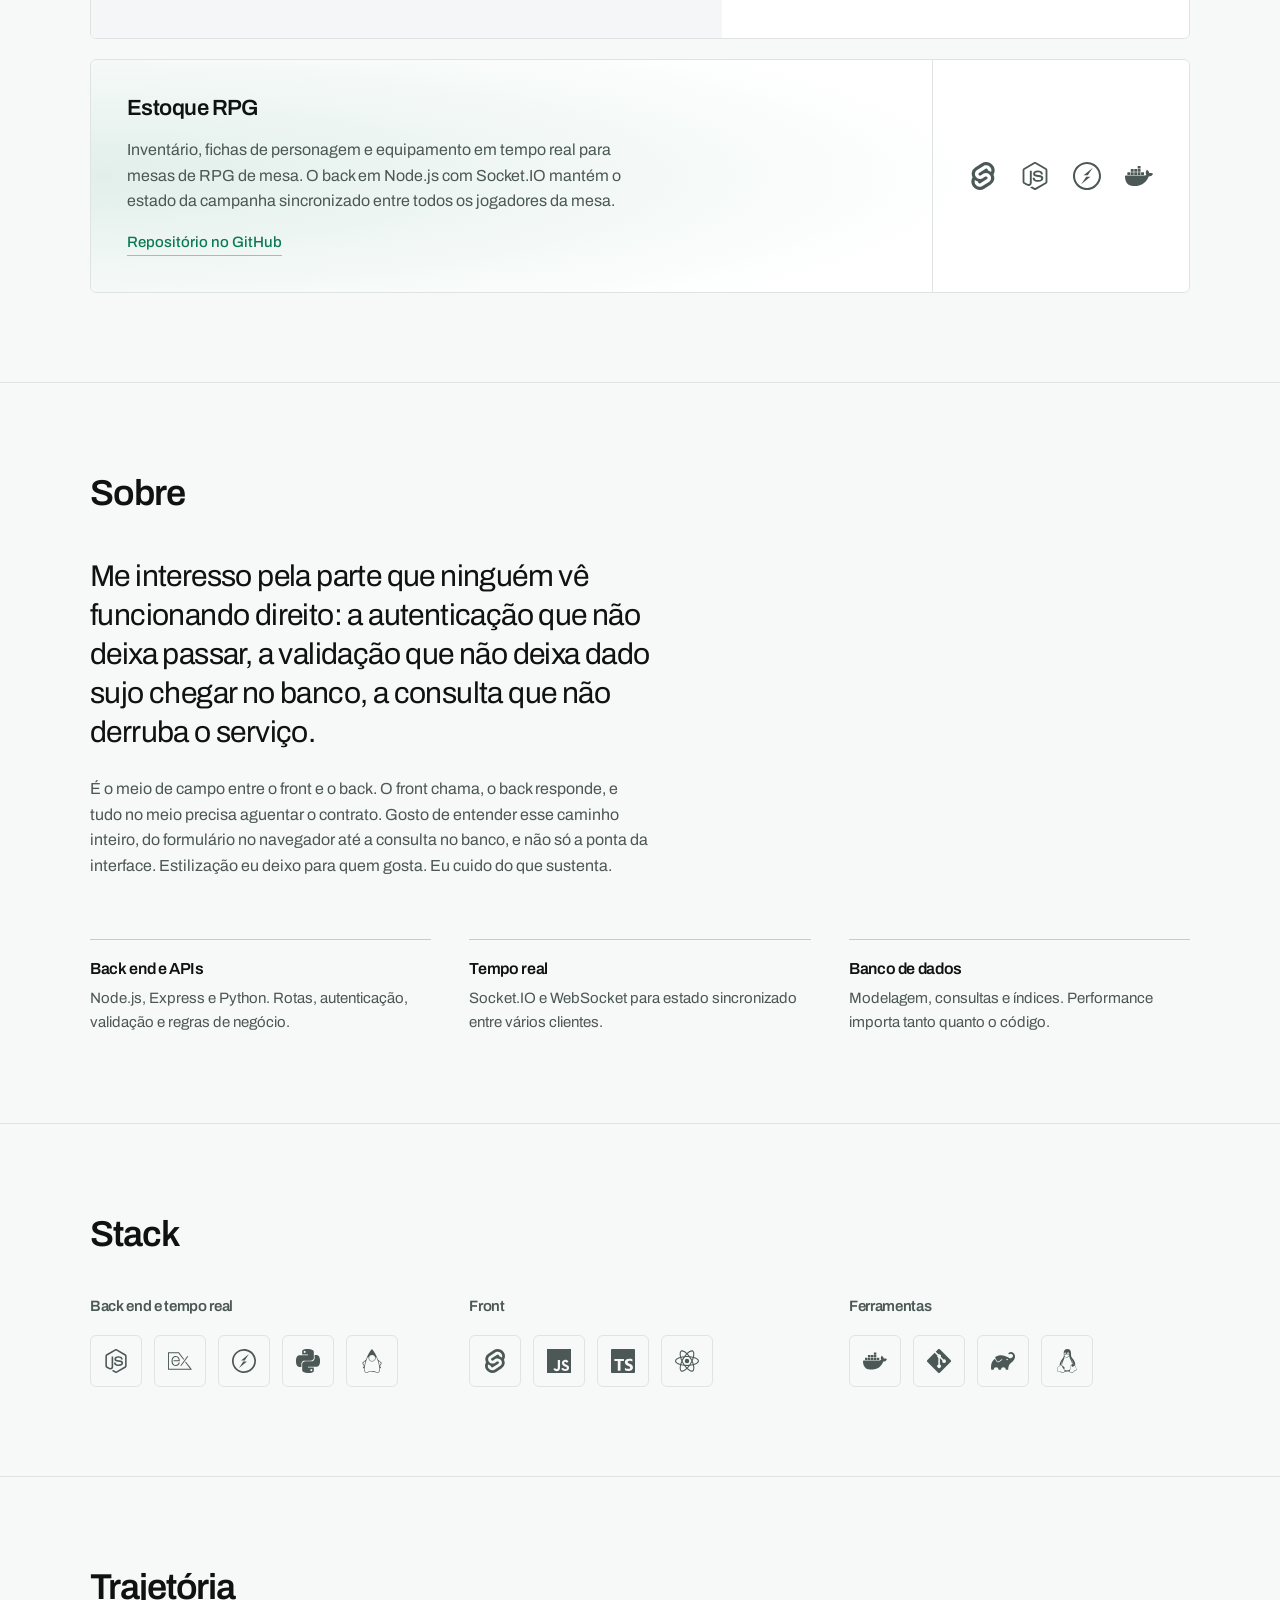
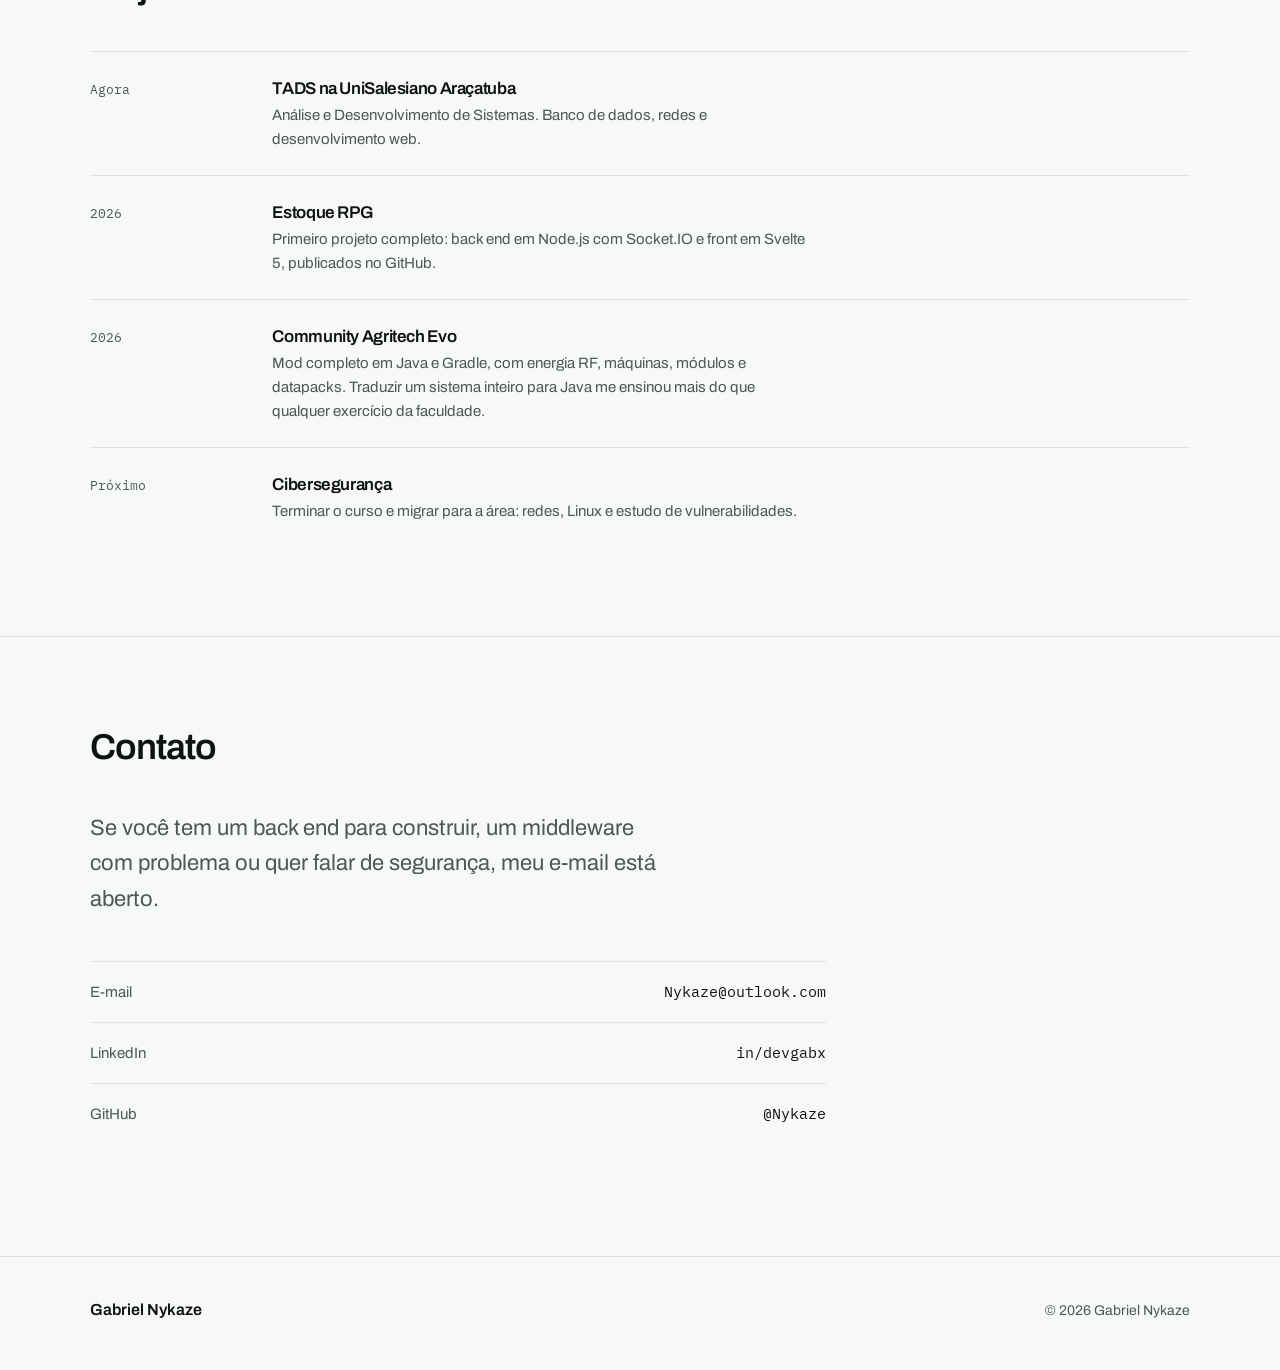
==== commit 5af267c9: "Adiciona o HelpDesk aos projetos do portifolio" ====
--- a/index.html
+++ b/index.html
@@ -148,6 +148,31 @@
                target="_blank" rel="noopener noreferrer">No CurseForge</a>
             <a class="link" href="https://github.com/Nykaze/Community-Agritech-Evo"
                target="_blank" rel="noopener noreferrer">Fork no GitHub</a>
+          </p>
+        </div>
+      </article>
+
+      <article class="project" data-reveal>
+        <div class="project__visual" aria-hidden="true">
+          <img src="assets/img/helpdesk-banner.png" width="1400" height="820"
+               loading="lazy" decoding="async"
+               alt="">
+        </div>
+
+        <div class="project__body">
+          <p class="project__kind">Trabalho de faculdade · Java web, JSP e MySQL</p>
+          <h3 class="project__title">HelpDesk</h3>
+          <p class="project__text">
+            Sistema de chamados para um trabalho de faculdade. Login por perfil e catálogo
+            de categorias que o administrador controla. O que me deixou mais orgulhoso
+            foi a parte que ninguém vê: o filtro que barra quem não tem sessão, o token
+            anti-CSRF que impede um link externo de desativar uma categoria, e o fato de
+            toda ação que muda dado responder só a POST.
+          </p>
+          <p class="project__note">
+            A parte de solicitações tem schema e classes de modelo, mas não chegou a ter
+            DAO nem tela. As senhas ainda são gravadas em texto puro, que é a primeira
+            coisa que eu quero refazer.
           </p>
         </div>
       </article>
--- a/assets/css/styles.css
+++ b/assets/css/styles.css
@@ -774,18 +774,62 @@
   will-change: transform;
 }
 
-/* Revelacao por secao. O padrao do documento e visivel: quem nao tem
-   JS, ou pediu menos movimento, ve tudo parado e correto. */
+/* Revelacao por secao. Duas implementacoes do mesmo efeito:
+   1. onde o navegador suporta timeline de scroll, o bloco surge enquanto a
+      pagina sobe, e voce acompanha scrubando a rolagem;
+   2. nos outros, um reveal por entrada, com IntersectionObserver.
+   O padrao do documento e visivel: sem JS, tudo parado e correto. */
+
+/* 1. Versao scrolldriver.
+   A revelacao e um desfoque que resolve: o bloco nasce fantasma, meio opaco
+   e fora de foco, e vai ganhando tinta e nitidez enquanto a pagina sobe. O
+   clip-path que existia aqui foi removido de proposito: desfoque e opacidade
+   ja escondem o bloco, e a mascara briga com a leitura de "focando". */
+@keyframes emerge {
+  from { opacity: 0;   transform: translateY(22px); filter: blur(9px); }
+  45%  { opacity: .45; transform: translateY(9px);  filter: blur(4px); }
+  /* filter: none, e nao blur(0): no fim o navegador larga a camada do
+     filtro, que e o estado que mais fica parado na tela. */
+  to   { opacity: 1;   transform: none;             filter: none; }
+}
+
+@supports (animation-timeline: view()) {
+  @media (prefers-reduced-motion: no-preference) {
+    .js-scroll [data-reveal] {
+      animation: emerge linear both;
+      animation-timeline: view();
+      /* cover, e nao entry: um elemento mais alto que a viewport nunca
+         termina a fase entry, e ficaria cortado para sempre. cover
+         termina com folga antes disso. */
+      /* --reveal-end vem do main.js: no fim do documento o bloco nao
+         percorre a faixa inteira, e o fim precisa encurtar junto. */
+      animation-range: cover 8% var(--reveal-end, 42%);
+    }
+
+    /* Cascata: quem divide linha com alguem entra depois. As faixas
+       fecham cedo de proposito. Se o ultimo bloco da pagina terminar perto
+       do fim da rolagem, ele nunca chega a 100% e fica cortado. */
+    .js-scroll [data-reveal]:nth-child(2) { animation-range: cover 13% var(--reveal-end, 47%); }
+    .js-scroll [data-reveal]:nth-child(3) { animation-range: cover 18% var(--reveal-end, 52%); }
+    .js-scroll [data-reveal]:nth-child(4) { animation-range: cover 23% var(--reveal-end, 57%); }
+  }
+}
+
+/* 2. Versao com observer, para o resto dos navegadores. Mesmo desfoque,
+   agora conduzido pelo tempo em vez da rolagem. */
 @media (prefers-reduced-motion: no-preference) {
   .js-reveal [data-reveal] {
     opacity: 0;
     transform: translateY(20px);
-    transition: opacity 0.65s var(--ease-out-expo),
-                transform 0.65s var(--ease-out-expo);
+    filter: blur(9px);
+    transition: opacity 0.7s var(--ease-out-expo),
+                transform 0.7s var(--ease-out-expo),
+                filter 0.7s var(--ease-out-expo);
   }
   .js-reveal [data-reveal].is-in {
     opacity: 1;
     transform: none;
+    filter: none;
   }
 }
 
